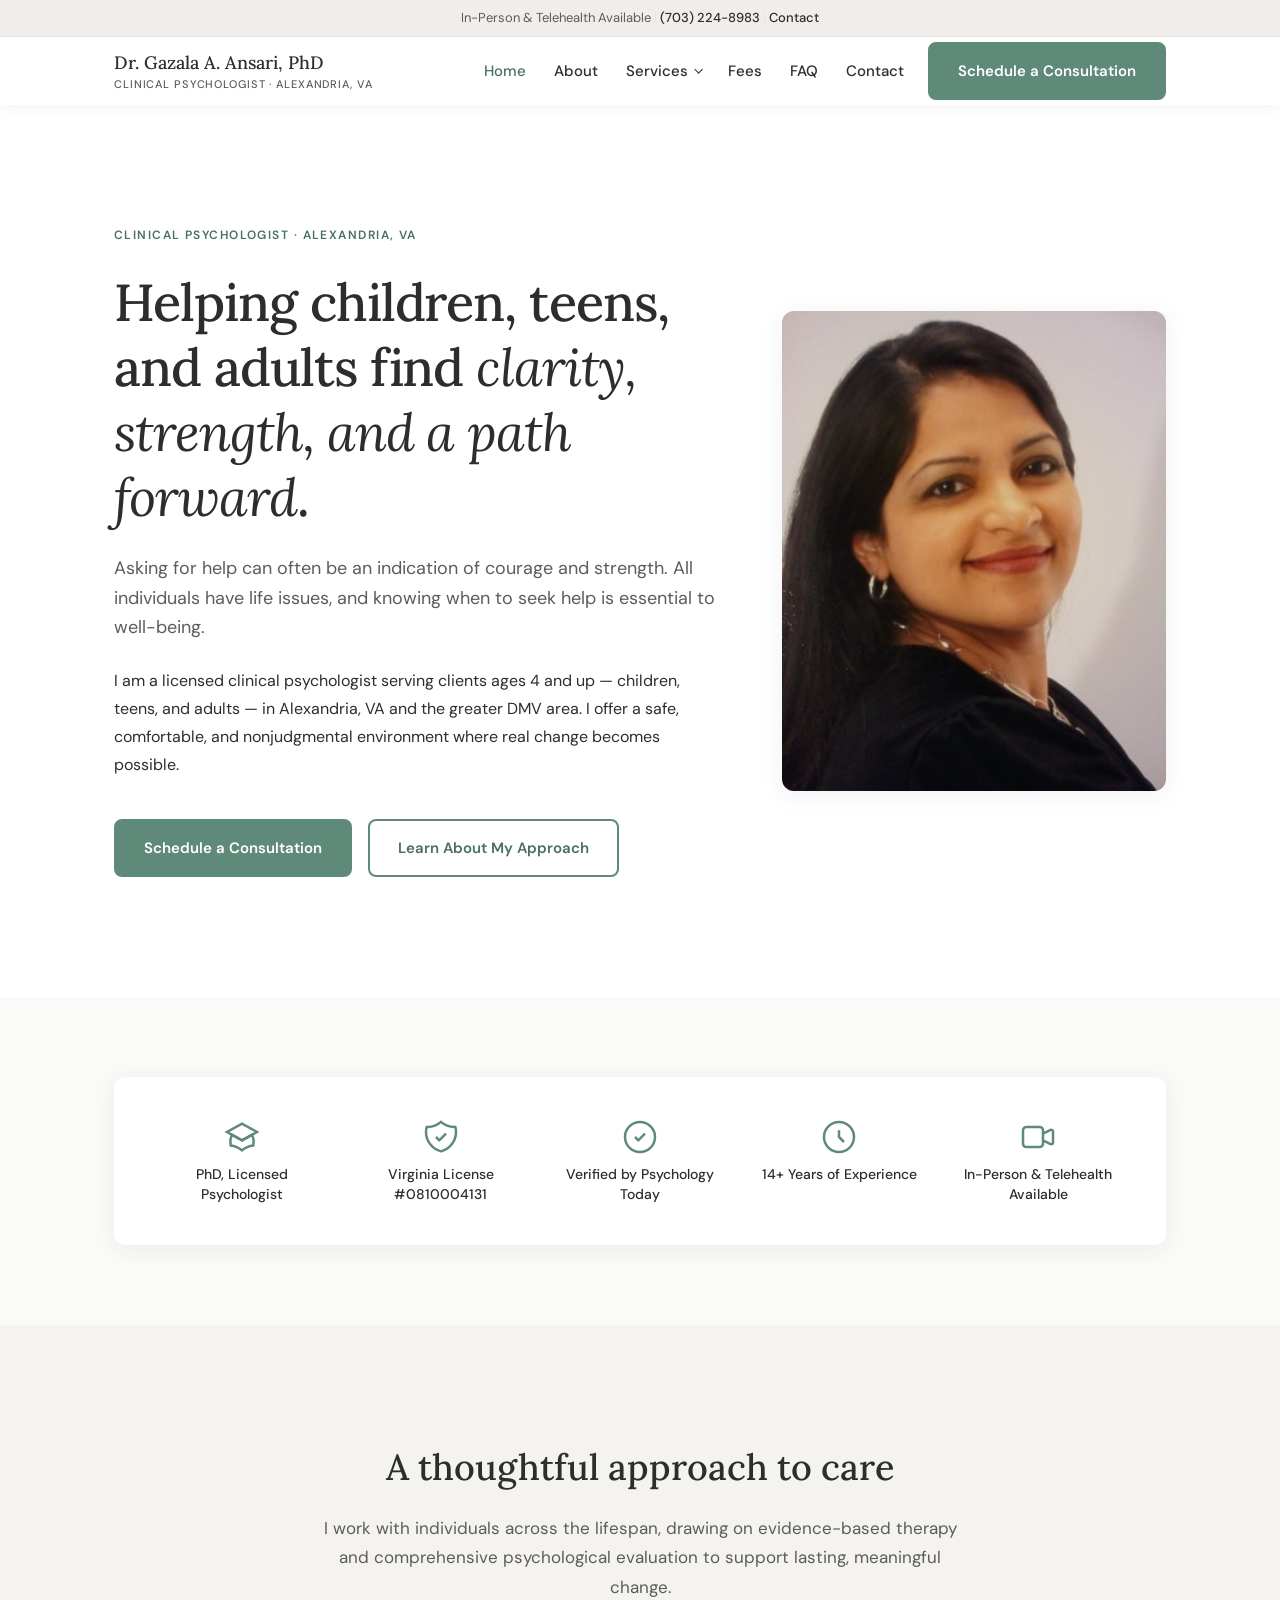
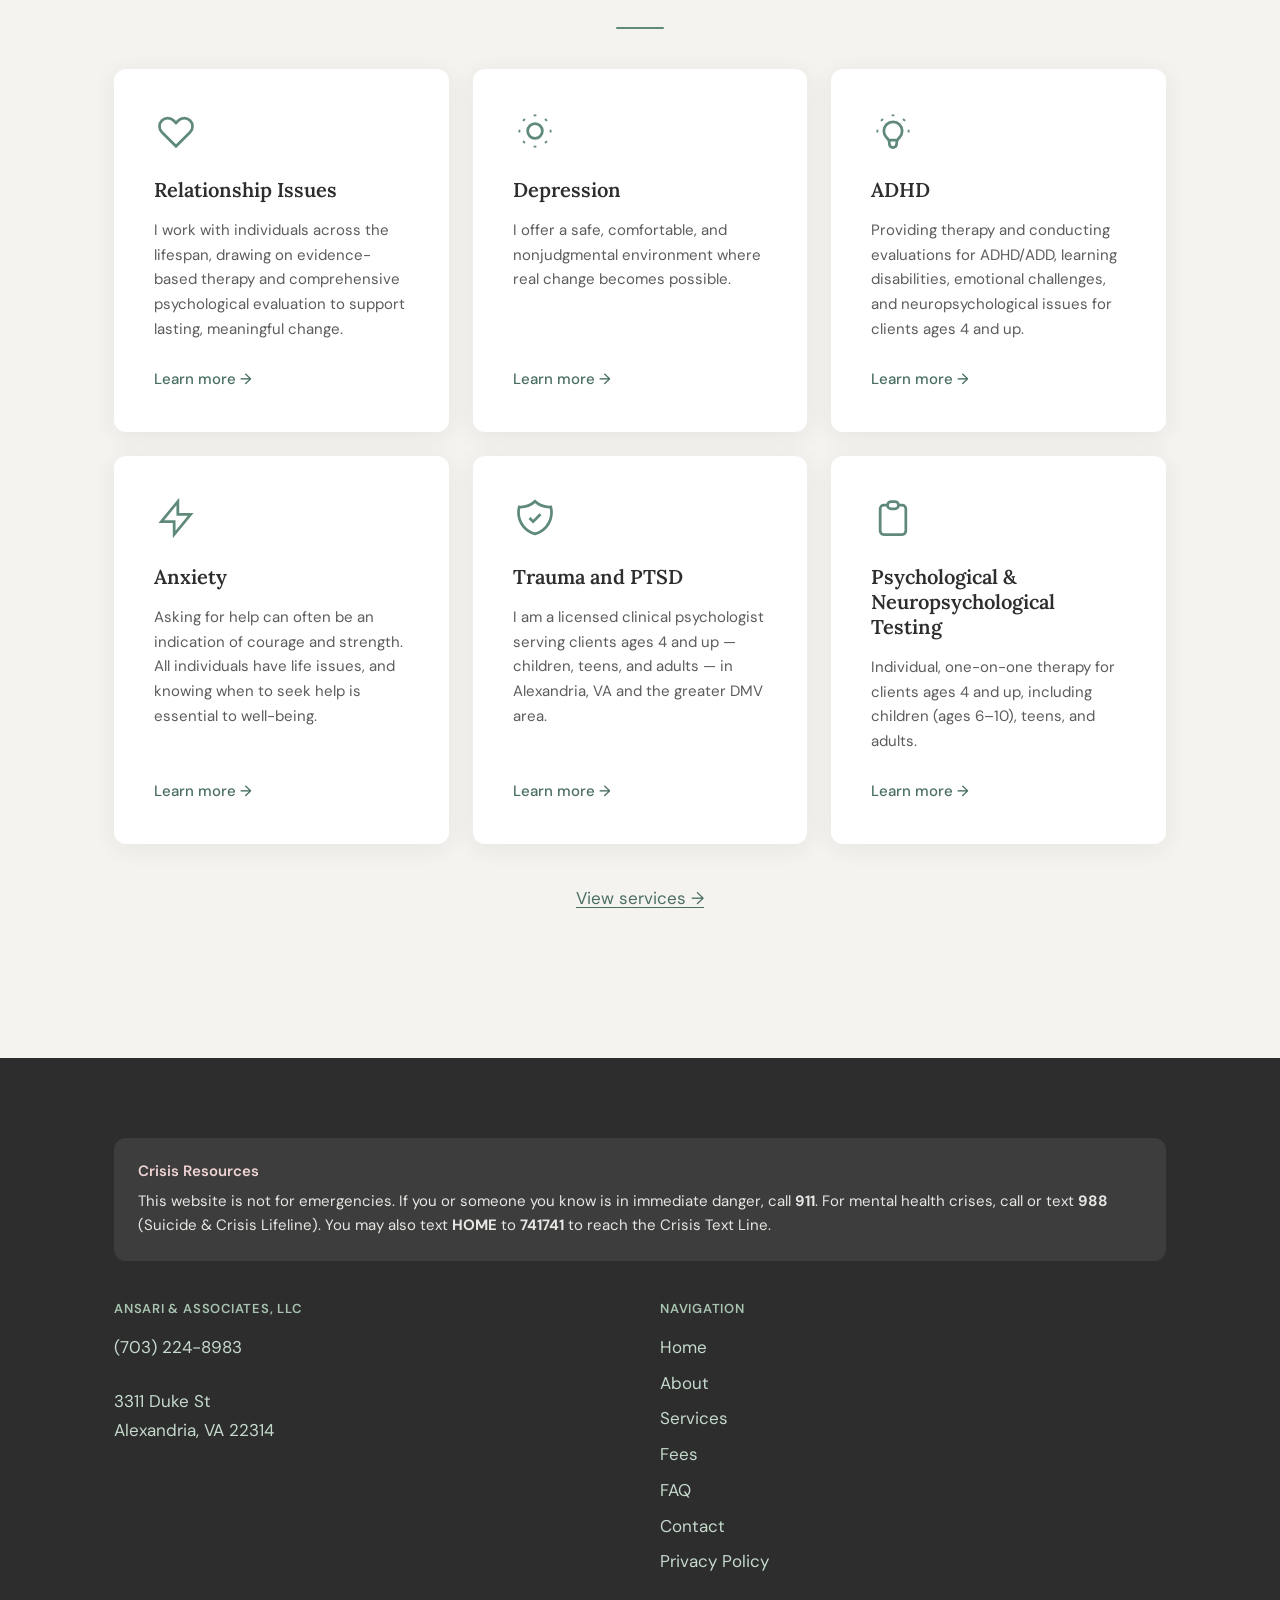
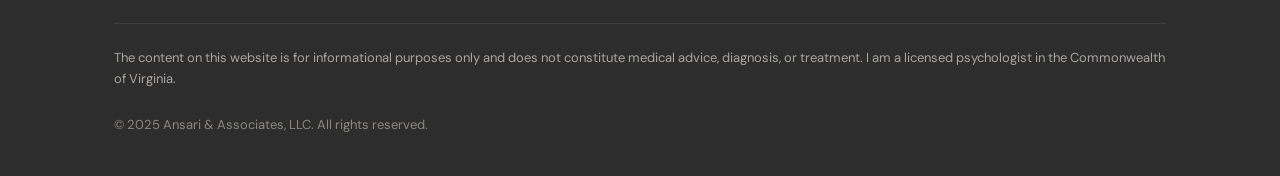
==== index.html @ 8c72e7bc "Initial commit: Dr. Gazala A. Ansari practice website Co-authored-by: Cursor <cursoragent@cursor.com" ====
<!DOCTYPE html>
<html lang="en">
<head>
  <meta charset="UTF-8">
  <meta name="viewport" content="width=device-width, initial-scale=1.0">
  <meta name="description" content="Licensed clinical psychologist in Alexandria, VA serving children, teens, and adults. In-person and telehealth available.">
  <title>Dr. Gazala A. Ansari, PhD | Clinical Psychologist — Alexandria, VA</title>
  <link rel="preconnect" href="https://fonts.googleapis.com">
  <link rel="preconnect" href="https://fonts.gstatic.com" crossorigin>
  <link href="https://fonts.googleapis.com/css2?family=DM+Sans:ital,opsz,wght@0,9..40,400;0,9..40,500;0,9..40,600;1,9..40,400&family=Lora:ital,wght@0,400;0,500;0,600;1,400&display=swap" rel="stylesheet">
  <link rel="stylesheet" href="css/styles.css">
</head>
<body>
  <a href="#main-content" class="skip-link">Skip to main content</a>

  <header class="site-header">
    <div class="utility-bar">
      <div class="container utility-bar__inner">
        <p>In-Person &amp; Telehealth Available <span class="utility-bar__sep" aria-hidden="true">|</span> <a href="tel:+17032248983">(703) 224-8983</a> <span class="utility-bar__sep" aria-hidden="true">|</span> <a href="contact.html">Contact</a></p>
      </div>
    </div>
    <div class="nav-bar">
      <div class="container nav-bar__inner">
        <a href="index.html" class="logo" aria-label="Dr. Gazala A. Ansari — Home">
          Dr. Gazala A. Ansari, PhD
          <span>Clinical Psychologist · Alexandria, VA</span>
        </a>
        <button class="nav-toggle" type="button" aria-expanded="false" aria-controls="main-nav">Menu</button>
        <nav class="main-nav" id="main-nav" aria-label="Main navigation">
          <ul>
            <li><a href="index.html" aria-current="page">Home</a></li>
            <li><a href="about.html">About</a></li>
            <li class="nav-dropdown">
              <button type="button" class="nav-dropdown__toggle" aria-expanded="false" aria-haspopup="true">Services</button>
              <ul class="nav-dropdown__menu">
                <li><a href="services.html#therapy">Therapy &amp; Clinical Services</a></li>
                <li><a href="services.html#issues">Issues I Work With</a></li>
                <li><a href="services.html#availability">Availability</a></li>
              </ul>
            </li>
            <li><a href="fees.html">Fees</a></li>
            <li><a href="faq.html">FAQ</a></li>
            <li><a href="contact.html">Contact</a></li>
          </ul>
          <a href="contact.html" class="btn btn--primary btn--nav-cta">Schedule a Consultation</a>
        </nav>
      </div>
    </div>
  </header>

  <main id="main-content">
    <section class="hero">
      <div class="container">
        <div class="hero__grid">
          <div class="hero__content">
            <span class="section-label hero__label">Clinical Psychologist · Alexandria, VA</span>
            <h1 class="hero__headline">Helping children, teens, and adults find <em>clarity, strength, and a path forward</em>.</h1>
            <p class="hero__subheadline">Asking for help can often be an indication of courage and strength. All individuals have life issues, and knowing when to seek help is essential to well-being.</p>
            <p class="hero__intro">I am a licensed clinical psychologist serving clients ages 4 and up — children, teens, and adults — in Alexandria, VA and the greater DMV area. I offer a safe, comfortable, and nonjudgmental environment where real change becomes possible.</p>
            <div class="btn-row">
              <a href="contact.html" class="btn btn--primary">Schedule a Consultation</a>
              <a href="about.html" class="btn btn--secondary">Learn About My Approach</a>
            </div>
          </div>
          <figure class="hero__photo profile-photo">
            <img
              src="images/dr-ansari.png"
              alt="Gazala Ansari, PhD — Clinical Psychologist in Alexandria, VA"
              width="440"
              height="550"
              loading="eager">
          </figure>
        </div>
      </div>
    </section>

    <section class="hero__below" aria-label="Credentials and qualifications">
      <div class="container">
        <div class="trust-badges" role="list">
          <div class="trust-badge" role="listitem">
            <svg class="trust-badge__icon" viewBox="0 0 24 24" fill="none" stroke="currentColor" stroke-width="1.5" aria-hidden="true"><path d="M12 14l9-5-9-5-9 5 9 5z"/><path d="M12 14l6.16-3.422a12.083 12.083 0 01.665 6.479A11.952 11.952 0 0012 20.055a11.952 11.952 0 00-6.824-2.998 12.078 12.078 0 01.665-6.479L12 14z"/></svg>
            <span class="trust-badge__label">PhD, Licensed Psychologist</span>
          </div>
          <div class="trust-badge" role="listitem">
            <svg class="trust-badge__icon" viewBox="0 0 24 24" fill="none" stroke="currentColor" stroke-width="1.5" aria-hidden="true"><path d="M9 12l2 2 4-4m5.618-4.016A11.955 11.955 0 0112 2.944a11.955 11.955 0 01-8.618 3.04A12.02 12.02 0 003 9c0 5.591 3.824 10.29 9 11.622 5.176-1.332 9-6.03 9-11.622 0-1.042-.133-2.052-.382-3.016z"/></svg>
            <span class="trust-badge__label">Virginia License #0810004131</span>
          </div>
          <div class="trust-badge" role="listitem">
            <svg class="trust-badge__icon" viewBox="0 0 24 24" fill="none" stroke="currentColor" stroke-width="1.5" aria-hidden="true"><path d="M9 12l2 2 4-4m6 2a9 9 0 11-18 0 9 9 0 0118 0z"/></svg>
            <span class="trust-badge__label">Verified by Psychology Today</span>
          </div>
          <div class="trust-badge" role="listitem">
            <svg class="trust-badge__icon" viewBox="0 0 24 24" fill="none" stroke="currentColor" stroke-width="1.5" aria-hidden="true"><path d="M12 8v4l3 3m6-3a9 9 0 11-18 0 9 9 0 0118 0z"/></svg>
            <span class="trust-badge__label">14+ Years of Experience</span>
          </div>
          <div class="trust-badge" role="listitem">
            <svg class="trust-badge__icon" viewBox="0 0 24 24" fill="none" stroke="currentColor" stroke-width="1.5" aria-hidden="true"><path d="M15 10l4.553-2.276A1 1 0 0121 8.618v6.764a1 1 0 01-1.447.894L15 14M5 18h8a2 2 0 002-2V8a2 2 0 00-2-2H5a2 2 0 00-2 2v8a2 2 0 002 2z"/></svg>
            <span class="trust-badge__label">In-Person &amp; Telehealth Available</span>
          </div>
        </div>
      </div>
    </section>

    <section class="services-grid-section">
      <div class="container">
        <div class="section-heading">
          <h2>A thoughtful approach to care</h2>
          <p class="text-muted">I work with individuals across the lifespan, drawing on evidence-based therapy and comprehensive psychological evaluation to support lasting, meaningful change.</p>
        </div>
        <div class="services-grid">
          <article class="service-card">
            <svg class="service-card__icon" viewBox="0 0 24 24" fill="none" stroke="currentColor" stroke-width="1.5" aria-hidden="true"><path d="M4.318 6.318a4.5 4.5 0 000 6.364L12 20.364l7.682-7.682a4.5 4.5 0 00-6.364-6.364L12 7.636l-1.318-1.318a4.5 4.5 0 00-6.364 0z"/></svg>
            <h3 class="service-card__title">Relationship Issues</h3>
            <p class="service-card__desc">I work with individuals across the lifespan, drawing on evidence-based therapy and comprehensive psychological evaluation to support lasting, meaningful change.</p>
            <a href="services.html#issues" class="service-card__link">Learn more &rarr;</a>
          </article>
          <article class="service-card">
            <svg class="service-card__icon" viewBox="0 0 24 24" fill="none" stroke="currentColor" stroke-width="1.5" aria-hidden="true"><path d="M12 3v1m0 16v1m9-9h-1M4 12H3m15.364 6.364l-.707-.707M6.343 6.343l-.707-.707m12.728 0l-.707.707M6.343 17.657l-.707.707M16 12a4 4 0 11-8 0 4 4 0 018 0z"/></svg>
            <h3 class="service-card__title">Depression</h3>
            <p class="service-card__desc">I offer a safe, comfortable, and nonjudgmental environment where real change becomes possible.</p>
            <a href="services.html#issues" class="service-card__link">Learn more &rarr;</a>
          </article>
          <article class="service-card">
            <svg class="service-card__icon" viewBox="0 0 24 24" fill="none" stroke="currentColor" stroke-width="1.5" aria-hidden="true"><path d="M9.663 17h4.673M12 3v1m6.364 1.636l-.707.707M21 12h-1M4 12H3m3.343-5.657l-.707-.707m2.828 9.9a5 5 0 117.072 0l-.548.547A3.374 3.374 0 0014 18.469V19a2 2 0 11-4 0v-.531c0-.895-.356-1.754-.988-2.386l-.548-.547z"/></svg>
            <h3 class="service-card__title">ADHD</h3>
            <p class="service-card__desc">Providing therapy and conducting evaluations for ADHD/ADD, learning disabilities, emotional challenges, and neuropsychological issues for clients ages 4 and up.</p>
            <a href="services.html#issues" class="service-card__link">Learn more &rarr;</a>
          </article>
          <article class="service-card">
            <svg class="service-card__icon" viewBox="0 0 24 24" fill="none" stroke="currentColor" stroke-width="1.5" aria-hidden="true"><path d="M13 10V3L4 14h7v7l9-11h-7z"/></svg>
            <h3 class="service-card__title">Anxiety</h3>
            <p class="service-card__desc">Asking for help can often be an indication of courage and strength. All individuals have life issues, and knowing when to seek help is essential to well-being.</p>
            <a href="services.html#issues" class="service-card__link">Learn more &rarr;</a>
          </article>
          <article class="service-card">
            <svg class="service-card__icon" viewBox="0 0 24 24" fill="none" stroke="currentColor" stroke-width="1.5" aria-hidden="true"><path d="M9 12l2 2 4-4m5.618-4.016A11.955 11.955 0 0112 2.944a11.955 11.955 0 01-8.618 3.04A12.02 12.02 0 003 9c0 5.591 3.824 10.29 9 11.622 5.176-1.332 9-6.03 9-11.622 0-1.042-.133-2.052-.382-3.016z"/></svg>
            <h3 class="service-card__title">Trauma and PTSD</h3>
            <p class="service-card__desc">I am a licensed clinical psychologist serving clients ages 4 and up — children, teens, and adults — in Alexandria, VA and the greater DMV area.</p>
            <a href="services.html#issues" class="service-card__link">Learn more &rarr;</a>
          </article>
          <article class="service-card">
            <svg class="service-card__icon" viewBox="0 0 24 24" fill="none" stroke="currentColor" stroke-width="1.5" aria-hidden="true"><path d="M9 5H7a2 2 0 00-2 2v12a2 2 0 002 2h10a2 2 0 002-2V7a2 2 0 00-2-2h-2M9 5a2 2 0 002 2h2a2 2 0 002-2M9 5a2 2 0 012-2h2a2 2 0 012 2"/></svg>
            <h3 class="service-card__title">Psychological &amp; Neuropsychological Testing</h3>
            <p class="service-card__desc">Individual, one-on-one therapy for clients ages 4 and up, including children (ages 6–10), teens, and adults.</p>
            <a href="services.html#therapy" class="service-card__link">Learn more &rarr;</a>
          </article>
        </div>
        <p class="text-center" style="margin-top: var(--space-lg);"><a href="services.html">View services &rarr;</a></p>
      </div>
    </section>
  </main>

  <footer class="site-footer">
    <div class="container">
      <div class="crisis-box">
        <h3>Crisis Resources</h3>
        <p>This website is not for emergencies. If you or someone you know is in immediate danger, call <strong>911</strong>. For mental health crises, call or text <strong>988</strong> (Suicide &amp; Crisis Lifeline). You may also text <strong>HOME</strong> to <strong>741741</strong> to reach the Crisis Text Line.</p>
      </div>
      <div class="footer-grid">
        <div>
          <h3>Ansari &amp; Associates, LLC</h3>
          <p><a href="tel:+17032248983">(703) 224-8983</a></p>
          <p><a href="https://www.google.com/maps/search/?api=1&query=3311+Duke+St,+Alexandria,+VA+22314" target="_blank" rel="noopener noreferrer">3311 Duke St<br>Alexandria, VA 22314</a></p>
        </div>
        <nav class="footer-nav" aria-label="Footer navigation">
          <h3>Navigation</h3>
          <ul>
            <li><a href="index.html">Home</a></li>
            <li><a href="about.html">About</a></li>
            <li><a href="services.html">Services</a></li>
            <li><a href="fees.html">Fees</a></li>
            <li><a href="faq.html">FAQ</a></li>
            <li><a href="contact.html">Contact</a></li>
            <li><a href="privacy.html">Privacy Policy</a></li>
          </ul>
        </nav>
      </div>
      <p class="legal-disclaimer">The content on this website is for informational purposes only and does not constitute medical advice, diagnosis, or treatment. I am a licensed psychologist in the Commonwealth of Virginia.</p>
      <p class="footer-copy">&copy; 2025 Ansari &amp; Associates, LLC. All rights reserved.</p>
    </div>
  </footer>

  <script src="js/main.js"></script>
</body>
</html>
---- css/styles.css ----
/* Dr. Gazala A. Ansari — Psychology Practice Site */

:root {
  --color-bg: #fafaf8;
  --color-bg-alt: #f5f3f0;
  --color-utility: #f0edea;
  --color-surface: #ffffff;
  --color-accent: #5f8a7a;
  --color-accent-dark: #4a6f62;
  --color-accent-light: #e8f2ed;
  --color-teal: #5a8a8a;
  --color-text: #2d2d2d;
  --color-text-muted: #5c5c5c;
  --color-border: #e8e4df;
  --font-serif: "Lora", Georgia, "Times New Roman", serif;
  --font-sans: "DM Sans", system-ui, -apple-system, sans-serif;
  --space-xs: 0.5rem;
  --space-sm: 1rem;
  --space-md: 1.5rem;
  --space-lg: 2.5rem;
  --space-xl: 5rem;
  --space-2xl: 7.5rem;
  --max-width: 68.75rem;
  --nav-height: 4.25rem;
  --utility-height: 2.25rem;
  --header-total: calc(var(--nav-height) + var(--utility-height));
  --radius: 8px;
  --radius-lg: 12px;
  --shadow-sm: 0 2px 12px rgba(45, 45, 45, 0.06);
  --shadow-md: 0 8px 32px rgba(45, 45, 45, 0.08);
  --shadow-card: 0 4px 24px rgba(45, 45, 45, 0.07);
  --transition: 0.2s ease;
}

*,
*::before,
*::after {
  box-sizing: border-box;
}

html {
  scroll-behavior: smooth;
}

body {
  margin: 0;
  font-family: var(--font-sans);
  font-size: 1.0625rem;
  line-height: 1.75;
  color: var(--color-text);
  background-color: var(--color-bg);
  -webkit-font-smoothing: antialiased;
}

img {
  max-width: 100%;
  height: auto;
  display: block;
}

a {
  color: var(--color-accent-dark);
  text-decoration-thickness: 1px;
  text-underline-offset: 0.2em;
  transition: color var(--transition);
}

a:hover,
a:focus-visible {
  color: var(--color-teal);
}

h1,
h2,
h3,
h4 {
  font-family: var(--font-serif);
  font-weight: 500;
  line-height: 1.25;
  color: var(--color-text);
  margin-top: 0;
}

h1 {
  font-size: clamp(2.25rem, 4.5vw, 3.25rem);
  letter-spacing: -0.02em;
}

h2 {
  font-size: clamp(1.625rem, 3vw, 2.25rem);
  margin-bottom: var(--space-md);
}

h3 {
  font-size: 1.25rem;
  margin-bottom: var(--space-sm);
}

p {
  margin: 0 0 var(--space-md);
}

ul {
  margin: 0 0 var(--space-md);
  padding-left: 1.25rem;
}

li {
  margin-bottom: 0.5rem;
}

li::marker {
  color: var(--color-accent);
}

.skip-link {
  position: absolute;
  top: -100%;
  left: var(--space-sm);
  z-index: 300;
  padding: var(--space-xs) var(--space-sm);
  background: var(--color-accent-dark);
  color: #fff;
  border-radius: var(--radius);
  text-decoration: none;
}

.skip-link:focus {
  top: var(--space-sm);
}

/* Utility bar */
.utility-bar {
  background: var(--color-utility);
  border-bottom: 1px solid var(--color-border);
  font-size: 0.8125rem;
  color: var(--color-text-muted);
}

.utility-bar__inner {
  display: flex;
  justify-content: center;
  align-items: center;
  flex-wrap: wrap;
  gap: 0.5rem 0.75rem;
  min-height: var(--utility-height);
  text-align: center;
}

.utility-bar__inner p {
  margin: 0;
}

.utility-bar a {
  color: var(--color-text);
  text-decoration: none;
  font-weight: 500;
}

.utility-bar a:hover,
.utility-bar a:focus-visible {
  color: var(--color-accent-dark);
}

.utility-bar__sep {
  color: var(--color-border);
  user-select: none;
}

/* Site header */
.site-header {
  position: sticky;
  top: 0;
  z-index: 200;
  background: var(--color-surface);
  box-shadow: var(--shadow-sm);
}

.nav-bar__inner {
  display: flex;
  align-items: center;
  justify-content: space-between;
  gap: var(--space-md);
  min-height: var(--nav-height);
}

.logo {
  font-family: var(--font-serif);
  font-size: 1.125rem;
  font-weight: 500;
  color: var(--color-text);
  text-decoration: none;
  line-height: 1.3;
  flex-shrink: 0;
}

.logo span {
  display: block;
  font-family: var(--font-sans);
  font-size: 0.6875rem;
  font-weight: 500;
  color: var(--color-text-muted);
  letter-spacing: 0.08em;
  text-transform: uppercase;
  margin-top: 0.125rem;
}

.nav-toggle {
  display: none;
  background: none;
  border: 1px solid var(--color-border);
  border-radius: var(--radius);
  padding: 0.5rem 0.75rem;
  cursor: pointer;
  font-family: var(--font-sans);
  font-size: 0.875rem;
  color: var(--color-text);
}

.main-nav {
  display: flex;
  align-items: center;
  gap: var(--space-md);
}

.main-nav > ul {
  display: flex;
  align-items: center;
  flex-wrap: wrap;
  gap: 0 1.75rem;
  list-style: none;
  margin: 0;
  padding: 0;
}

.main-nav > ul > li {
  margin: 0;
}

.main-nav > ul > li > a,
.nav-dropdown__toggle {
  text-decoration: none;
  font-size: 0.9375rem;
  font-weight: 500;
  color: var(--color-text);
  padding: 0.25rem 0;
  background: none;
  border: none;
  cursor: pointer;
  font-family: var(--font-sans);
  display: inline-flex;
  align-items: center;
  gap: 0.35rem;
}

.nav-dropdown__toggle::after {
  content: "";
  width: 0.4rem;
  height: 0.4rem;
  border-right: 1.5px solid currentColor;
  border-bottom: 1.5px solid currentColor;
  transform: rotate(45deg) translateY(-2px);
  transition: transform var(--transition);
}

.nav-dropdown.is-open .nav-dropdown__toggle::after {
  transform: rotate(-135deg) translateY(1px);
}

.main-nav a:hover,
.main-nav a:focus-visible,
.main-nav a[aria-current="page"],
.nav-dropdown__toggle:hover,
.nav-dropdown__toggle:focus-visible {
  color: var(--color-accent-dark);
}

.btn--nav-cta {
  white-space: nowrap;
  flex-shrink: 0;
}

/* Dropdown */
.nav-dropdown {
  position: relative;
}

.nav-dropdown__menu {
  position: absolute;
  top: calc(100% + 0.75rem);
  left: 50%;
  transform: translateX(-50%);
  min-width: 15rem;
  background: var(--color-surface);
  border-radius: var(--radius);
  box-shadow: var(--shadow-md);
  list-style: none;
  margin: 0;
  padding: 0.5rem 0;
  opacity: 0;
  visibility: hidden;
  pointer-events: none;
  transition: opacity var(--transition), visibility var(--transition);
  z-index: 50;
}

.nav-dropdown.is-open .nav-dropdown__menu,
.nav-dropdown:hover .nav-dropdown__menu {
  opacity: 1;
  visibility: visible;
  pointer-events: auto;
}

.nav-dropdown__menu a {
  display: block;
  padding: 0.625rem 1.25rem;
  font-size: 0.875rem;
  font-weight: 400;
  color: var(--color-text);
  text-decoration: none;
  white-space: nowrap;
}

.nav-dropdown__menu a:hover,
.nav-dropdown__menu a:focus-visible {
  background: var(--color-accent-light);
  color: var(--color-accent-dark);
}

/* Layout */
.container {
  max-width: var(--max-width);
  margin: 0 auto;
  padding: 0 var(--space-md);
}

.section {
  padding: var(--space-xl) 0;
}

.section--alt {
  background-color: var(--color-bg-alt);
}

.section--tight {
  padding: var(--space-lg) 0;
}

.section-heading {
  text-align: center;
  max-width: 40rem;
  margin: 0 auto var(--space-lg);
}

.section-heading::after {
  content: "";
  display: block;
  width: 3rem;
  height: 2px;
  background: var(--color-accent);
  margin: var(--space-md) auto 0;
  border-radius: 1px;
}

.page-header {
  padding: var(--space-xl) 0 var(--space-lg);
  text-align: center;
  background: var(--color-surface);
}

.page-header .section-label {
  margin-bottom: var(--space-sm);
}

.page-header h1::after {
  content: "";
  display: block;
  width: 3rem;
  height: 2px;
  background: var(--color-accent);
  margin: var(--space-md) auto 0;
  border-radius: 1px;
}

.page-header p {
  max-width: 40rem;
  margin: var(--space-sm) auto 0;
  color: var(--color-text-muted);
  font-size: 1.125rem;
}

.section-label {
  display: block;
  font-family: var(--font-sans);
  font-size: 0.75rem;
  font-weight: 600;
  letter-spacing: 0.12em;
  text-transform: uppercase;
  color: var(--color-accent-dark);
  margin-bottom: var(--space-sm);
}

/* Hero */
.hero {
  padding: var(--space-2xl) 0;
  background: var(--color-surface);
}

.hero__grid {
  display: grid;
  grid-template-columns: 1fr minmax(16rem, 24rem);
  gap: clamp(2rem, 5vw, 4rem);
  align-items: center;
}

.hero__content {
  text-align: left;
}

.hero__label {
  margin-bottom: var(--space-md);
}

.hero__headline {
  margin: 0 0 var(--space-md);
}

.hero__headline em {
  font-style: italic;
  font-weight: 400;
}

.hero__subheadline {
  font-size: 1.125rem;
  font-weight: 400;
  color: var(--color-text-muted);
  margin: 0 0 var(--space-md);
  line-height: 1.65;
}

.hero__intro {
  font-size: 1rem;
  color: var(--color-text);
  margin: 0 0 var(--space-lg);
  line-height: 1.75;
}

.hero__photo {
  margin: 0;
}

.profile-photo {
  margin: 0;
}

.profile-photo img {
  width: 100%;
  aspect-ratio: 4 / 5;
  object-fit: cover;
  object-position: center top;
  border-radius: var(--radius-lg);
  box-shadow: var(--shadow-card);
  border: none;
}

.hero__below {
  padding: var(--space-xl) 0;
  background: var(--color-bg);
}

/* Services grid (home) */
.services-grid-section {
  padding: var(--space-2xl) 0;
  background: var(--color-bg-alt);
}

.services-grid {
  display: grid;
  grid-template-columns: repeat(3, 1fr);
  gap: var(--space-md);
  margin-top: var(--space-lg);
}

.service-card {
  background: var(--color-surface);
  border-radius: var(--radius-lg);
  padding: var(--space-lg);
  box-shadow: var(--shadow-card);
  display: flex;
  flex-direction: column;
  transition: transform var(--transition), box-shadow var(--transition);
}

.service-card:hover {
  transform: translateY(-2px);
  box-shadow: var(--shadow-md);
}

.service-card__icon {
  width: 2.75rem;
  height: 2.75rem;
  color: var(--color-accent);
  margin-bottom: var(--space-md);
}

.service-card__title {
  font-family: var(--font-serif);
  font-size: 1.25rem;
  font-weight: 600;
  margin: 0 0 var(--space-sm);
  color: var(--color-text);
}

.service-card__desc {
  font-size: 0.9375rem;
  color: var(--color-text-muted);
  line-height: 1.65;
  flex-grow: 1;
  margin-bottom: var(--space-md);
}

.service-card__link {
  font-size: 0.9375rem;
  font-weight: 500;
  color: var(--color-accent-dark);
  text-decoration: none;
  margin-top: auto;
}

.service-card__link:hover,
.service-card__link:focus-visible {
  color: var(--color-teal);
}

/* About intro */
.about-intro {
  padding-bottom: var(--space-lg);
  margin-bottom: var(--space-xl);
  border-bottom: 1px solid var(--color-border);
}

.about-intro__grid {
  display: grid;
  grid-template-columns: minmax(12rem, 16rem) 1fr;
  gap: var(--space-xl);
  align-items: start;
}

.about-intro__content h1 {
  font-size: clamp(1.75rem, 3vw, 2.25rem);
  margin-bottom: var(--space-xs);
}

.about-intro__title {
  font-size: 1.0625rem;
  color: var(--color-text-muted);
  margin: 0 0 var(--space-md);
}

.credentials-intro-card {
  margin-top: 0;
  background: var(--color-accent-light);
  border: none;
  box-shadow: var(--shadow-sm);
}

.credentials-intro-card ul {
  list-style: none;
  padding: 0;
  margin: 0;
}

.credentials-intro-card li {
  padding: 0.5rem 0;
  border-bottom: 1px solid rgba(95, 138, 122, 0.15);
  margin: 0;
  font-size: 0.9375rem;
}

.credentials-intro-card li:last-child {
  border-bottom: none;
  padding-bottom: 0;
}

.credentials-intro-card strong {
  color: var(--color-accent-dark);
  font-weight: 500;
}

/* Trust badges */
.trust-badges {
  display: grid;
  grid-template-columns: repeat(auto-fit, minmax(10rem, 1fr));
  gap: var(--space-md);
  margin: 0;
  padding: var(--space-lg);
  background: var(--color-surface);
  border-radius: var(--radius-lg);
  box-shadow: var(--shadow-card);
}

.trust-badge {
  display: flex;
  flex-direction: column;
  align-items: center;
  text-align: center;
  gap: var(--space-xs);
}

.trust-badge__icon {
  width: 2.5rem;
  height: 2.5rem;
  color: var(--color-accent);
}

.trust-badge__label {
  font-size: 0.875rem;
  color: var(--color-text);
  line-height: 1.4;
  font-weight: 500;
}

/* Buttons */
.btn-row {
  display: flex;
  flex-wrap: wrap;
  gap: var(--space-sm);
}

.hero .btn-row {
  justify-content: flex-start;
}

.btn-row--center {
  justify-content: center;
}

.btn {
  display: inline-block;
  padding: 0.875rem 1.75rem;
  font-family: var(--font-sans);
  font-size: 0.9375rem;
  font-weight: 600;
  text-decoration: none;
  border-radius: var(--radius);
  border: 2px solid transparent;
  cursor: pointer;
  transition: background var(--transition), color var(--transition), border-color var(--transition), box-shadow var(--transition);
}

.btn--primary {
  background: var(--color-accent);
  color: #fff;
  border-color: var(--color-accent);
}

.btn--primary:hover,
.btn--primary:focus-visible {
  background: var(--color-accent-dark);
  border-color: var(--color-accent-dark);
  color: #fff;
  box-shadow: var(--shadow-sm);
}

.btn--secondary {
  background: transparent;
  color: var(--color-accent-dark);
  border-color: var(--color-accent);
}

.btn--secondary:hover,
.btn--secondary:focus-visible {
  background: var(--color-accent-light);
  color: var(--color-accent-dark);
}

/* Cards */
.card-grid {
  display: grid;
  grid-template-columns: repeat(auto-fit, minmax(16rem, 1fr));
  gap: var(--space-md);
}

.card {
  background: var(--color-surface);
  border: none;
  border-radius: var(--radius-lg);
  padding: var(--space-lg);
  box-shadow: var(--shadow-card);
}

.card__title {
  font-family: var(--font-serif);
  font-size: 1.125rem;
  margin-bottom: var(--space-xs);
  color: var(--color-accent-dark);
}

.card__value {
  font-size: 1.75rem;
  font-weight: 500;
  color: var(--color-text);
  margin-bottom: var(--space-xs);
  font-family: var(--font-serif);
}

.card p:last-child {
  margin-bottom: 0;
}

/* Credentials table */
.credentials-table {
  width: 100%;
  border-collapse: collapse;
  background: var(--color-surface);
  border-radius: var(--radius-lg);
  overflow: hidden;
  box-shadow: var(--shadow-card);
}

.credentials-table th,
.credentials-table td {
  padding: var(--space-sm) var(--space-md);
  text-align: left;
  border-bottom: 1px solid var(--color-border);
}

.credentials-table th {
  width: 35%;
  font-weight: 500;
  color: var(--color-text-muted);
  background: var(--color-bg-alt);
  font-family: var(--font-sans);
  font-size: 0.9375rem;
}

.credentials-table tr:last-child th,
.credentials-table tr:last-child td {
  border-bottom: none;
}

/* Tag list */
.tag-list {
  display: flex;
  flex-wrap: wrap;
  gap: 0.5rem;
  list-style: none;
  padding: 0;
  margin: var(--space-md) 0 0;
}

.tag-list li {
  margin: 0;
  padding: 0.375rem 0.875rem;
  background: var(--color-accent-light);
  color: var(--color-accent-dark);
  border-radius: 2rem;
  font-size: 0.875rem;
}

.focus-areas {
  display: flex;
  flex-wrap: wrap;
  gap: var(--space-sm);
  margin: var(--space-md) 0;
}

.focus-area {
  padding: var(--space-sm) var(--space-md);
  background: var(--color-accent);
  color: #fff;
  border-radius: var(--radius);
  font-weight: 500;
  font-size: 0.9375rem;
}

/* FAQ */
.faq-list {
  max-width: 48rem;
  margin: 0 auto;
}

.faq-item {
  border: none;
  border-radius: var(--radius-lg);
  margin-bottom: var(--space-sm);
  background: var(--color-surface);
  overflow: hidden;
  box-shadow: var(--shadow-sm);
}

/* Content stays in DOM (open) but height is controlled by JS */
.faq-item > .faq-item__answer {
  display: block;
}

.faq-item summary {
  padding: var(--space-md) var(--space-lg);
  font-weight: 500;
  cursor: pointer;
  list-style: none;
  display: flex;
  justify-content: space-between;
  align-items: center;
  gap: var(--space-sm);
  font-family: var(--font-serif);
  font-size: 1.0625rem;
}

.faq-item summary::-webkit-details-marker {
  display: none;
}

.faq-item summary::after {
  content: "+";
  font-family: var(--font-sans);
  font-size: 1.25rem;
  color: var(--color-accent);
  flex-shrink: 0;
}

.faq-item.is-open summary::after {
  content: "−";
}

.faq-item summary:hover,
.faq-item summary:focus-visible {
  background: var(--color-accent-light);
  outline: none;
}

.faq-item__answer {
  height: 0;
  overflow: hidden;
  transition: height 0.35s ease-out;
  color: var(--color-text-muted);
}

.faq-item.is-open .faq-item__answer {
  /* height set by JavaScript for smooth animation */
}

.faq-item__answer-inner {
  padding: 0 var(--space-lg) var(--space-md);
}

.faq-item__answer-inner > p {
  margin: 0;
  padding-top: var(--space-md);
  border-top: 1px solid var(--color-border);
}

/* Contact */
.contact-layout {
  display: grid;
  grid-template-columns: 1fr 1fr;
  gap: var(--space-xl);
  align-items: start;
}

.contact-form {
  background: var(--color-surface);
  padding: var(--space-lg);
  border-radius: var(--radius-lg);
  box-shadow: var(--shadow-card);
}

.form-group {
  margin-bottom: var(--space-md);
}

.form-group label {
  display: block;
  font-size: 0.875rem;
  font-weight: 500;
  margin-bottom: 0.375rem;
  color: var(--color-text);
}

.form-group input,
.form-group select,
.form-group textarea {
  width: 100%;
  padding: 0.75rem;
  font-family: var(--font-sans);
  font-size: 1rem;
  border: 1px solid var(--color-border);
  border-radius: var(--radius);
  background: var(--color-bg);
  color: var(--color-text);
  transition: border-color var(--transition), box-shadow var(--transition);
}

.form-group input:focus,
.form-group select:focus,
.form-group textarea:focus {
  outline: none;
  border-color: var(--color-accent);
  box-shadow: 0 0 0 3px var(--color-accent-light);
}

.form-group textarea {
  min-height: 8rem;
  resize: vertical;
}

.form-note {
  font-size: 0.875rem;
  color: var(--color-text-muted);
  margin-bottom: var(--space-md);
  padding: var(--space-sm);
  background: var(--color-accent-light);
  border-radius: var(--radius);
  border-left: 3px solid var(--color-accent);
}

.contact-details h3 {
  margin-top: var(--space-lg);
}

.contact-details h3:first-child {
  margin-top: 0;
}

.contact-details a {
  text-decoration: none;
  font-weight: 500;
}

.contact-details a:hover {
  text-decoration: underline;
}

.map-container {
  margin-top: var(--space-xl);
  border-radius: var(--radius-lg);
  overflow: hidden;
  box-shadow: var(--shadow-card);
}

.map-container iframe {
  display: block;
  width: 100%;
  height: 20rem;
  border: 0;
}

.two-col {
  display: grid;
  grid-template-columns: 1fr 1fr;
  gap: var(--space-xl);
  align-items: start;
}

.content-block + .content-block {
  margin-top: var(--space-xl);
}

.content-block[id] {
  scroll-margin-top: calc(var(--header-total) + 1rem);
}

.approach-list {
  list-style: none;
  padding: 0;
}

.approach-list li {
  padding: var(--space-xs) 0 var(--space-xs) 1.5rem;
  position: relative;
}

.approach-list li::before {
  content: "";
  position: absolute;
  left: 0;
  top: 0.75rem;
  width: 0.5rem;
  height: 0.5rem;
  background: var(--color-accent);
  border-radius: 50%;
}

/* Languages — inline minimal display */
.languages-inline {
  display: flex;
  flex-wrap: wrap;
  align-items: center;
  gap: 0.5rem 0.75rem;
  margin: 0;
  padding: 0;
  list-style: none;
  font-size: 0.875rem;
  color: var(--color-text-muted);
  line-height: 1.6;
}

.languages-inline li {
  display: inline-flex;
  align-items: center;
  gap: 0.4rem;
  margin: 0;
}

.languages-inline li + li::before {
  content: "·";
  margin-right: 0.75rem;
  color: var(--color-border);
}

.languages-inline .flag {
  font-size: 0.95rem;
  line-height: 1;
}

.languages-label {
  display: block;
  font-family: var(--font-sans);
  font-size: 0.6875rem;
  font-weight: 600;
  letter-spacing: 0.1em;
  text-transform: uppercase;
  color: var(--color-text-muted);
  margin-bottom: 0.4rem;
}

.availability-block {
  padding: var(--space-lg);
  border-radius: var(--radius-lg);
  background: var(--color-accent-light);
  box-shadow: var(--shadow-sm);
}

/* Footer */
.site-footer {
  background: var(--color-text);
  color: #e8e6e3;
  padding: var(--space-xl) 0 var(--space-lg);
  margin-top: 0;
}

.site-footer a {
  color: #c5d9cc;
  text-decoration: none;
}

.site-footer a:hover,
.site-footer a:focus-visible {
  color: #fff;
  text-decoration: underline;
}

.footer-grid {
  display: grid;
  grid-template-columns: repeat(auto-fit, minmax(14rem, 1fr));
  gap: var(--space-lg);
  margin-bottom: var(--space-lg);
}

.footer-grid h3 {
  font-family: var(--font-sans);
  font-size: 0.8125rem;
  font-weight: 600;
  text-transform: uppercase;
  letter-spacing: 0.06em;
  color: #a8c4b0;
  margin-bottom: var(--space-sm);
}

.footer-nav ul {
  list-style: none;
  padding: 0;
  margin: 0;
}

.footer-nav li {
  margin-bottom: 0.375rem;
}

.crisis-box {
  background: rgba(255, 255, 255, 0.08);
  border-radius: var(--radius-lg);
  padding: var(--space-md);
  margin-bottom: var(--space-lg);
}

.crisis-box h3 {
  font-family: var(--font-sans);
  font-size: 0.9375rem;
  font-weight: 600;
  color: #f0d4d4;
  margin-bottom: var(--space-xs);
}

.crisis-box p {
  margin: 0;
  font-size: 0.9375rem;
  line-height: 1.6;
}

.legal-disclaimer {
  font-size: 0.8125rem;
  color: #a8a5a0;
  line-height: 1.6;
  margin-bottom: var(--space-md);
  padding-top: var(--space-md);
  border-top: 1px solid rgba(255, 255, 255, 0.1);
}

.footer-copy {
  font-size: 0.8125rem;
  color: #8a8782;
  margin: 0;
}

.text-muted {
  color: var(--color-text-muted);
}

.text-center {
  text-align: center;
}

.sr-only {
  position: absolute;
  width: 1px;
  height: 1px;
  padding: 0;
  margin: -1px;
  overflow: hidden;
  clip: rect(0, 0, 0, 0);
  white-space: nowrap;
  border: 0;
}

/* Responsive */
@media (max-width: 992px) {
  .services-grid {
    grid-template-columns: repeat(2, 1fr);
  }
}

@media (max-width: 768px) {
  :root {
    --space-xl: 3.5rem;
    --space-2xl: 4.5rem;
  }

  .nav-toggle {
    display: block;
  }

  .main-nav {
    display: none;
    position: absolute;
    top: 100%;
    left: 0;
    right: 0;
    background: var(--color-surface);
    border-bottom: 1px solid var(--color-border);
    padding: var(--space-md);
    box-shadow: var(--shadow-md);
    flex-direction: column;
    align-items: stretch;
  }

  .main-nav.is-open {
    display: flex;
  }

  .main-nav > ul {
    flex-direction: column;
    align-items: stretch;
    gap: 0;
    width: 100%;
  }

  .main-nav > ul > li {
    border-bottom: 1px solid var(--color-border);
  }

  .main-nav > ul > li > a,
  .nav-dropdown__toggle {
    display: block;
    padding: var(--space-sm) 0;
    width: 100%;
    text-align: left;
  }

  .nav-dropdown__menu {
    position: static;
    transform: none;
    box-shadow: none;
    padding: 0 0 0 1rem;
    opacity: 1;
    visibility: visible;
    pointer-events: auto;
    display: none;
    background: var(--color-bg-alt);
    border-radius: var(--radius);
    margin-bottom: var(--space-sm);
  }

  .nav-dropdown.is-open .nav-dropdown__menu {
    display: block;
  }

  .nav-dropdown:hover .nav-dropdown__menu {
    display: none;
  }

  .nav-dropdown.is-open:hover .nav-dropdown__menu {
    display: block;
  }

  .btn--nav-cta {
    width: 100%;
    text-align: center;
    margin-top: var(--space-sm);
  }

  .nav-bar__inner {
    flex-wrap: wrap;
    position: relative;
  }

  .two-col,
  .contact-layout {
    grid-template-columns: 1fr;
  }

  .hero {
    padding: var(--space-xl) 0;
  }

  .hero__grid {
    grid-template-columns: 1fr;
    gap: var(--space-lg);
  }

  .hero__content {
    text-align: center;
  }

  .hero .btn-row {
    justify-content: center;
  }

  .hero__photo {
    max-width: 18rem;
    margin: 0 auto;
  }

  .services-grid {
    grid-template-columns: 1fr;
  }

  .about-intro__grid {
    grid-template-columns: 1fr;
    gap: var(--space-lg);
  }

  .about-intro__photo {
    max-width: 16rem;
    margin: 0 auto;
  }

  .credentials-table th,
  .credentials-table td {
    display: block;
    width: 100%;
  }

  .credentials-table th {
    padding-bottom: 0.25rem;
    border-bottom: none;
  }

  .credentials-table td {
    padding-top: 0;
    padding-bottom: var(--space-sm);
  }
}

@media (prefers-reduced-motion: reduce) {
  html {
    scroll-behavior: auto;
  }

  *,
  *::before,
  *::after {
    transition-duration: 0.01ms !important;
  }

  .faq-item__answer {
    transition: none;
  }
}
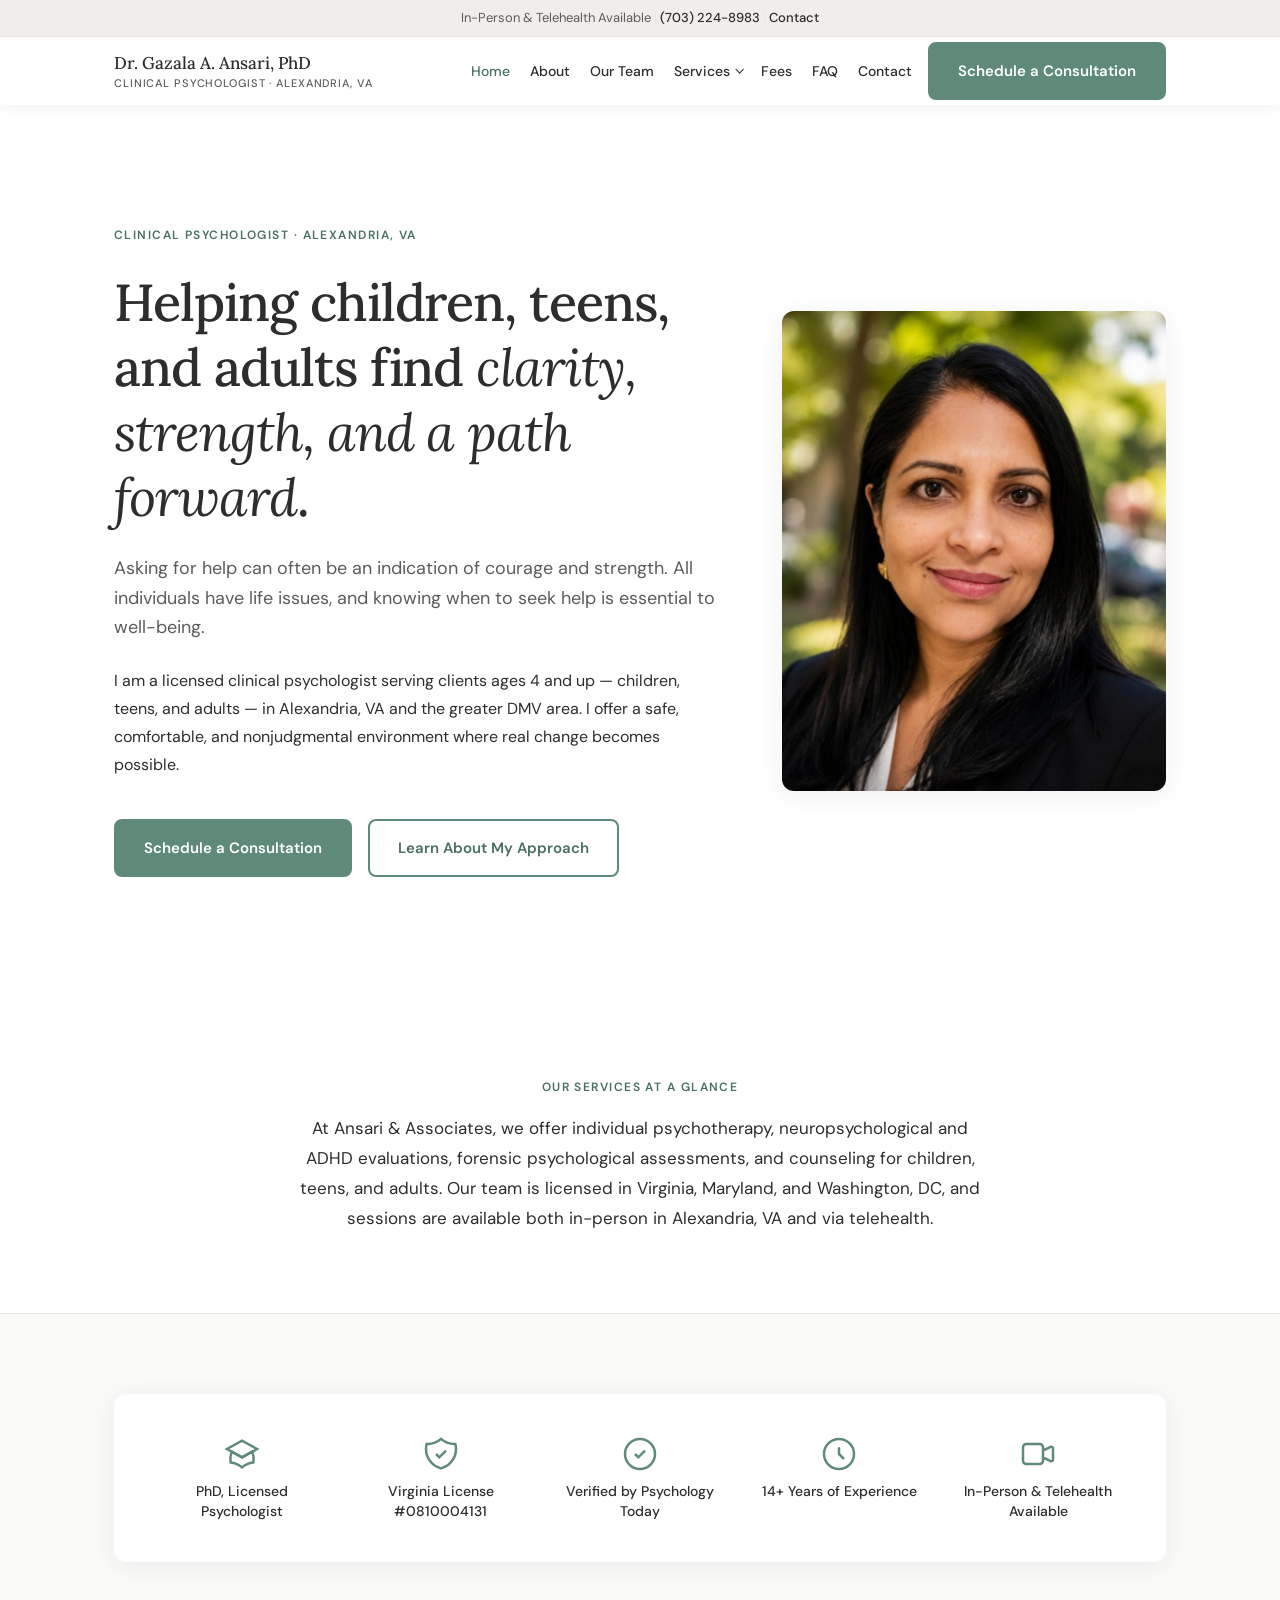
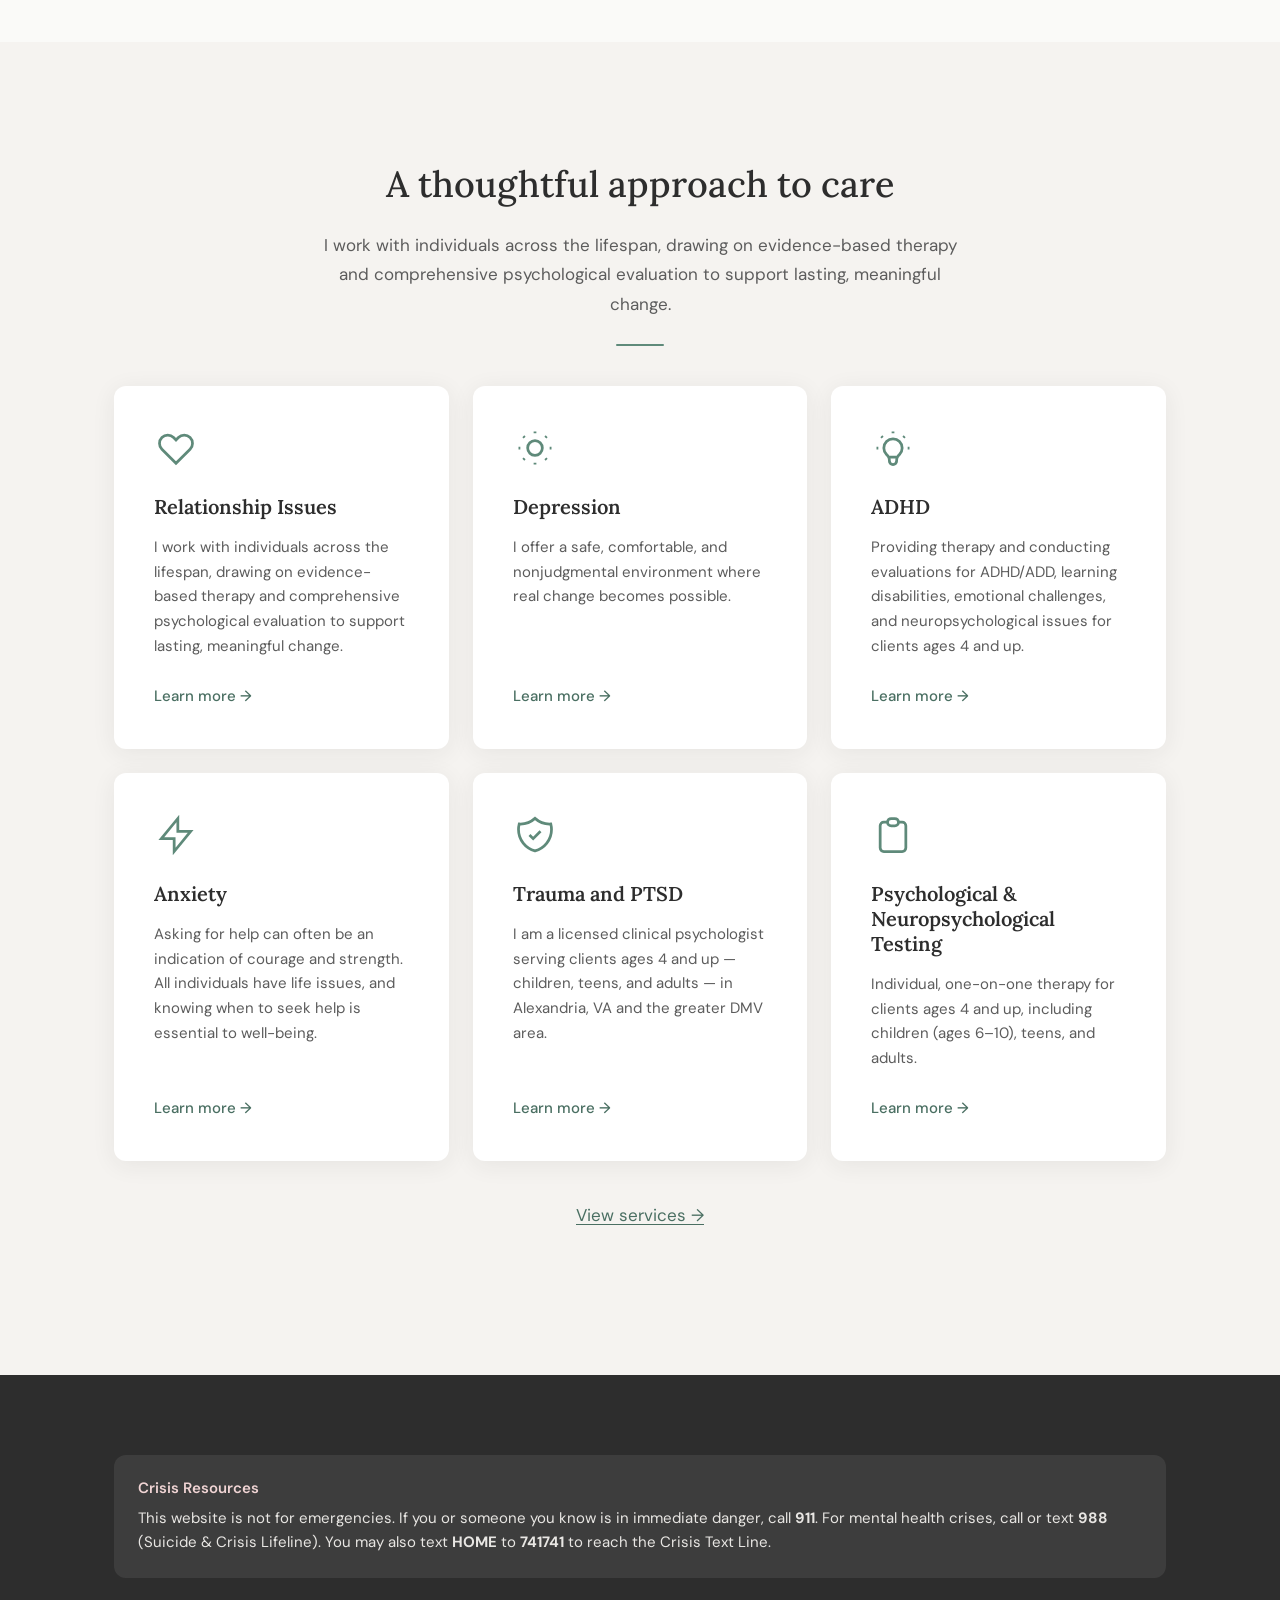
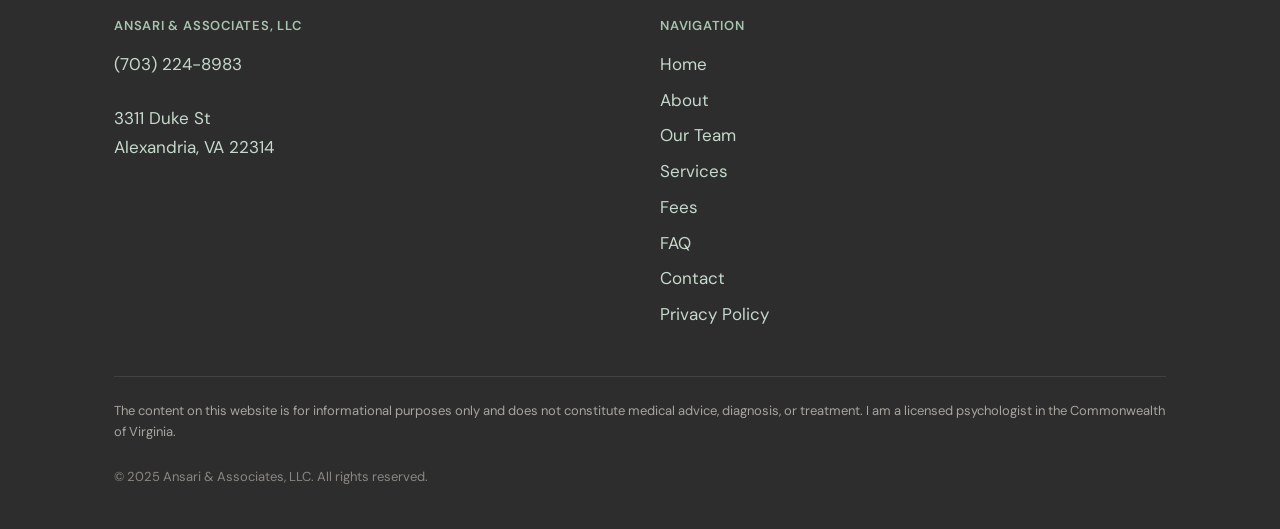
==== commit 3262cc42: "Add Our Team page, clinician profiles, and nav improvements - New Our Team page with grid of three c" ====
--- a/index.html
+++ b/index.html
@@ -30,6 +30,7 @@
           <ul>
             <li><a href="index.html" aria-current="page">Home</a></li>
             <li><a href="about.html">About</a></li>
+            <li><a href="team.html">Our Team</a></li>
             <li class="nav-dropdown">
               <button type="button" class="nav-dropdown__toggle" aria-expanded="false" aria-haspopup="true">Services</button>
               <ul class="nav-dropdown__menu">
@@ -70,6 +71,15 @@
               height="550"
               loading="eager">
           </figure>
+        </div>
+      </div>
+    </section>
+
+    <section class="services-summary" aria-label="Services overview">
+      <div class="container">
+        <div class="services-summary__inner">
+          <span class="section-label">Our Services at a Glance</span>
+          <p>At Ansari &amp; Associates, we offer individual psychotherapy, neuropsychological and ADHD evaluations, forensic psychological assessments, and counseling for children, teens, and adults. Our team is licensed in Virginia, Maryland, and Washington, DC, and sessions are available both in-person in Alexandria, VA and via telehealth.</p>
         </div>
       </div>
     </section>
@@ -167,6 +177,7 @@
           <ul>
             <li><a href="index.html">Home</a></li>
             <li><a href="about.html">About</a></li>
+            <li><a href="team.html">Our Team</a></li>
             <li><a href="services.html">Services</a></li>
             <li><a href="fees.html">Fees</a></li>
             <li><a href="faq.html">FAQ</a></li>
--- a/css/styles.css
+++ b/css/styles.css
@@ -180,18 +180,23 @@
   display: flex;
   align-items: center;
   justify-content: space-between;
-  gap: var(--space-md);
+  flex-wrap: nowrap;
+  gap: 1rem;
   min-height: var(--nav-height);
 }
 
 .logo {
   font-family: var(--font-serif);
-  font-size: 1.125rem;
+  font-size: 1.0625rem;
   font-weight: 500;
   color: var(--color-text);
   text-decoration: none;
   line-height: 1.3;
-  flex-shrink: 0;
+  flex: 0 0 auto;
+  max-width: 18rem;
+  white-space: nowrap;
+  overflow: hidden;
+  text-overflow: ellipsis;
 }
 
 .logo span {
@@ -220,14 +225,16 @@
 .main-nav {
   display: flex;
   align-items: center;
-  gap: var(--space-md);
+  gap: 1rem;
+  flex-wrap: nowrap;
+  min-width: 0;
 }
 
 .main-nav > ul {
   display: flex;
   align-items: center;
-  flex-wrap: wrap;
-  gap: 0 1.75rem;
+  flex-wrap: nowrap;
+  gap: 0 1.25rem;
   list-style: none;
   margin: 0;
   padding: 0;
@@ -235,12 +242,13 @@
 
 .main-nav > ul > li {
   margin: 0;
+  flex-shrink: 0;
 }
 
 .main-nav > ul > li > a,
 .nav-dropdown__toggle {
   text-decoration: none;
-  font-size: 0.9375rem;
+  font-size: 0.875rem;
   font-weight: 500;
   color: var(--color-text);
   padding: 0.25rem 0;
@@ -250,7 +258,9 @@
   font-family: var(--font-sans);
   display: inline-flex;
   align-items: center;
-  gap: 0.35rem;
+  gap: 0.3rem;
+  white-space: nowrap;
+  line-height: 1.2;
 }
 
 .nav-dropdown__toggle::after {
@@ -278,6 +288,8 @@
 .btn--nav-cta {
   white-space: nowrap;
   flex-shrink: 0;
+  padding: 0.55rem 1.1rem;
+  font-size: 0.8125rem;
 }
 
 /* Dropdown */
@@ -1013,6 +1025,192 @@
   line-height: 1;
 }
 
+/* Team grid + profile pages */
+.team-grid {
+  display: grid;
+  grid-template-columns: repeat(3, 1fr);
+  gap: var(--space-md);
+  margin-top: var(--space-lg);
+}
+
+.team-card {
+  background: var(--color-surface);
+  border-radius: var(--radius-lg);
+  padding: var(--space-lg);
+  box-shadow: var(--shadow-card);
+  text-decoration: none;
+  color: inherit;
+  display: flex;
+  flex-direction: column;
+  align-items: center;
+  text-align: center;
+  transition: transform var(--transition), box-shadow var(--transition);
+}
+
+.team-card:hover,
+.team-card:focus-visible {
+  transform: translateY(-3px);
+  box-shadow: var(--shadow-md);
+  color: inherit;
+  outline: none;
+}
+
+.team-card__photo {
+  width: 9rem;
+  height: 9rem;
+  border-radius: 50%;
+  object-fit: cover;
+  object-position: center top;
+  margin-bottom: var(--space-md);
+  box-shadow: 0 4px 16px rgba(45, 45, 45, 0.1);
+}
+
+.team-card__name {
+  font-family: var(--font-serif);
+  font-size: 1.25rem;
+  font-weight: 600;
+  margin: 0 0 0.25rem;
+  color: var(--color-text);
+}
+
+.team-card__title {
+  font-size: 0.8125rem;
+  font-weight: 500;
+  color: var(--color-accent-dark);
+  text-transform: uppercase;
+  letter-spacing: 0.06em;
+  margin: 0 0 var(--space-sm);
+}
+
+.team-card__specialty {
+  font-size: 0.9375rem;
+  color: var(--color-text-muted);
+  line-height: 1.6;
+  margin: 0 0 var(--space-md);
+  flex-grow: 1;
+}
+
+.team-card__link {
+  font-size: 0.9375rem;
+  font-weight: 500;
+  color: var(--color-accent-dark);
+  margin-top: auto;
+}
+
+.team-card:hover .team-card__link,
+.team-card:focus-visible .team-card__link {
+  color: var(--color-teal);
+}
+
+/* Team profile page */
+.team-profile {
+  display: grid;
+  grid-template-columns: minmax(14rem, 18rem) 1fr;
+  gap: var(--space-xl);
+  align-items: start;
+  padding-bottom: var(--space-lg);
+  margin-bottom: var(--space-xl);
+  border-bottom: 1px solid var(--color-border);
+}
+
+.team-profile__photo {
+  width: 100%;
+  aspect-ratio: 4 / 5;
+  object-fit: cover;
+  object-position: center top;
+  border-radius: var(--radius-lg);
+  box-shadow: var(--shadow-card);
+}
+
+.team-profile__title {
+  font-size: 1rem;
+  color: var(--color-text-muted);
+  margin: 0 0 var(--space-md);
+}
+
+.team-back-link {
+  display: inline-block;
+  margin-bottom: var(--space-md);
+  font-size: 0.875rem;
+  color: var(--color-text-muted);
+  text-decoration: none;
+}
+
+.team-back-link:hover {
+  color: var(--color-accent-dark);
+}
+
+.profile-fact {
+  display: grid;
+  grid-template-columns: 12rem 1fr;
+  gap: var(--space-sm);
+  padding: 0.5rem 0;
+  border-bottom: 1px solid var(--color-border);
+  font-size: 0.9375rem;
+}
+
+.profile-fact:last-child {
+  border-bottom: none;
+}
+
+.profile-fact dt {
+  font-weight: 500;
+  color: var(--color-text-muted);
+  margin: 0;
+}
+
+.profile-fact dd {
+  margin: 0;
+  color: var(--color-text);
+}
+
+/* Services summary block on home */
+.services-summary {
+  padding: var(--space-xl) 0;
+  background: var(--color-surface);
+  border-bottom: 1px solid var(--color-border);
+}
+
+.services-summary__inner {
+  max-width: 44rem;
+  margin: 0 auto;
+  text-align: center;
+}
+
+.services-summary p {
+  margin: var(--space-sm) 0 0;
+  font-size: 1.0625rem;
+  color: var(--color-text);
+  line-height: 1.75;
+}
+
+@media (max-width: 992px) {
+  .team-grid {
+    grid-template-columns: repeat(2, 1fr);
+  }
+}
+
+@media (max-width: 700px) {
+  .team-grid {
+    grid-template-columns: 1fr;
+  }
+
+  .team-profile {
+    grid-template-columns: 1fr;
+    gap: var(--space-lg);
+  }
+
+  .team-profile__photo {
+    max-width: 16rem;
+    margin: 0 auto;
+  }
+
+  .profile-fact {
+    grid-template-columns: 1fr;
+    gap: 0;
+  }
+}
+
 .languages-label {
   display: block;
   font-family: var(--font-sans);
@@ -1140,12 +1338,8 @@
   }
 }
 
-@media (max-width: 768px) {
-  :root {
-    --space-xl: 3.5rem;
-    --space-2xl: 4.5rem;
-  }
-
+/* Collapse nav into hamburger early so links never wrap on desktop */
+@media (max-width: 1024px) {
   .nav-toggle {
     display: block;
   }
@@ -1171,6 +1365,7 @@
   .main-nav > ul {
     flex-direction: column;
     align-items: stretch;
+    flex-wrap: nowrap;
     gap: 0;
     width: 100%;
   }
@@ -1185,6 +1380,7 @@
     padding: var(--space-sm) 0;
     width: 100%;
     text-align: left;
+    font-size: 0.9375rem;
   }
 
   .nav-dropdown__menu {
@@ -1217,11 +1413,19 @@
     width: 100%;
     text-align: center;
     margin-top: var(--space-sm);
+    padding: 0.875rem 1.5rem;
+    font-size: 0.9375rem;
   }
 
   .nav-bar__inner {
-    flex-wrap: wrap;
     position: relative;
+  }
+}
+
+@media (max-width: 768px) {
+  :root {
+    --space-xl: 3.5rem;
+    --space-2xl: 4.5rem;
   }
 
   .two-col,
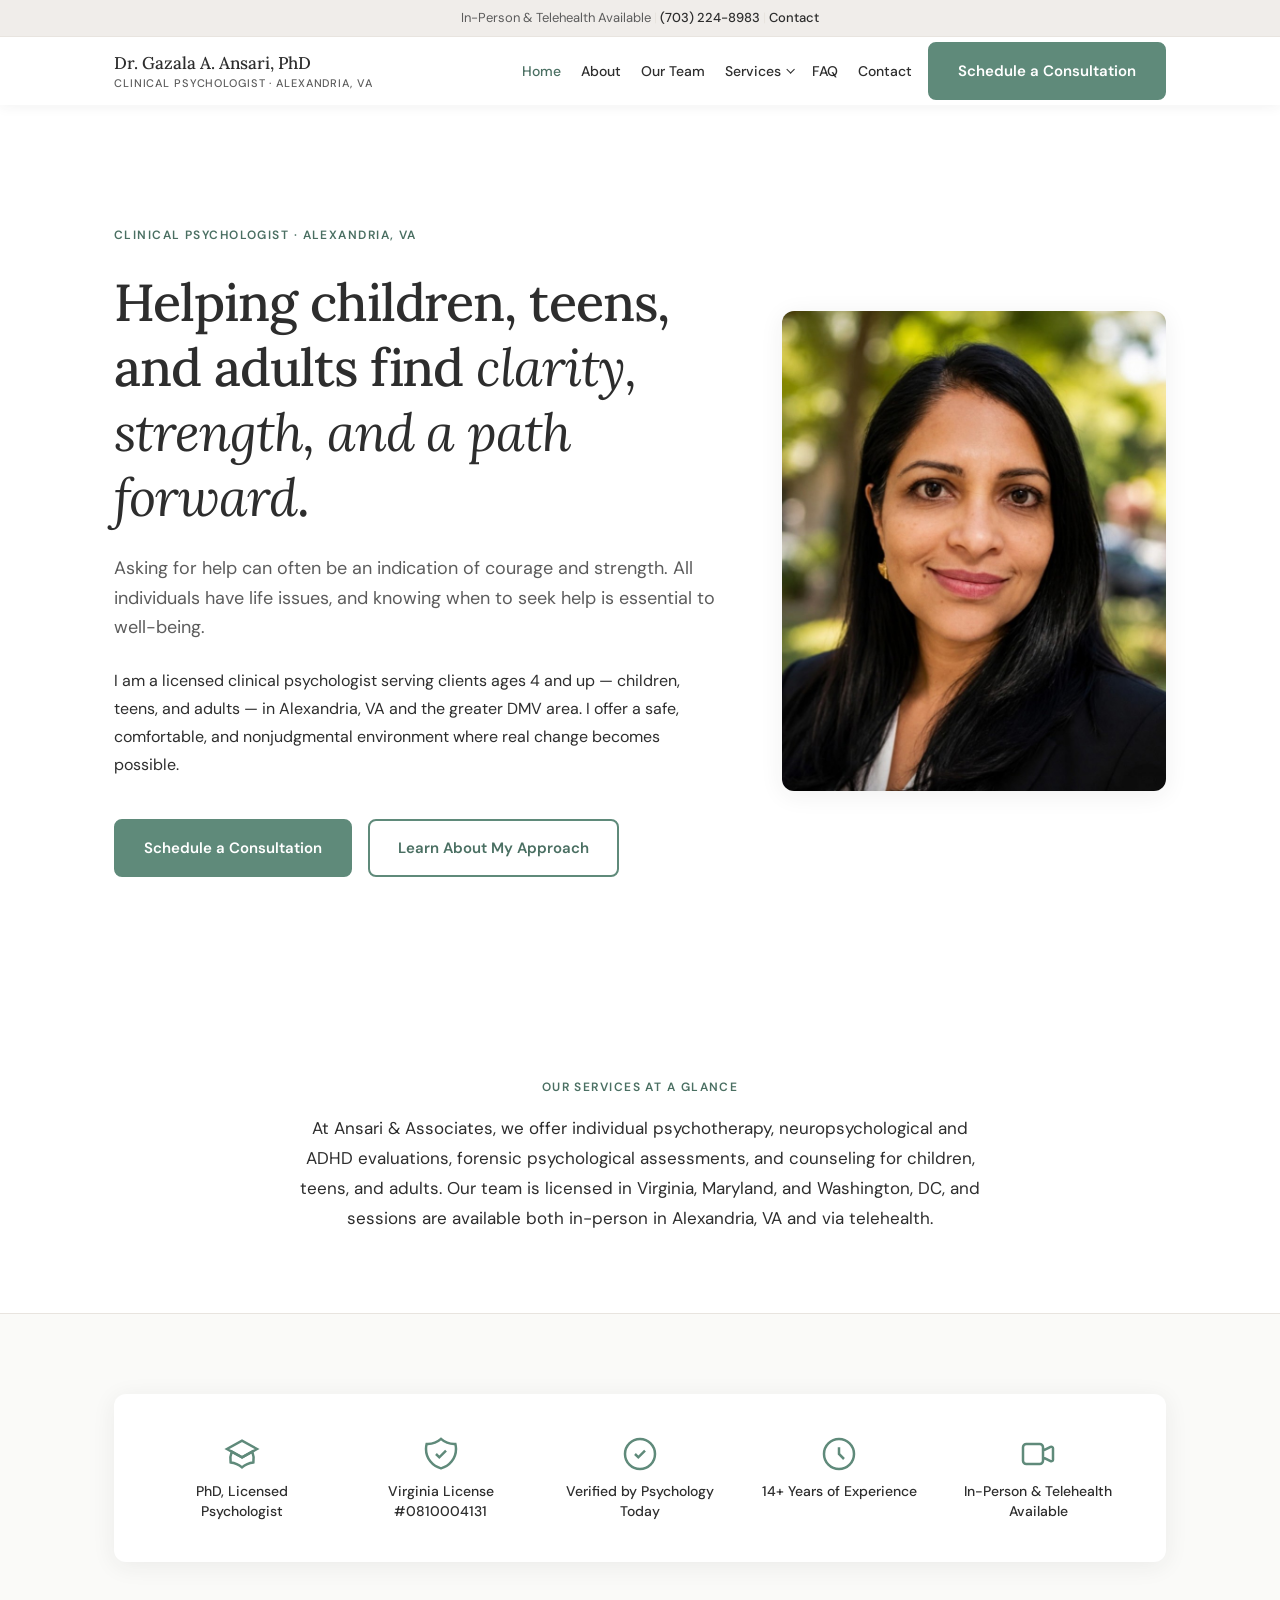
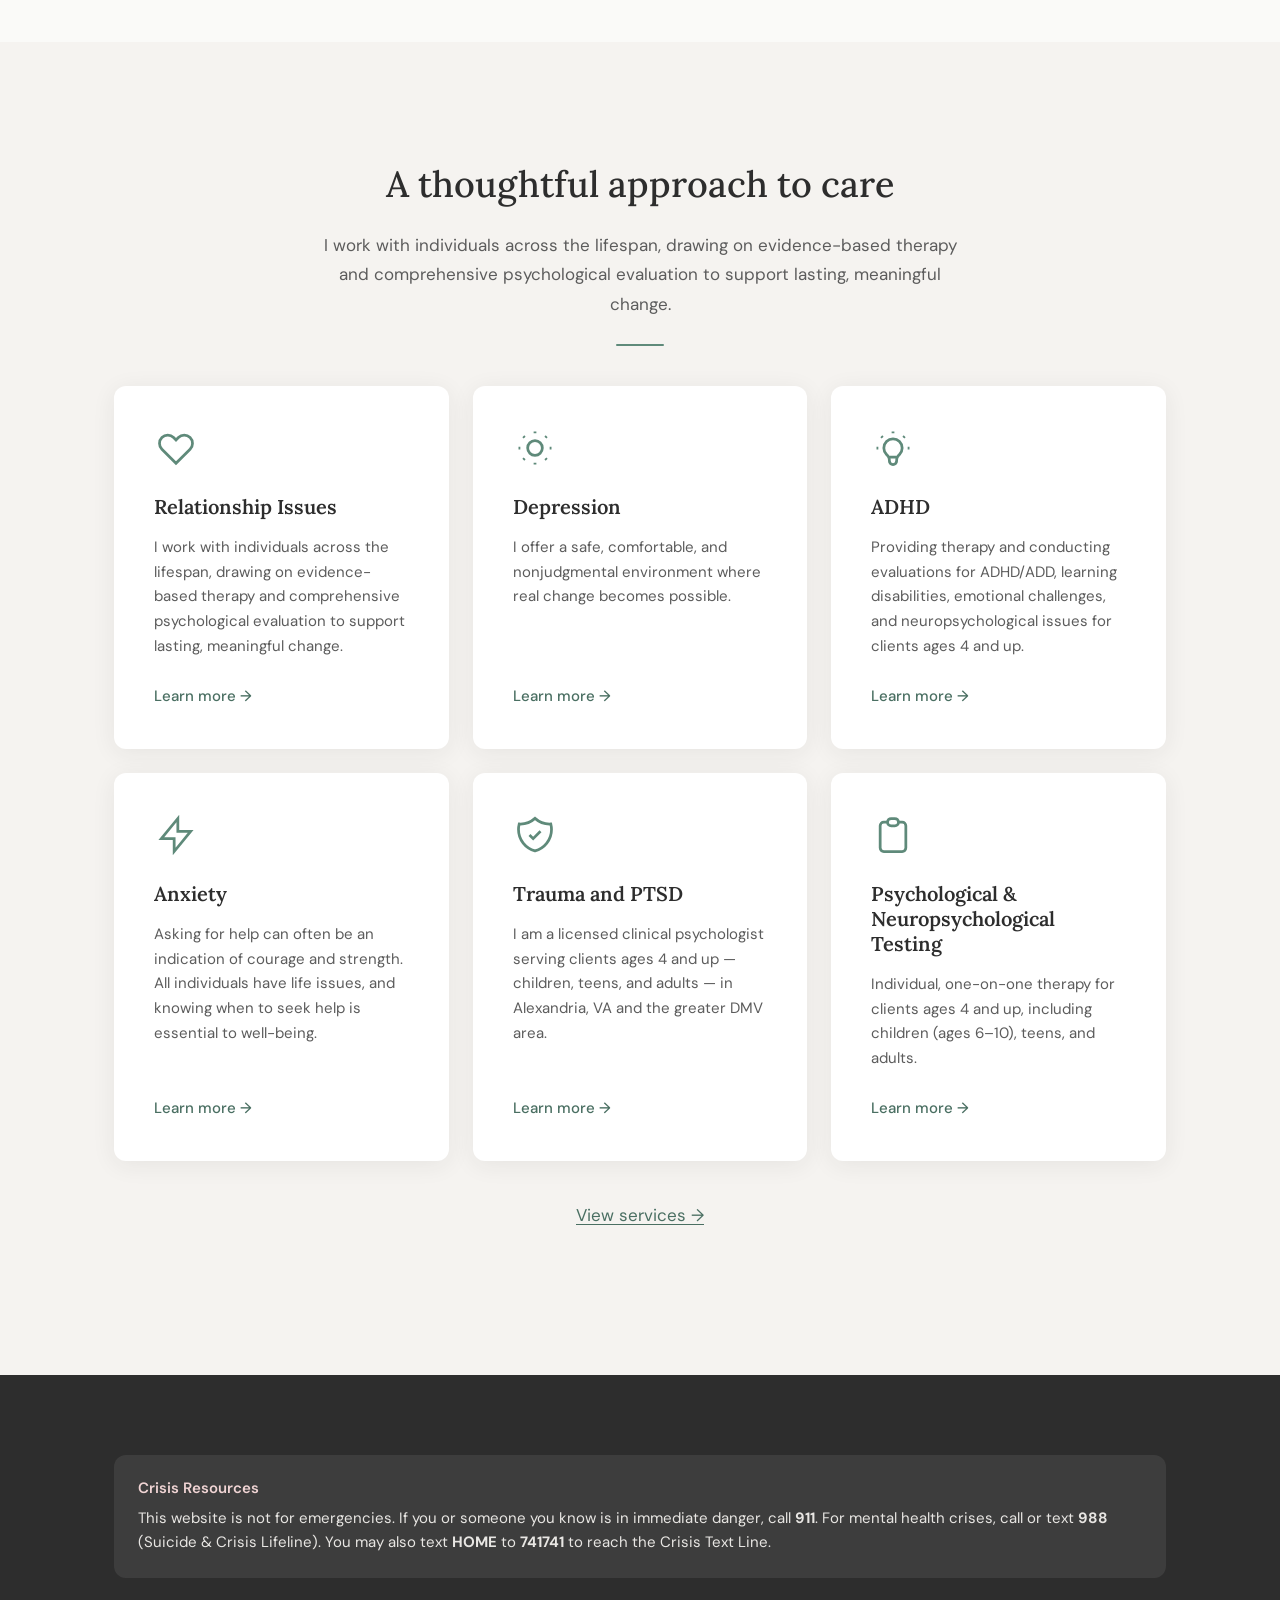
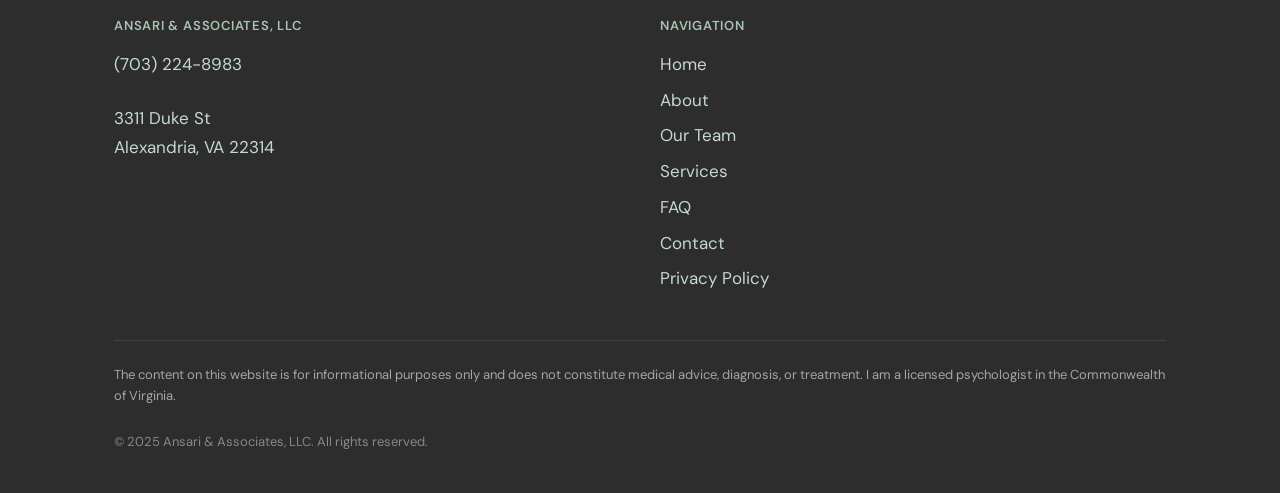
==== commit a083105a: "Add Emily Apyan, refresh Stancell & Shelby profiles, remove Fees - Add Emily Apyan profile page and " ====
--- a/index.html
+++ b/index.html
@@ -32,14 +32,13 @@
             <li><a href="about.html">About</a></li>
             <li><a href="team.html">Our Team</a></li>
             <li class="nav-dropdown">
-              <button type="button" class="nav-dropdown__toggle" aria-expanded="false" aria-haspopup="true">Services</button>
+              <a href="services.html" class="nav-dropdown__toggle" aria-expanded="false" aria-haspopup="true">Services</a>
               <ul class="nav-dropdown__menu">
                 <li><a href="services.html#therapy">Therapy &amp; Clinical Services</a></li>
                 <li><a href="services.html#issues">Issues I Work With</a></li>
                 <li><a href="services.html#availability">Availability</a></li>
               </ul>
             </li>
-            <li><a href="fees.html">Fees</a></li>
             <li><a href="faq.html">FAQ</a></li>
             <li><a href="contact.html">Contact</a></li>
           </ul>
@@ -179,7 +178,6 @@
             <li><a href="about.html">About</a></li>
             <li><a href="team.html">Our Team</a></li>
             <li><a href="services.html">Services</a></li>
-            <li><a href="fees.html">Fees</a></li>
             <li><a href="faq.html">FAQ</a></li>
             <li><a href="contact.html">Contact</a></li>
             <li><a href="privacy.html">Privacy Policy</a></li>
--- a/css/styles.css
+++ b/css/styles.css
@@ -273,8 +273,12 @@
   transition: transform var(--transition);
 }
 
-.nav-dropdown.is-open .nav-dropdown__toggle::after {
-  transform: rotate(-135deg) translateY(1px);
+/* Desktop: rotate chevron when hovering or keyboard-focused */
+@media (hover: hover) and (min-width: 1025px) {
+  .nav-dropdown:hover .nav-dropdown__toggle::after,
+  .nav-dropdown:focus-within .nav-dropdown__toggle::after {
+    transform: rotate(-135deg) translateY(1px);
+  }
 }
 
 .main-nav a:hover,
@@ -297,18 +301,37 @@
   position: relative;
 }
 
+/* Invisible hover bridge between the toggle and menu so cursor can travel
+   into the dropdown without losing :hover. Desktop only. */
+@media (hover: hover) and (min-width: 1025px) {
+  .nav-dropdown::after {
+    content: "";
+    position: absolute;
+    top: 100%;
+    left: -0.5rem;
+    right: -0.5rem;
+    height: 0.85rem;
+    pointer-events: none;
+  }
+
+  .nav-dropdown:hover::after,
+  .nav-dropdown:focus-within::after {
+    pointer-events: auto;
+  }
+}
+
 .nav-dropdown__menu {
   position: absolute;
-  top: calc(100% + 0.75rem);
+  top: calc(100% + 0.65rem);
   left: 50%;
   transform: translateX(-50%);
-  min-width: 15rem;
+  min-width: 17rem;
   background: var(--color-surface);
   border-radius: var(--radius);
   box-shadow: var(--shadow-md);
   list-style: none;
   margin: 0;
-  padding: 0.5rem 0;
+  padding: 0.65rem 0;
   opacity: 0;
   visibility: hidden;
   pointer-events: none;
@@ -325,8 +348,8 @@
 
 .nav-dropdown__menu a {
   display: block;
-  padding: 0.625rem 1.25rem;
-  font-size: 0.875rem;
+  padding: 0.75rem 1.4rem;
+  font-size: 0.9375rem;
   font-weight: 400;
   color: var(--color-text);
   text-decoration: none;
@@ -1028,7 +1051,7 @@
 /* Team grid + profile pages */
 .team-grid {
   display: grid;
-  grid-template-columns: repeat(3, 1fr);
+  grid-template-columns: repeat(4, 1fr);
   gap: var(--space-md);
   margin-top: var(--space-lg);
 }
@@ -1036,7 +1059,7 @@
 .team-card {
   background: var(--color-surface);
   border-radius: var(--radius-lg);
-  padding: var(--space-lg);
+  padding: var(--space-md);
   box-shadow: var(--shadow-card);
   text-decoration: none;
   color: inherit;
@@ -1056,8 +1079,8 @@
 }
 
 .team-card__photo {
-  width: 9rem;
-  height: 9rem;
+  width: 8rem;
+  height: 8rem;
   border-radius: 50%;
   object-fit: cover;
   object-position: center top;
@@ -1067,8 +1090,9 @@
 
 .team-card__name {
   font-family: var(--font-serif);
-  font-size: 1.25rem;
+  font-size: 1.125rem;
   font-weight: 600;
+  line-height: 1.3;
   margin: 0 0 0.25rem;
   color: var(--color-text);
 }
@@ -1184,7 +1208,7 @@
   line-height: 1.75;
 }
 
-@media (max-width: 992px) {
+@media (max-width: 1100px) {
   .team-grid {
     grid-template-columns: repeat(2, 1fr);
   }
@@ -1383,10 +1407,31 @@
     font-size: 0.9375rem;
   }
 
+  /* Match the desktop "Services ∨" pattern: chevron sits next to the
+     label using the same CSS chevron and inherited gap, never alone at
+     the right edge where it can read like a text-input caret. */
+  .nav-dropdown__toggle {
+    display: inline-flex;
+    align-items: center;
+    width: auto;
+    gap: 0.4rem;
+  }
+
+  .nav-dropdown.is-open .nav-dropdown__toggle::after {
+    transform: rotate(-135deg) translateY(1px);
+  }
+
+  /* Restore original mobile dropdown item sizing */
+  .nav-dropdown__menu a {
+    padding: 0.625rem 1.25rem;
+    font-size: 0.875rem;
+  }
+
   .nav-dropdown__menu {
     position: static;
     transform: none;
     box-shadow: none;
+    min-width: 0;
     padding: 0 0 0 1rem;
     opacity: 1;
     visibility: visible;
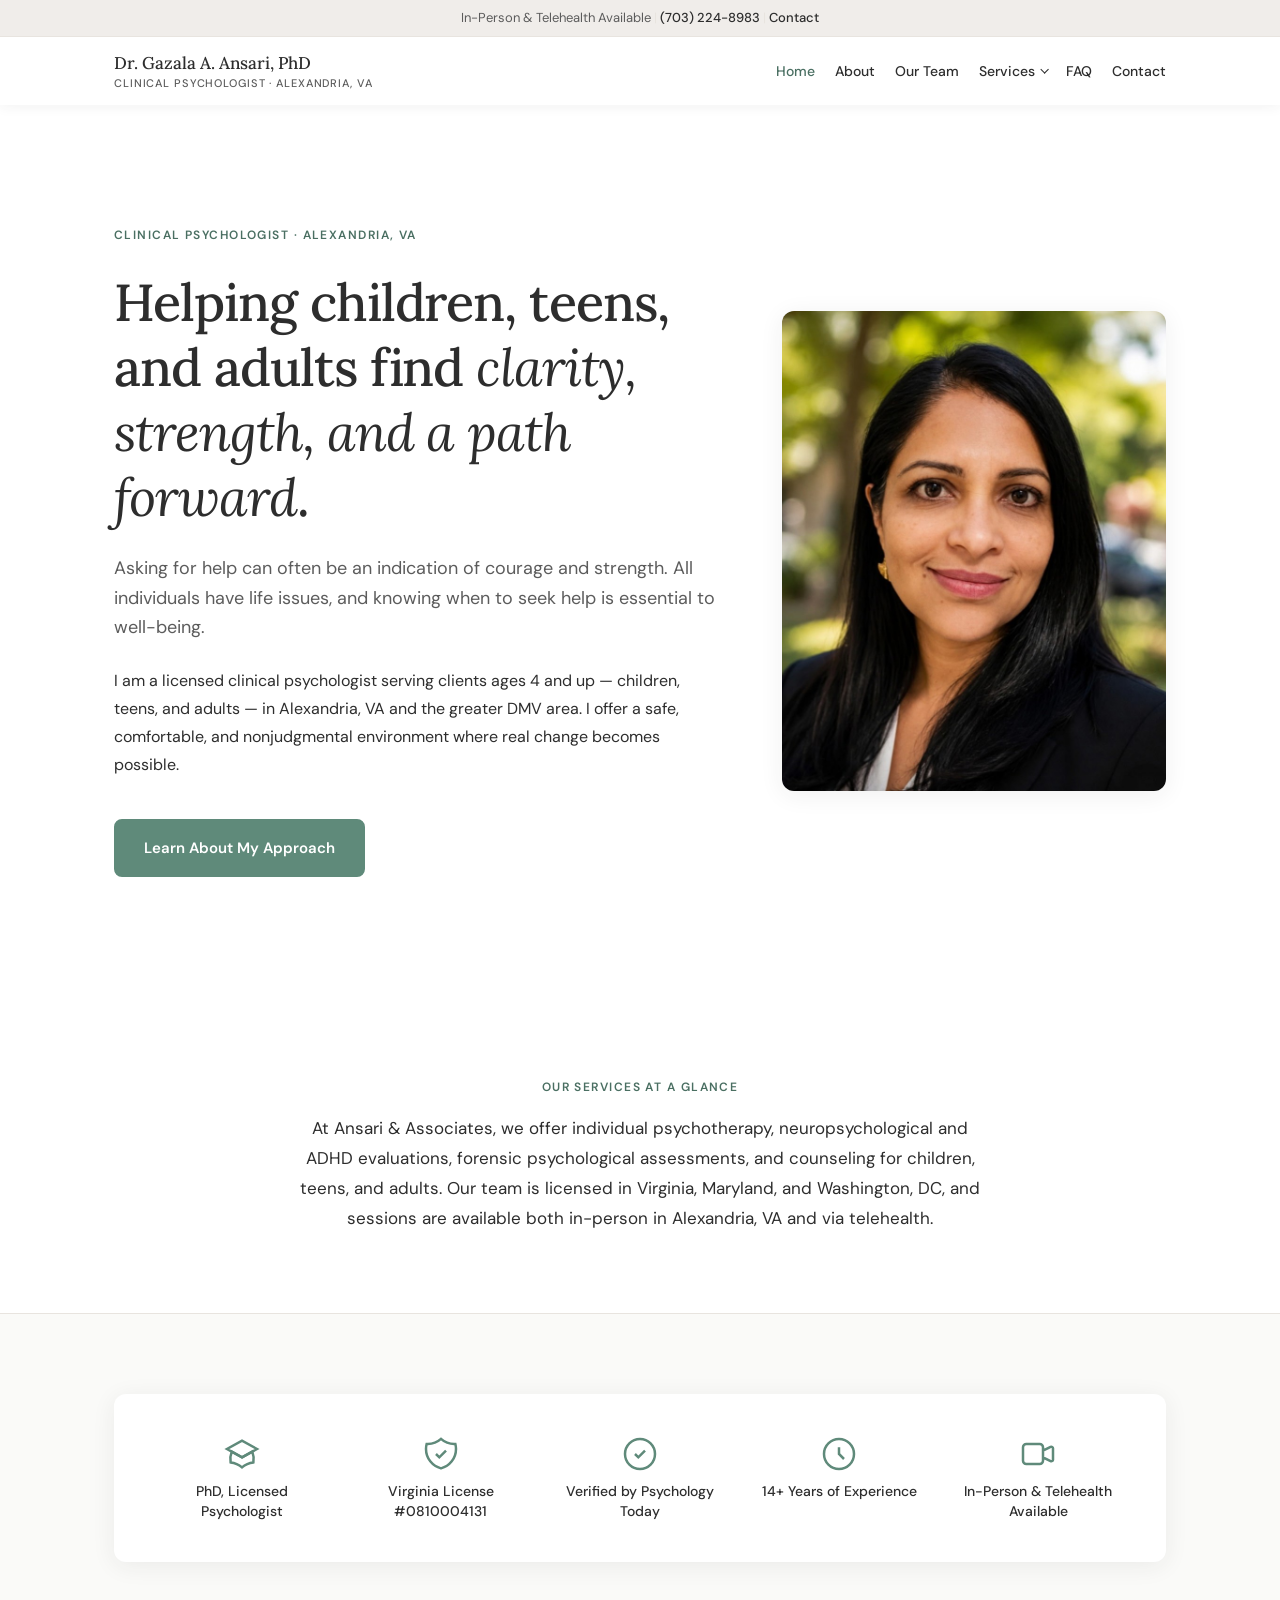
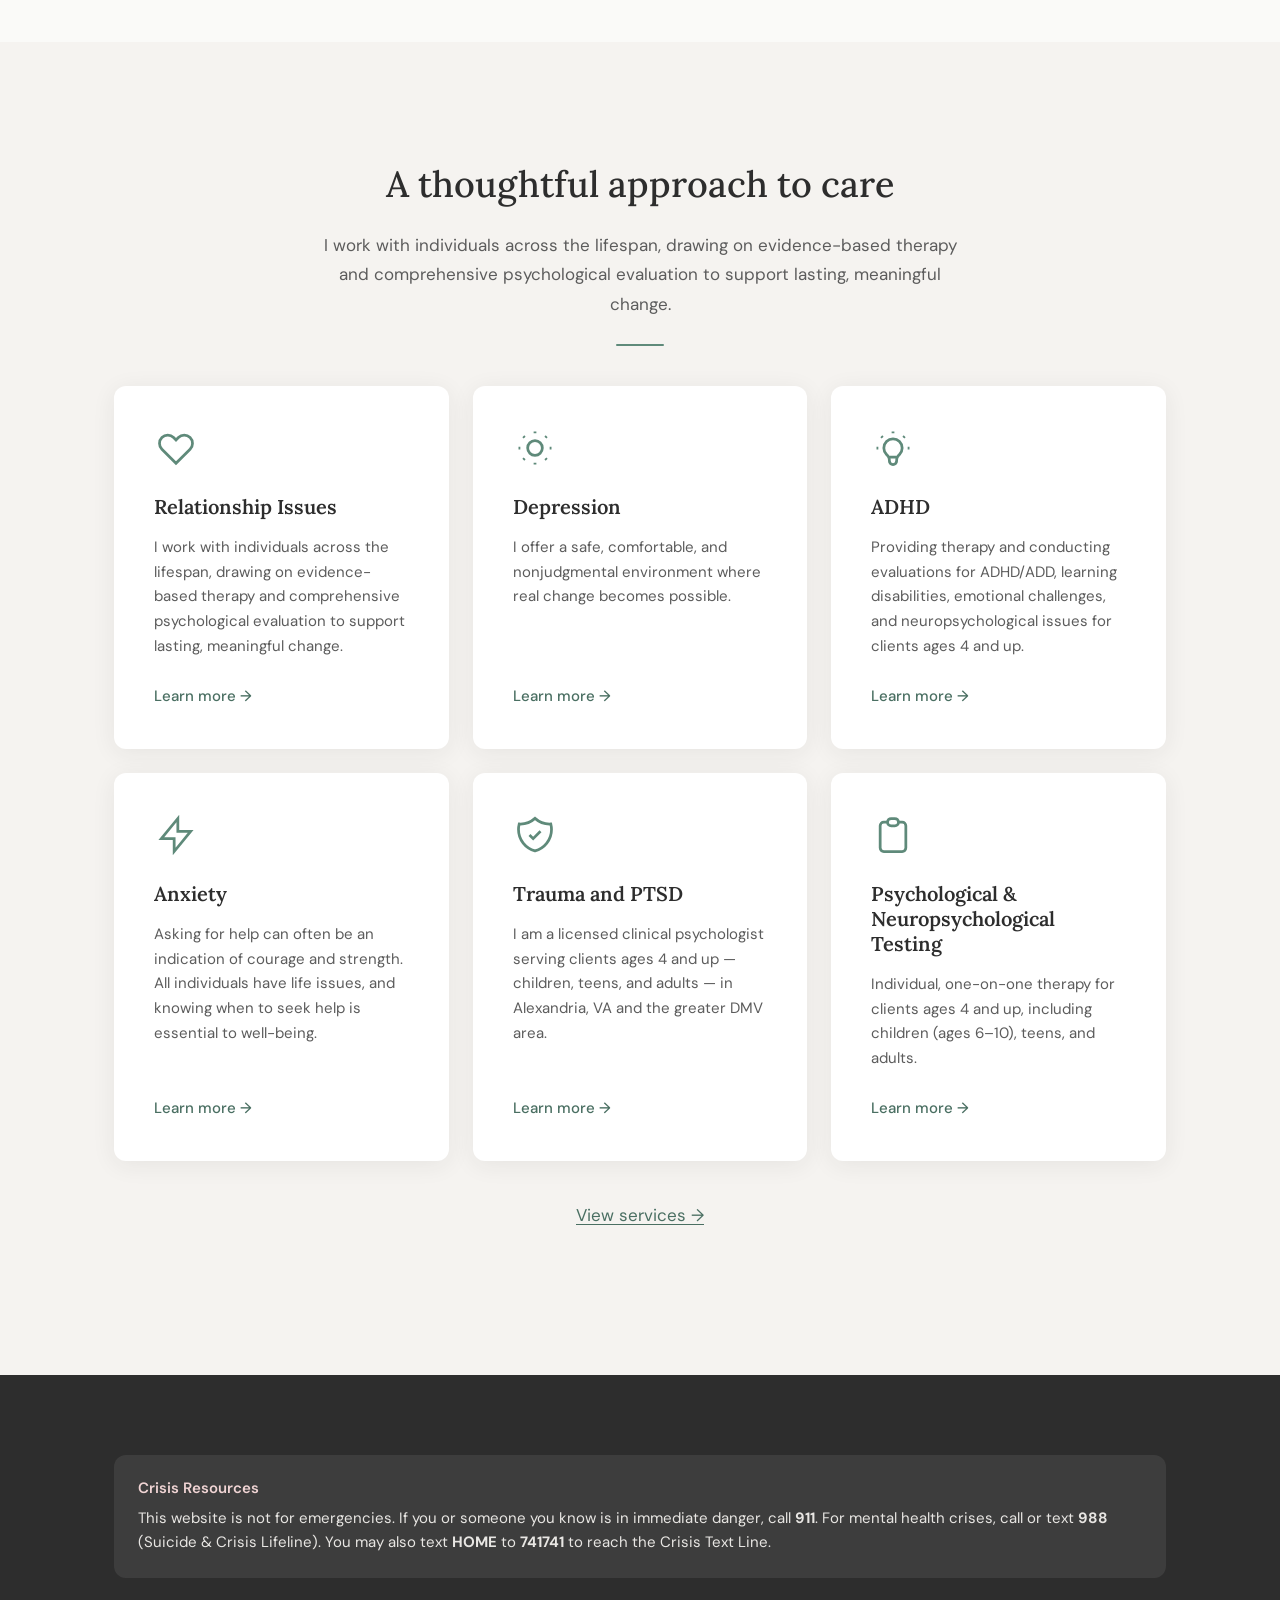
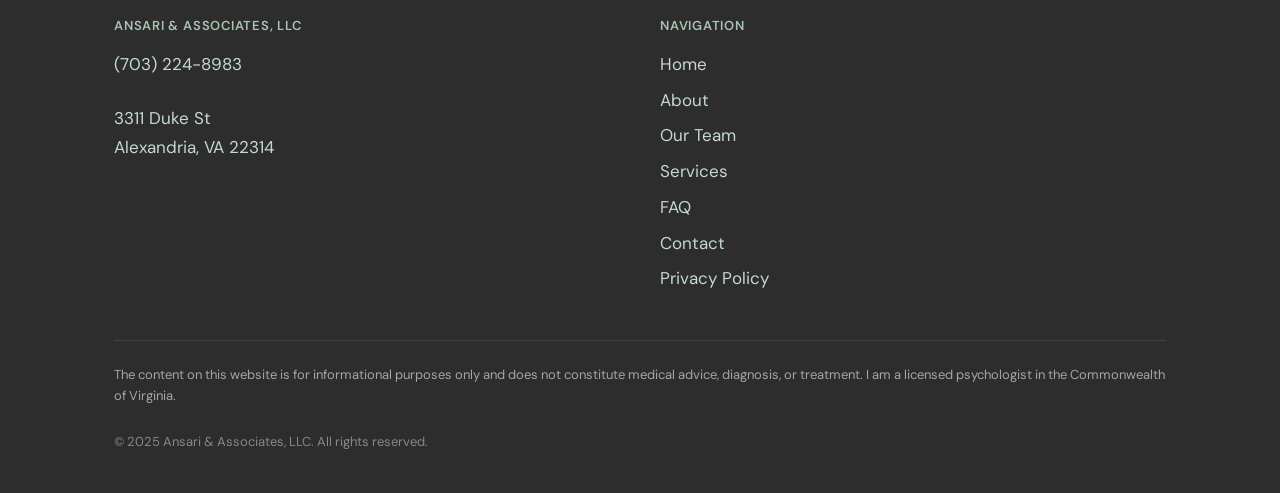
==== commit ed845bdc: "Remove Schedule a Consultation CTAs site-wide Co-authored-by: Cursor <cursoragent@cursor.com>" ====
--- a/index.html
+++ b/index.html
@@ -42,7 +42,6 @@
             <li><a href="faq.html">FAQ</a></li>
             <li><a href="contact.html">Contact</a></li>
           </ul>
-          <a href="contact.html" class="btn btn--primary btn--nav-cta">Schedule a Consultation</a>
         </nav>
       </div>
     </div>
@@ -58,8 +57,7 @@
             <p class="hero__subheadline">Asking for help can often be an indication of courage and strength. All individuals have life issues, and knowing when to seek help is essential to well-being.</p>
             <p class="hero__intro">I am a licensed clinical psychologist serving clients ages 4 and up — children, teens, and adults — in Alexandria, VA and the greater DMV area. I offer a safe, comfortable, and nonjudgmental environment where real change becomes possible.</p>
             <div class="btn-row">
-              <a href="contact.html" class="btn btn--primary">Schedule a Consultation</a>
-              <a href="about.html" class="btn btn--secondary">Learn About My Approach</a>
+              <a href="about.html" class="btn btn--primary">Learn About My Approach</a>
             </div>
           </div>
           <figure class="hero__photo profile-photo">
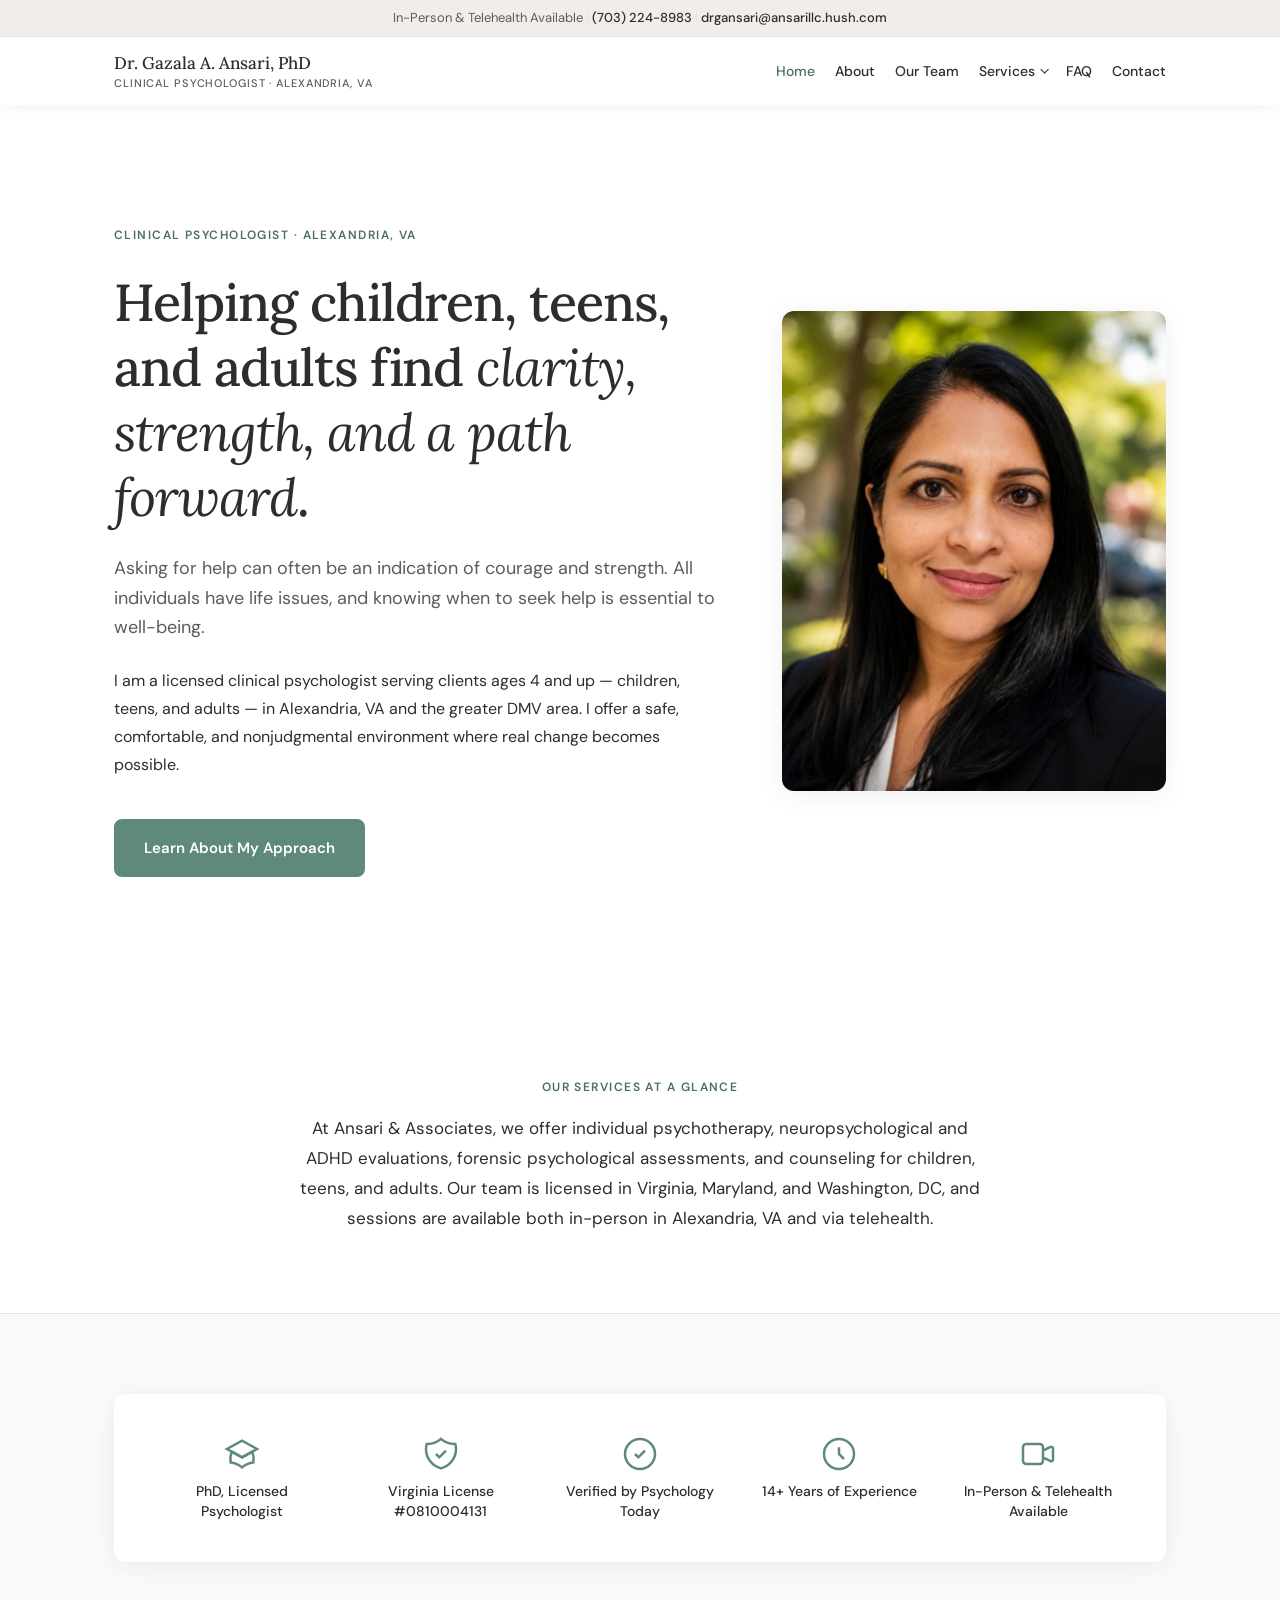
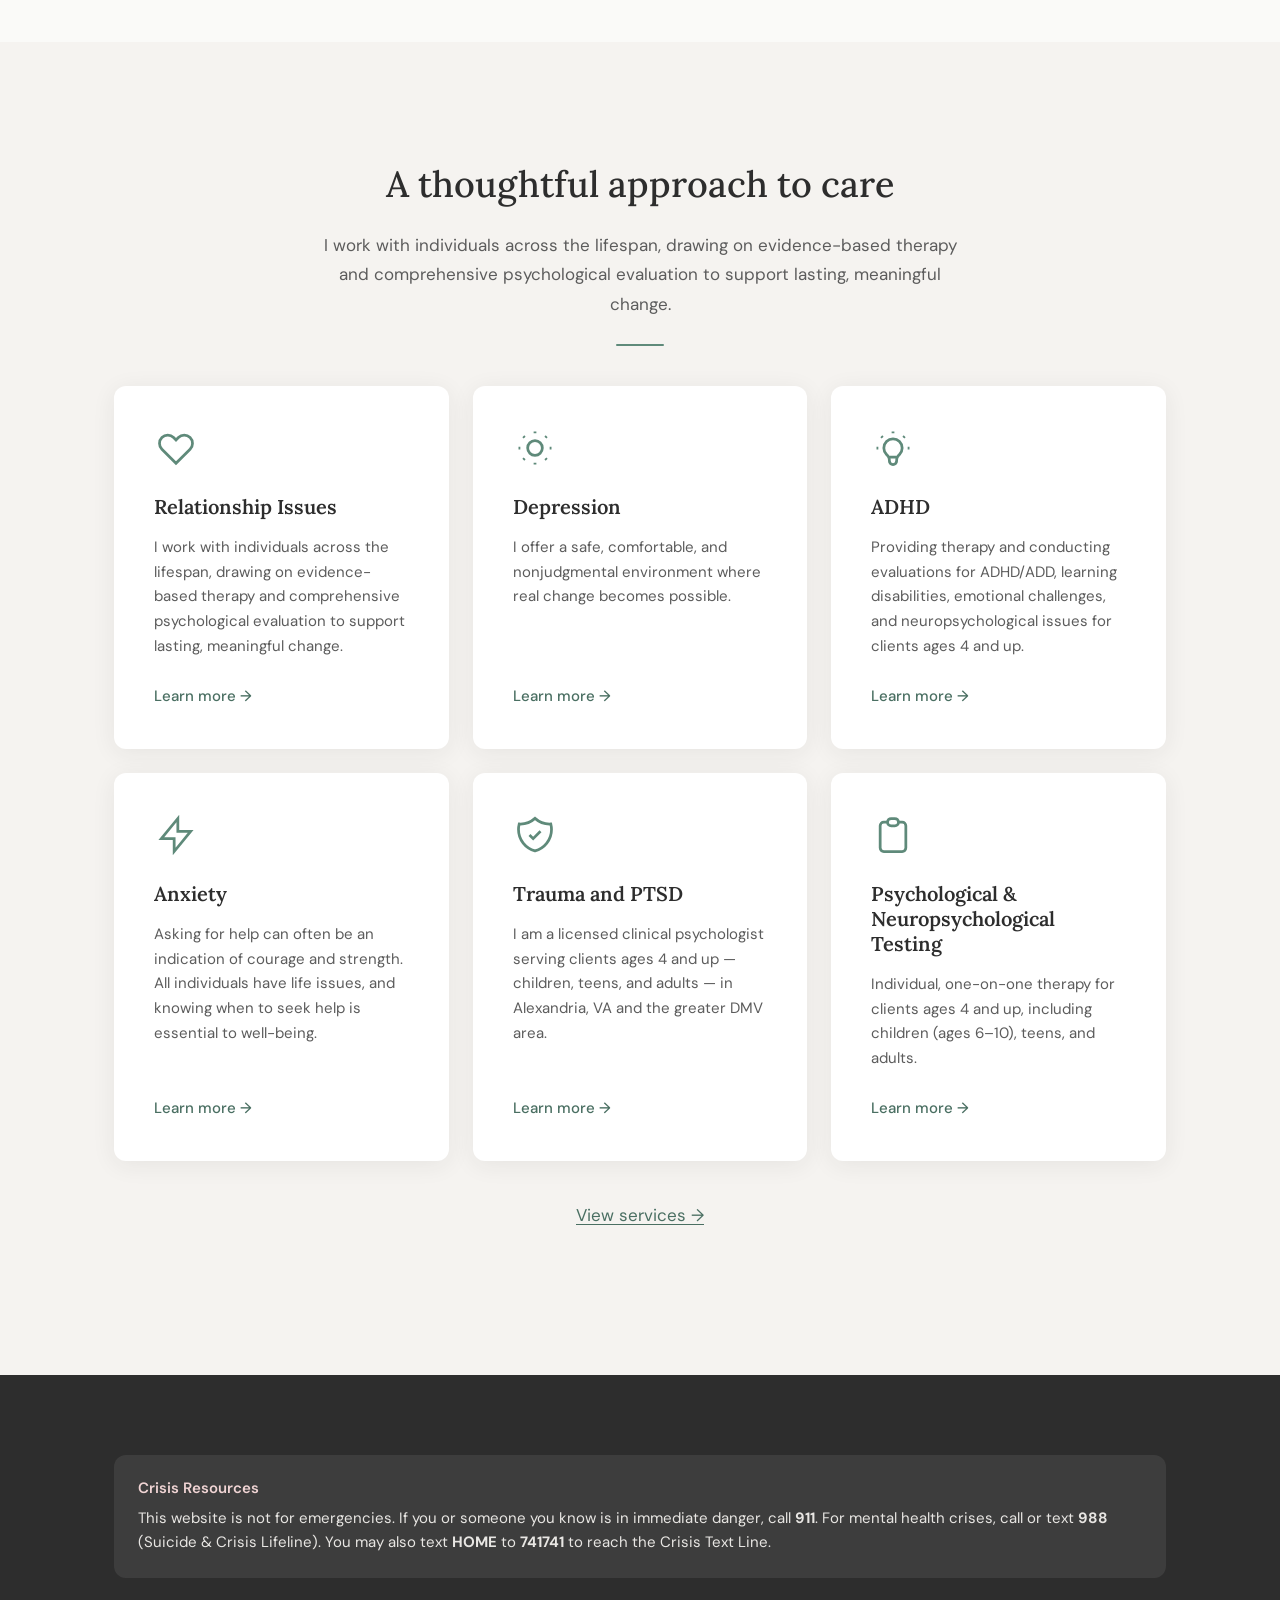
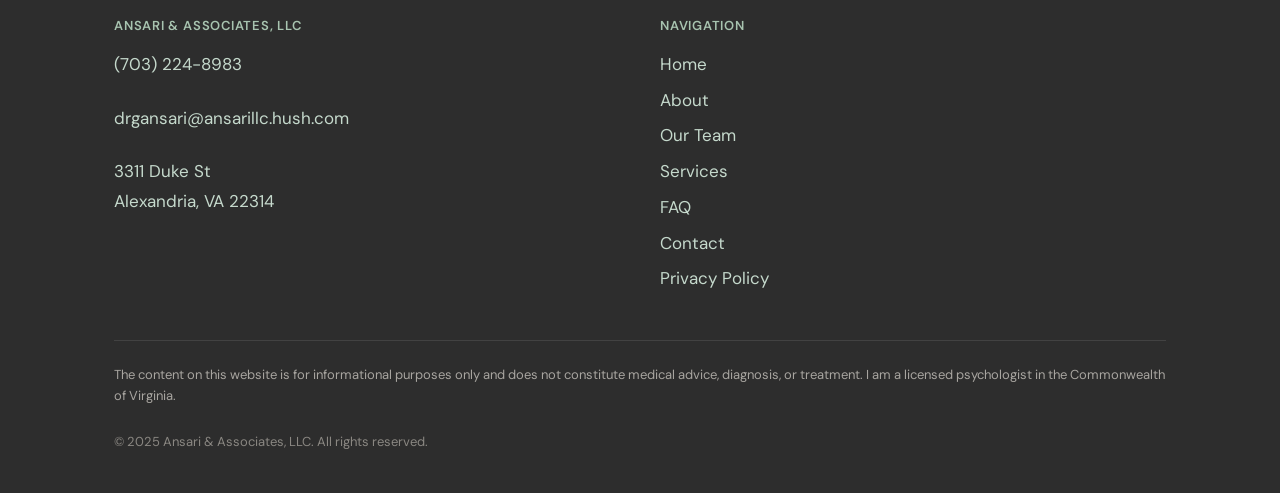
==== commit 6615fec0: "Wire contact form to drgansari@ansarillc.hush.com via mailto, surface email in utility bar and foote" ====
--- a/index.html
+++ b/index.html
@@ -16,7 +16,7 @@
   <header class="site-header">
     <div class="utility-bar">
       <div class="container utility-bar__inner">
-        <p>In-Person &amp; Telehealth Available <span class="utility-bar__sep" aria-hidden="true">|</span> <a href="tel:+17032248983">(703) 224-8983</a> <span class="utility-bar__sep" aria-hidden="true">|</span> <a href="contact.html">Contact</a></p>
+        <p>In-Person &amp; Telehealth Available <span class="utility-bar__sep" aria-hidden="true">|</span> <a href="tel:+17032248983">(703) 224-8983</a> <span class="utility-bar__sep" aria-hidden="true">|</span> <a href="mailto:drgansari@ansarillc.hush.com">drgansari@ansarillc.hush.com</a></p>
       </div>
     </div>
     <div class="nav-bar">
@@ -167,6 +167,7 @@
         <div>
           <h3>Ansari &amp; Associates, LLC</h3>
           <p><a href="tel:+17032248983">(703) 224-8983</a></p>
+          <p><a href="mailto:drgansari@ansarillc.hush.com">drgansari@ansarillc.hush.com</a></p>
           <p><a href="https://www.google.com/maps/search/?api=1&query=3311+Duke+St,+Alexandria,+VA+22314" target="_blank" rel="noopener noreferrer">3311 Duke St<br>Alexandria, VA 22314</a></p>
         </div>
         <nav class="footer-nav" aria-label="Footer navigation">
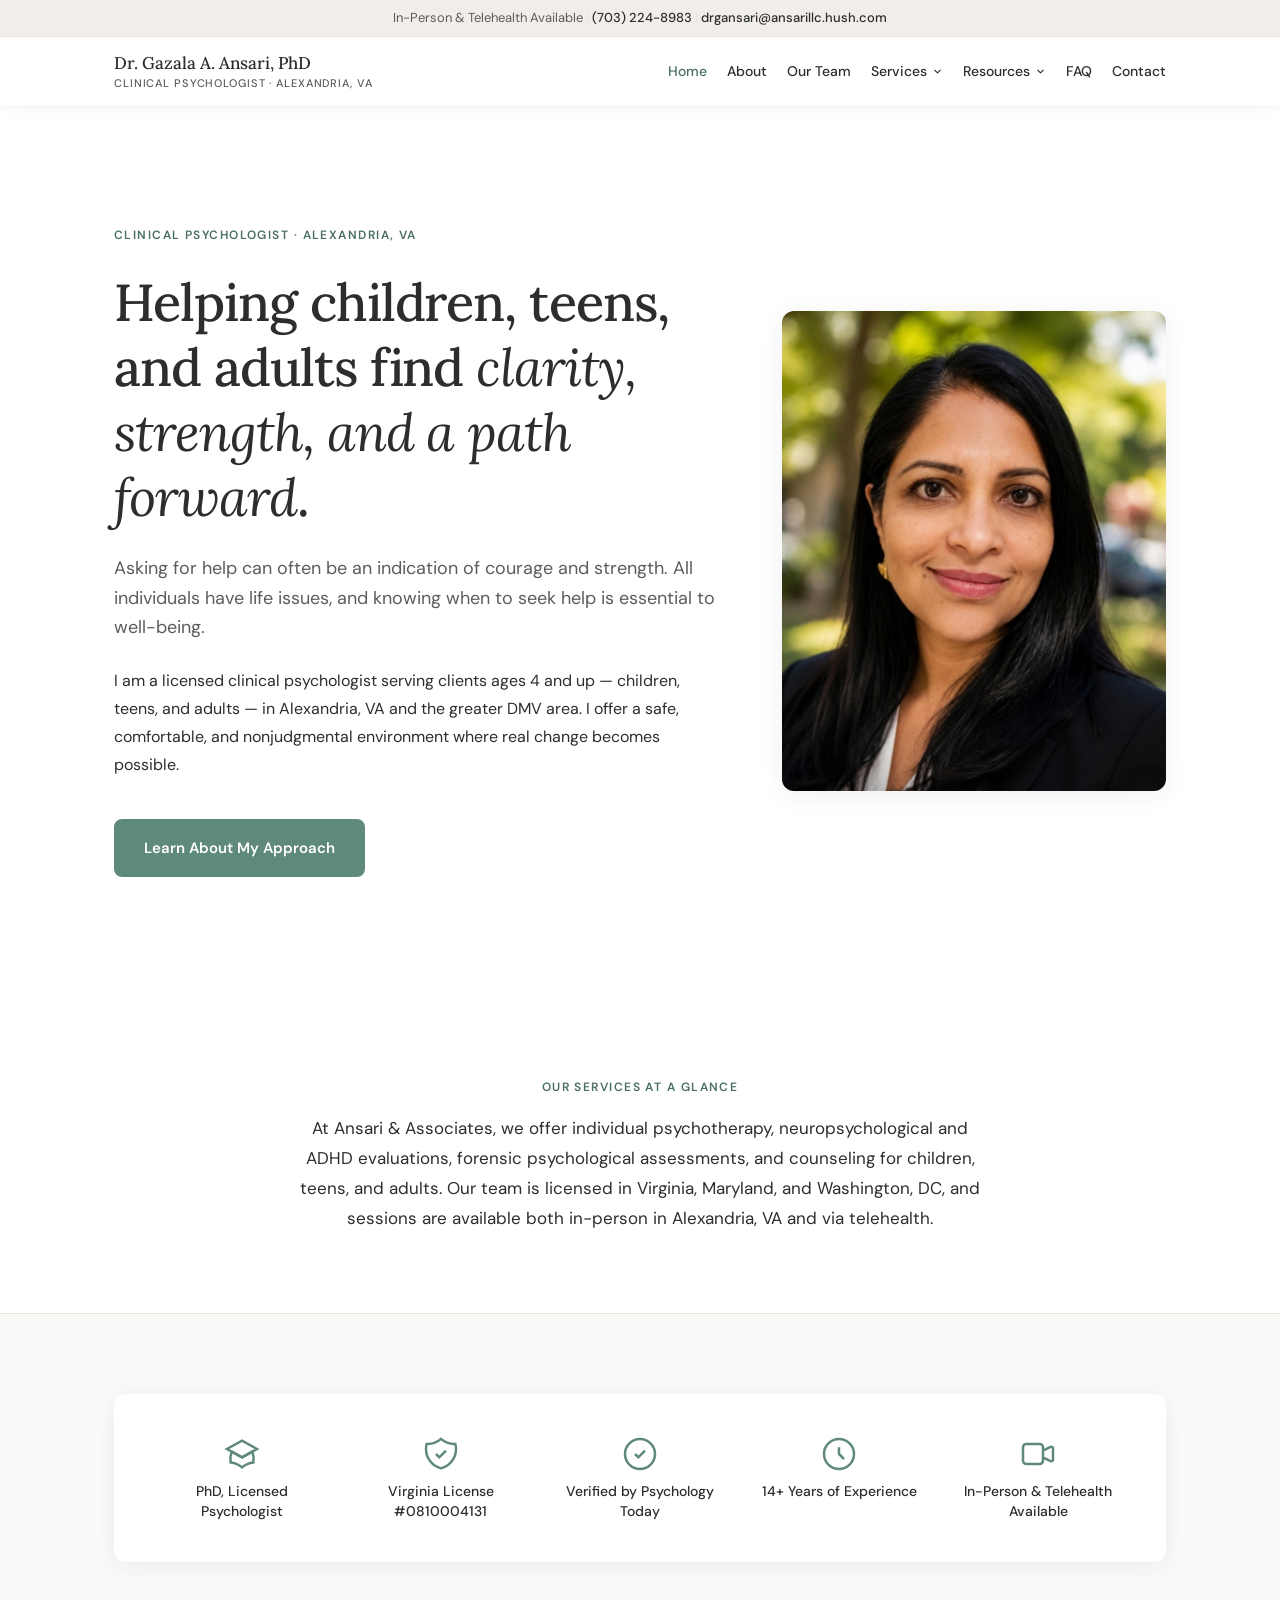
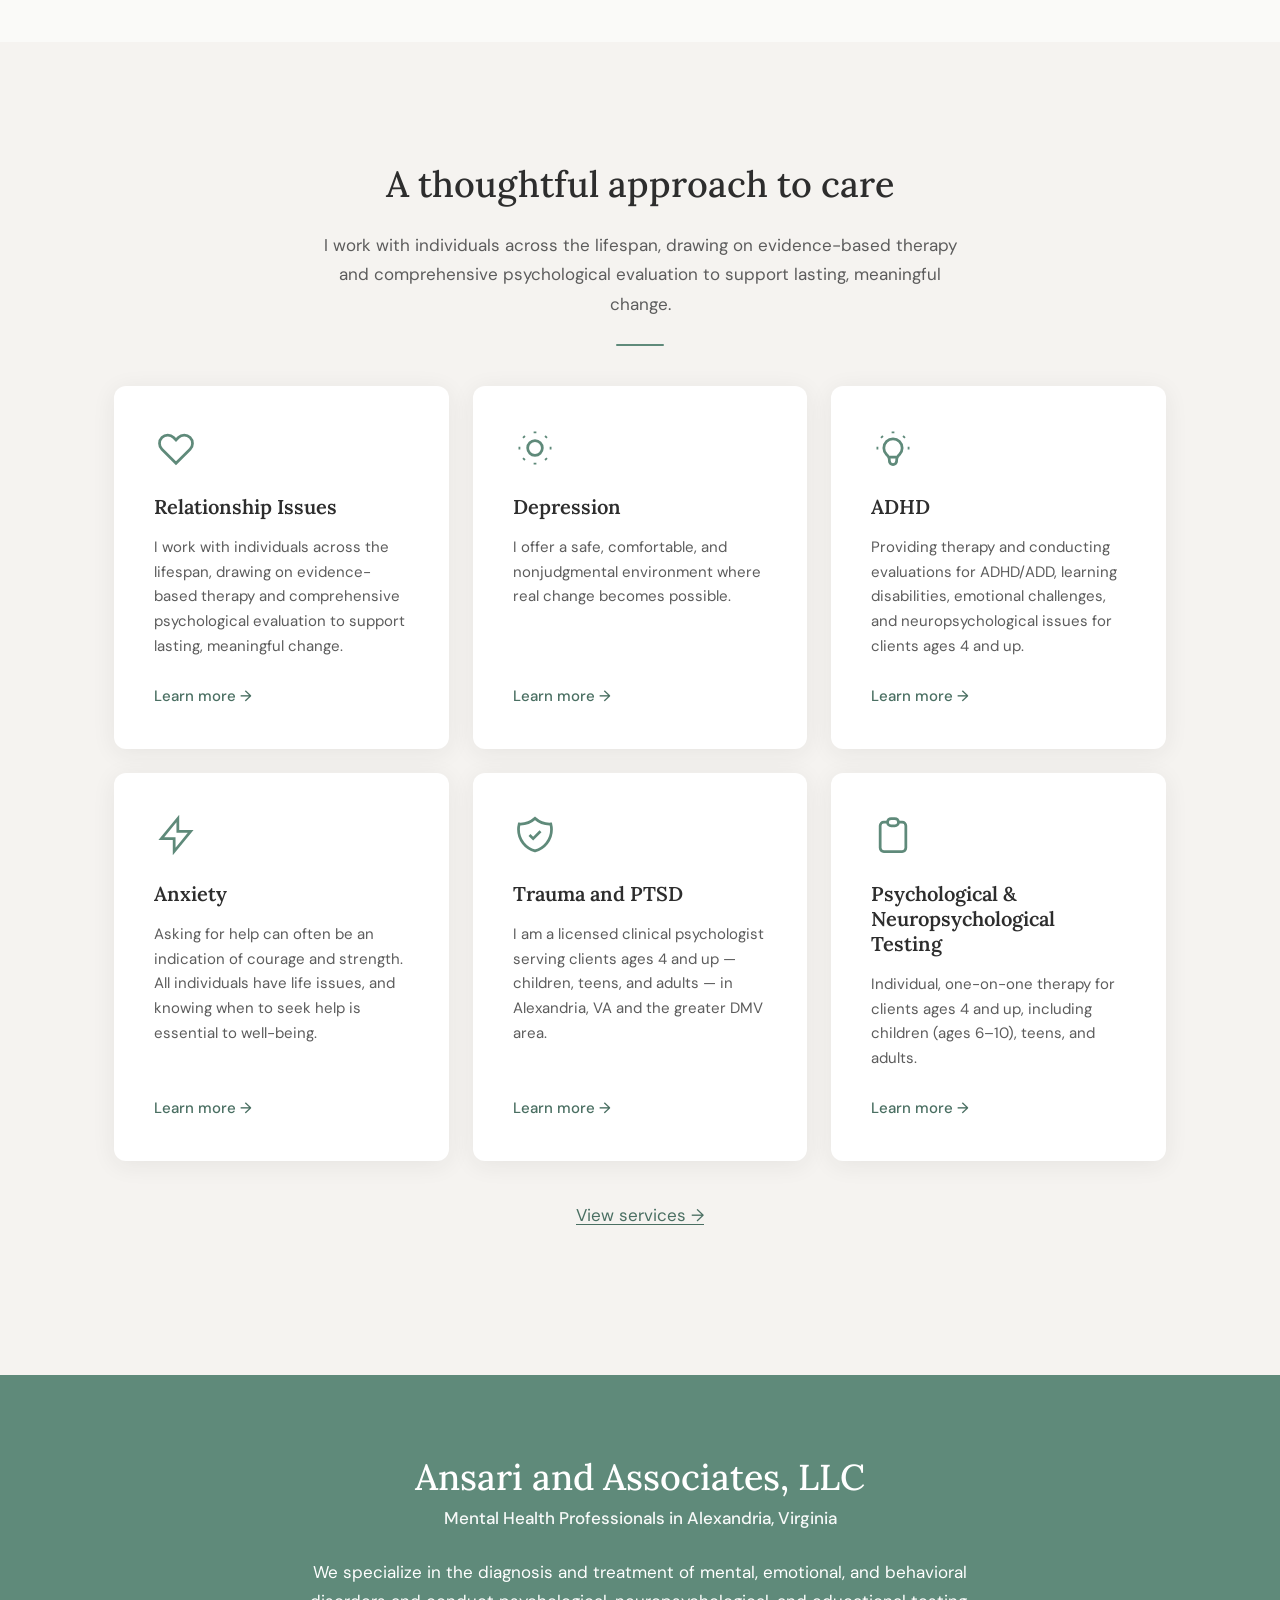
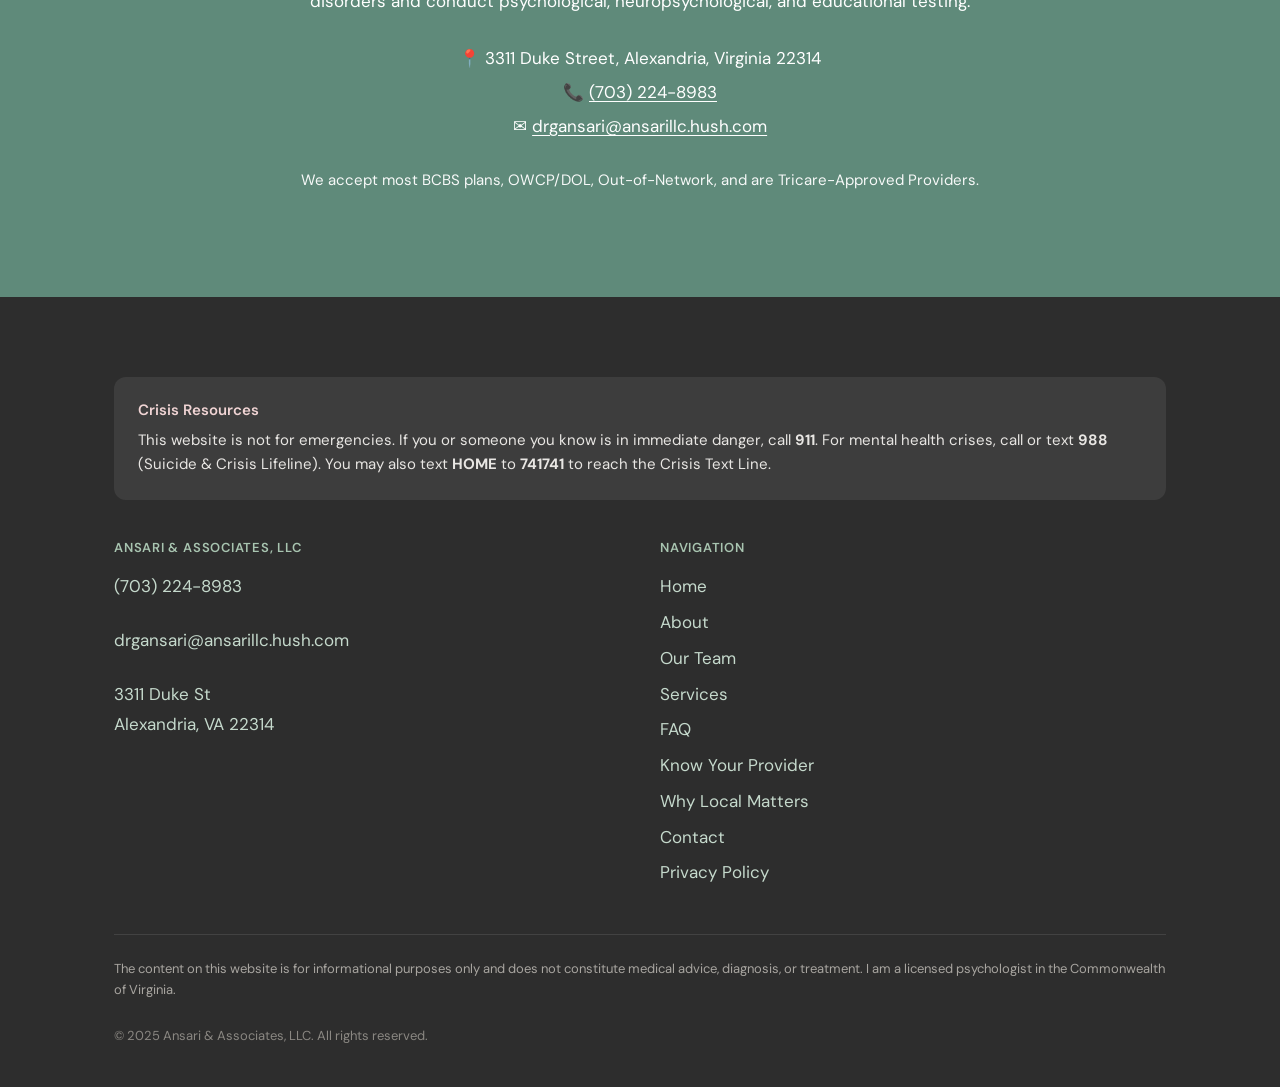
==== commit 69b9da49: "Add Resources pages and section, refine bios, nav, and About layout - Add Know Your Provider and Why" ====
--- a/index.html
+++ b/index.html
@@ -39,7 +39,15 @@
                 <li><a href="services.html#availability">Availability</a></li>
               </ul>
             </li>
+            <li class="nav-dropdown nav-dropdown--resources">
+              <a href="know-your-provider.html" class="nav-dropdown__toggle" aria-haspopup="true">Resources</a>
+              <ul class="nav-dropdown__menu">
+                <li><a href="know-your-provider.html">Know Your Provider</a></li>
+                <li><a href="why-local-matters.html">Why Local Matters</a></li>
+              </ul>
+            </li>
             <li><a href="faq.html">FAQ</a></li>
+            
             <li><a href="contact.html">Contact</a></li>
           </ul>
         </nav>
@@ -155,6 +163,22 @@
         <p class="text-center" style="margin-top: var(--space-lg);"><a href="services.html">View services &rarr;</a></p>
       </div>
     </section>
+
+    <section class="brochure-callout" aria-label="About Ansari and Associates">
+      <div class="container">
+        <div class="brochure-callout__inner">
+          <h2>Ansari and Associates, LLC</h2>
+          <p class="brochure-callout__sub">Mental Health Professionals in Alexandria, Virginia</p>
+          <p>We specialize in the diagnosis and treatment of mental, emotional, and behavioral disorders and conduct psychological, neuropsychological, and educational testing.</p>
+          <p class="brochure-callout__contact">
+            <span aria-hidden="true">📍</span> 3311 Duke Street, Alexandria, Virginia 22314<br>
+            <span aria-hidden="true">📞</span> <a href="tel:+17032248983">(703) 224-8983</a><br>
+            <span aria-hidden="true">✉</span> <a href="mailto:drgansari@ansarillc.hush.com">drgansari@ansarillc.hush.com</a>
+          </p>
+          <p class="brochure-callout__insurance">We accept most BCBS plans, OWCP/DOL, Out-of-Network, and are Tricare-Approved Providers.</p>
+        </div>
+      </div>
+    </section>
   </main>
 
   <footer class="site-footer">
@@ -178,6 +202,8 @@
             <li><a href="team.html">Our Team</a></li>
             <li><a href="services.html">Services</a></li>
             <li><a href="faq.html">FAQ</a></li>
+            <li><a href="know-your-provider.html">Know Your Provider</a></li>
+            <li><a href="why-local-matters.html">Why Local Matters</a></li>
             <li><a href="contact.html">Contact</a></li>
             <li><a href="privacy.html">Privacy Policy</a></li>
           </ul>
--- a/css/styles.css
+++ b/css/styles.css
@@ -265,19 +265,20 @@
 
 .nav-dropdown__toggle::after {
   content: "";
-  width: 0.4rem;
-  height: 0.4rem;
-  border-right: 1.5px solid currentColor;
-  border-bottom: 1.5px solid currentColor;
-  transform: rotate(45deg) translateY(-2px);
+  width: 0.7rem;
+  height: 0.7rem;
+  flex-shrink: 0;
+  background-color: currentColor;
+  -webkit-mask: url("data:image/svg+xml,%3Csvg xmlns='http://www.w3.org/2000/svg' viewBox='0 0 24 24' fill='none' stroke='black' stroke-width='2.5' stroke-linecap='round' stroke-linejoin='round'%3E%3Cpath d='M6 9l6 6 6-6'/%3E%3C/svg%3E") no-repeat center / contain;
+  mask: url("data:image/svg+xml,%3Csvg xmlns='http://www.w3.org/2000/svg' viewBox='0 0 24 24' fill='none' stroke='black' stroke-width='2.5' stroke-linecap='round' stroke-linejoin='round'%3E%3Cpath d='M6 9l6 6 6-6'/%3E%3C/svg%3E") no-repeat center / contain;
   transition: transform var(--transition);
 }
 
-/* Desktop: rotate chevron when hovering or keyboard-focused */
+/* Desktop: flip chevron when hovering or keyboard-focused */
 @media (hover: hover) and (min-width: 1025px) {
   .nav-dropdown:hover .nav-dropdown__toggle::after,
   .nav-dropdown:focus-within .nav-dropdown__toggle::after {
-    transform: rotate(-135deg) translateY(1px);
+    transform: rotate(180deg);
   }
 }
 
@@ -576,9 +577,13 @@
 
 .about-intro__grid {
   display: grid;
-  grid-template-columns: minmax(12rem, 16rem) 1fr;
+  grid-template-columns: minmax(14rem, 19rem) 1fr;
   gap: var(--space-xl);
   align-items: start;
+}
+
+.about-intro__photo img {
+  aspect-ratio: 3 / 4;
 }
 
 .about-intro__content h1 {
@@ -592,11 +597,13 @@
   margin: 0 0 var(--space-md);
 }
 
+/* Credential info cards — styled to match the clean Credentials table:
+   white surface, muted-gray labels, thin light-gray row dividers. */
 .credentials-intro-card {
   margin-top: 0;
-  background: var(--color-accent-light);
+  background: var(--color-surface);
   border: none;
-  box-shadow: var(--shadow-sm);
+  box-shadow: var(--shadow-card);
 }
 
 .credentials-intro-card ul {
@@ -606,20 +613,22 @@
 }
 
 .credentials-intro-card li {
-  padding: 0.5rem 0;
-  border-bottom: 1px solid rgba(95, 138, 122, 0.15);
-  margin: 0;
-  font-size: 0.9375rem;
+  padding: 0.75rem 0;
+  border-bottom: 1px solid var(--color-border);
+  margin: 0;
+  font-size: 1rem;
+  color: var(--color-text);
 }
 
 .credentials-intro-card li:last-child {
   border-bottom: none;
-  padding-bottom: 0;
 }
 
 .credentials-intro-card strong {
-  color: var(--color-accent-dark);
-  font-weight: 500;
+  color: var(--color-text-muted);
+  font-weight: 500;
+  font-family: var(--font-sans);
+  font-size: 0.875rem;
 }
 
 /* Trust badges */
@@ -743,35 +752,46 @@
   margin-bottom: 0;
 }
 
-/* Credentials table */
+/* Credentials table — one unified responsive table at every screen size.
+   Padding, font size, and label width adjust naturally between breakpoints. */
 .credentials-table {
   width: 100%;
+  margin: 0;
   border-collapse: collapse;
-  background: var(--color-surface);
-  border-radius: var(--radius-lg);
+  background: #fdfcfb;
+  border-radius: 12px;
   overflow: hidden;
   box-shadow: var(--shadow-card);
 }
 
 .credentials-table th,
 .credentials-table td {
-  padding: var(--space-sm) var(--space-md);
+  padding: 1.5rem 2rem;
   text-align: left;
-  border-bottom: 1px solid var(--color-border);
-}
-
-.credentials-table th {
-  width: 35%;
-  font-weight: 500;
-  color: var(--color-text-muted);
-  background: var(--color-bg-alt);
-  font-family: var(--font-sans);
-  font-size: 0.9375rem;
+  vertical-align: baseline;
+  border-bottom: 1px solid #e5e0da;
 }
 
 .credentials-table tr:last-child th,
 .credentials-table tr:last-child td {
   border-bottom: none;
+}
+
+/* Label column: shrinks to fit the widest label (e.g. "NPI (Individual)")
+   and never wraps, so all labels line up; value column takes the rest. */
+.credentials-table th {
+  width: 1%;
+  white-space: nowrap;
+  font-weight: 500;
+  font-family: var(--font-sans);
+  font-size: 0.9375rem;
+  color: #8a8580;
+  background: none;
+}
+
+.credentials-table td {
+  font-size: 1.125rem;
+  color: var(--color-text);
 }
 
 /* Tag list */
@@ -1009,9 +1029,9 @@
   content: "";
   position: absolute;
   left: 0;
-  top: 0.75rem;
-  width: 0.5rem;
-  height: 0.5rem;
+  top: 1.1875rem;
+  width: 0.375rem;
+  height: 0.375rem;
   background: var(--color-accent);
   border-radius: 50%;
 }
@@ -1355,10 +1375,125 @@
   border: 0;
 }
 
-/* Responsive */
+/* Plain-language term grid (Services: "What These Mean") */
+.term-grid {
+  margin: var(--space-md) 0 0;
+}
+
+.term-grid__row {
+  display: grid;
+  grid-template-columns: 15rem 1fr;
+  gap: var(--space-md);
+  padding: var(--space-sm) 0;
+  border-bottom: 1px solid var(--color-border);
+}
+
+.term-grid__row:last-child {
+  border-bottom: none;
+}
+
+.term-grid dt {
+  font-family: var(--font-sans);
+  font-weight: 600;
+  color: var(--color-text);
+}
+
+.term-grid dd {
+  margin: 0;
+  color: var(--color-text-muted);
+}
+
+/* Comparison / data table (Resources pages) */
+.data-table-wrap {
+  overflow-x: auto;
+  margin: var(--space-md) 0 0;
+}
+
+.data-table {
+  width: 100%;
+  border-collapse: collapse;
+  min-width: 34rem;
+  background: var(--color-surface);
+  border-radius: var(--radius);
+  overflow: hidden;
+  box-shadow: var(--shadow-sm);
+}
+
+.data-table th,
+.data-table td {
+  text-align: left;
+  padding: var(--space-sm) var(--space-md);
+  border-bottom: 1px solid var(--color-border);
+  font-size: 0.9375rem;
+}
+
+.data-table thead th {
+  background: var(--color-accent-light);
+  color: var(--color-accent-dark);
+  font-family: var(--font-sans);
+  font-weight: 600;
+}
+
+.data-table tbody tr:last-child td {
+  border-bottom: none;
+}
+
+/* Sage-green brochure callout (Home) */
+.brochure-callout {
+  background: var(--color-accent);
+  color: #ffffff;
+  text-align: center;
+  padding: var(--space-xl) var(--space-md);
+}
+
+.brochure-callout__inner {
+  max-width: 44rem;
+  margin: 0 auto;
+}
+
+.brochure-callout h2 {
+  color: #ffffff;
+  margin-bottom: 0.25rem;
+}
+
+.brochure-callout__sub {
+  font-family: var(--font-sans);
+  font-weight: 500;
+  margin-bottom: var(--space-md);
+  opacity: 0.95;
+}
+
+.brochure-callout p {
+  color: #ffffff;
+}
+
+.brochure-callout__contact {
+  margin: var(--space-md) 0;
+  line-height: 2;
+}
+
+.brochure-callout__contact a {
+  color: #ffffff;
+  text-decoration: underline;
+}
+
+.brochure-callout__insurance {
+  font-size: 0.9375rem;
+  opacity: 0.95;
+  margin-top: var(--space-md);
+}
+
+/* Sage-green brochure callout (Home) */
 @media (max-width: 992px) {
   .services-grid {
     grid-template-columns: repeat(2, 1fr);
+  }
+}
+
+@media (max-width: 640px) {
+  .term-grid__row {
+    grid-template-columns: 1fr;
+    gap: 0.25rem;
   }
 }
 
@@ -1407,51 +1542,45 @@
     font-size: 0.9375rem;
   }
 
-  /* Match the desktop "Services ∨" pattern: chevron sits next to the
-     label using the same CSS chevron and inherited gap, never alone at
-     the right edge where it can read like a text-input caret. */
-  .nav-dropdown__toggle {
-    display: inline-flex;
-    align-items: center;
-    width: auto;
-    gap: 0.4rem;
-  }
-
-  .nav-dropdown.is-open .nav-dropdown__toggle::after {
-    transform: rotate(-135deg) translateY(1px);
-  }
-
-  /* Restore original mobile dropdown item sizing */
-  .nav-dropdown__menu a {
-    padding: 0.625rem 1.25rem;
-    font-size: 0.875rem;
-  }
-
+  /* All dropdown menus hidden on mobile by default */
   .nav-dropdown__menu {
+    display: none;
+  }
+
+  /* Both Services and Resources are collapsible dropdowns on mobile */
+  .nav-dropdown.is-open .nav-dropdown__menu {
+    display: block;
     position: static;
     transform: none;
+    background: none;
     box-shadow: none;
-    min-width: 0;
-    padding: 0 0 0 1rem;
     opacity: 1;
     visibility: visible;
     pointer-events: auto;
-    display: none;
-    background: var(--color-bg-alt);
-    border-radius: var(--radius);
-    margin-bottom: var(--space-sm);
-  }
-
-  .nav-dropdown.is-open .nav-dropdown__menu {
+    min-width: 0;
+    padding: 0 0 var(--space-sm) var(--space-md);
+  }
+
+  .nav-dropdown.is-open .nav-dropdown__menu a {
     display: block;
-  }
-
-  .nav-dropdown:hover .nav-dropdown__menu {
-    display: none;
-  }
-
-  .nav-dropdown.is-open:hover .nav-dropdown__menu {
-    display: block;
+    padding: var(--space-xs) 0;
+    font-size: 0.9375rem;
+  }
+
+  /* Show chevron on both Services and Resources toggles */
+  .nav-dropdown__toggle {
+    display: flex;
+    align-items: center;
+  }
+
+  .nav-dropdown__toggle::after {
+    display: inline-block;
+    margin-left: auto;
+    transition: transform var(--transition);
+  }
+
+  .nav-dropdown.is-open .nav-dropdown__toggle::after {
+    transform: rotate(180deg);
   }
 
   .btn--nav-cta {
@@ -1514,20 +1643,14 @@
     margin: 0 auto;
   }
 
+  /* Mobile: same side-by-side rows, tighter padding and smaller value text */
   .credentials-table th,
   .credentials-table td {
-    display: block;
-    width: 100%;
-  }
-
-  .credentials-table th {
-    padding-bottom: 0.25rem;
-    border-bottom: none;
+    padding: 0.8rem 1rem;
   }
 
   .credentials-table td {
-    padding-top: 0;
-    padding-bottom: var(--space-sm);
+    font-size: 0.9375rem;
   }
 }
 
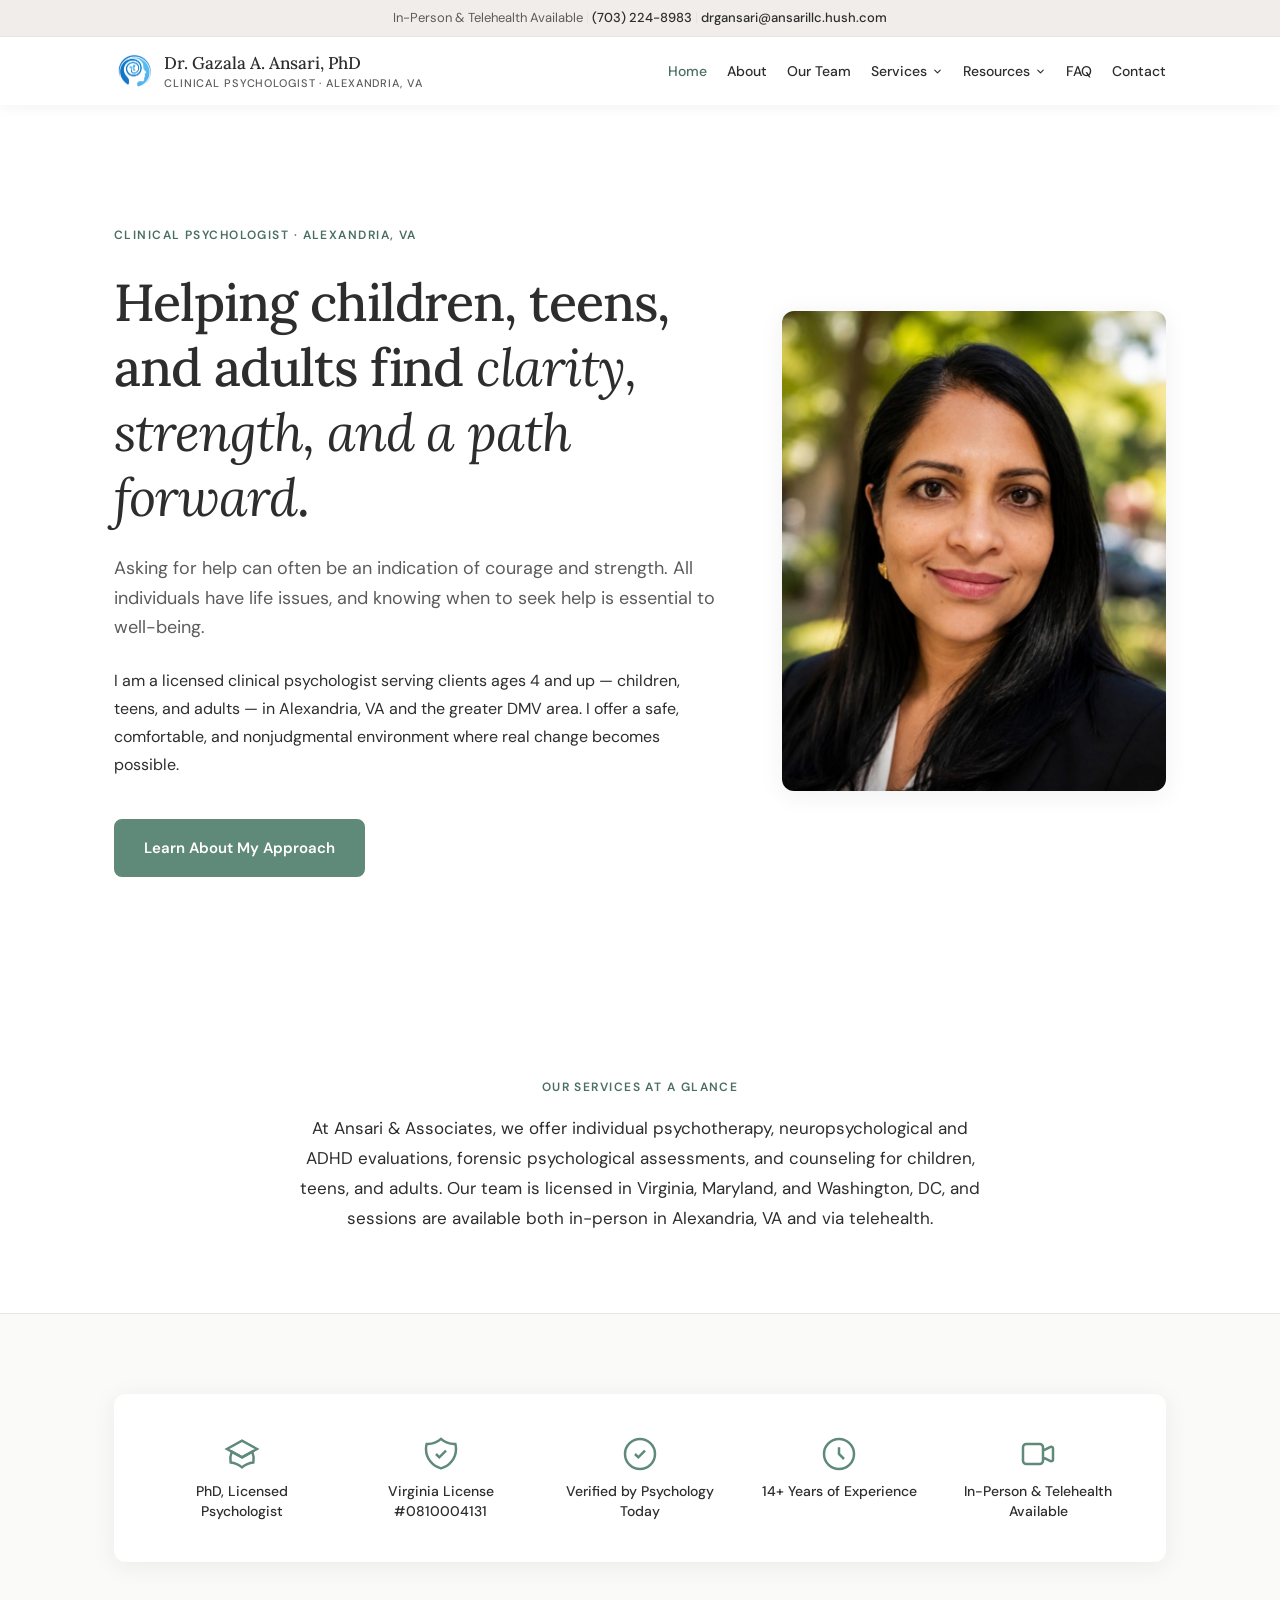
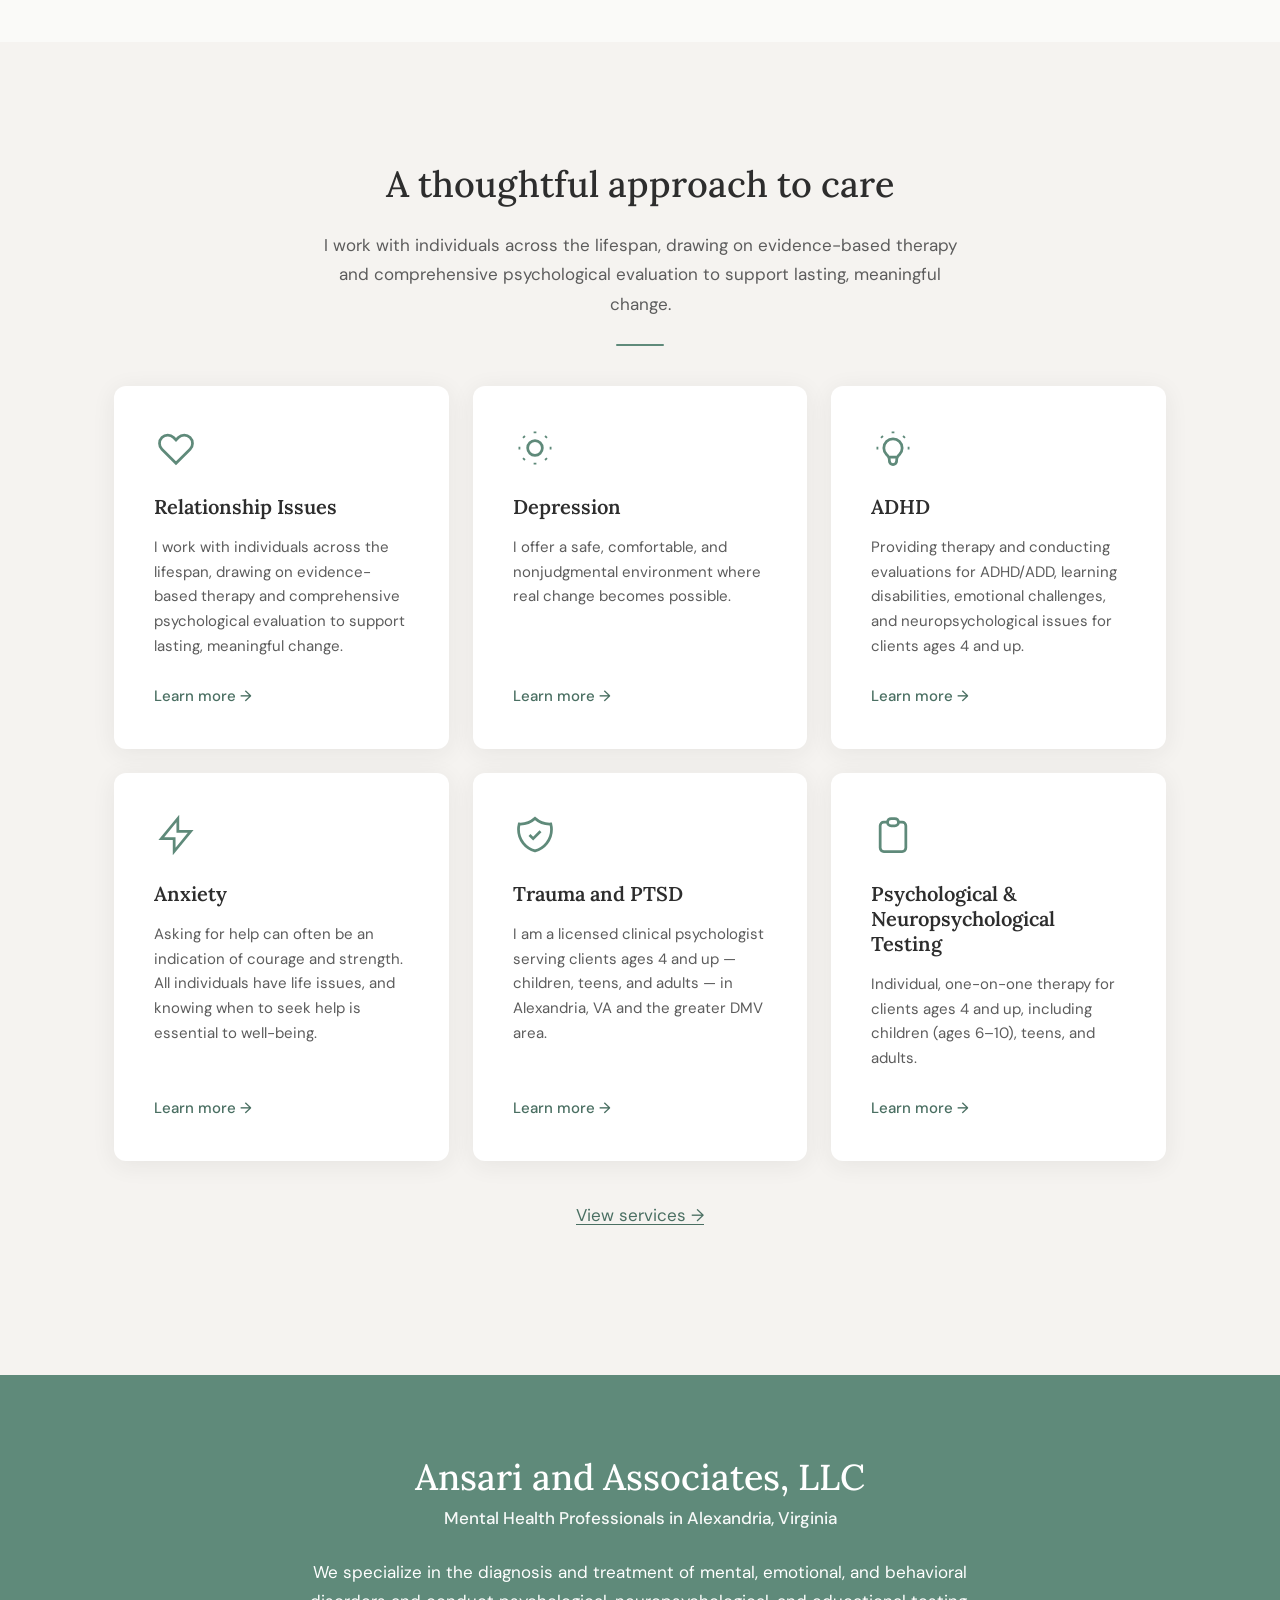
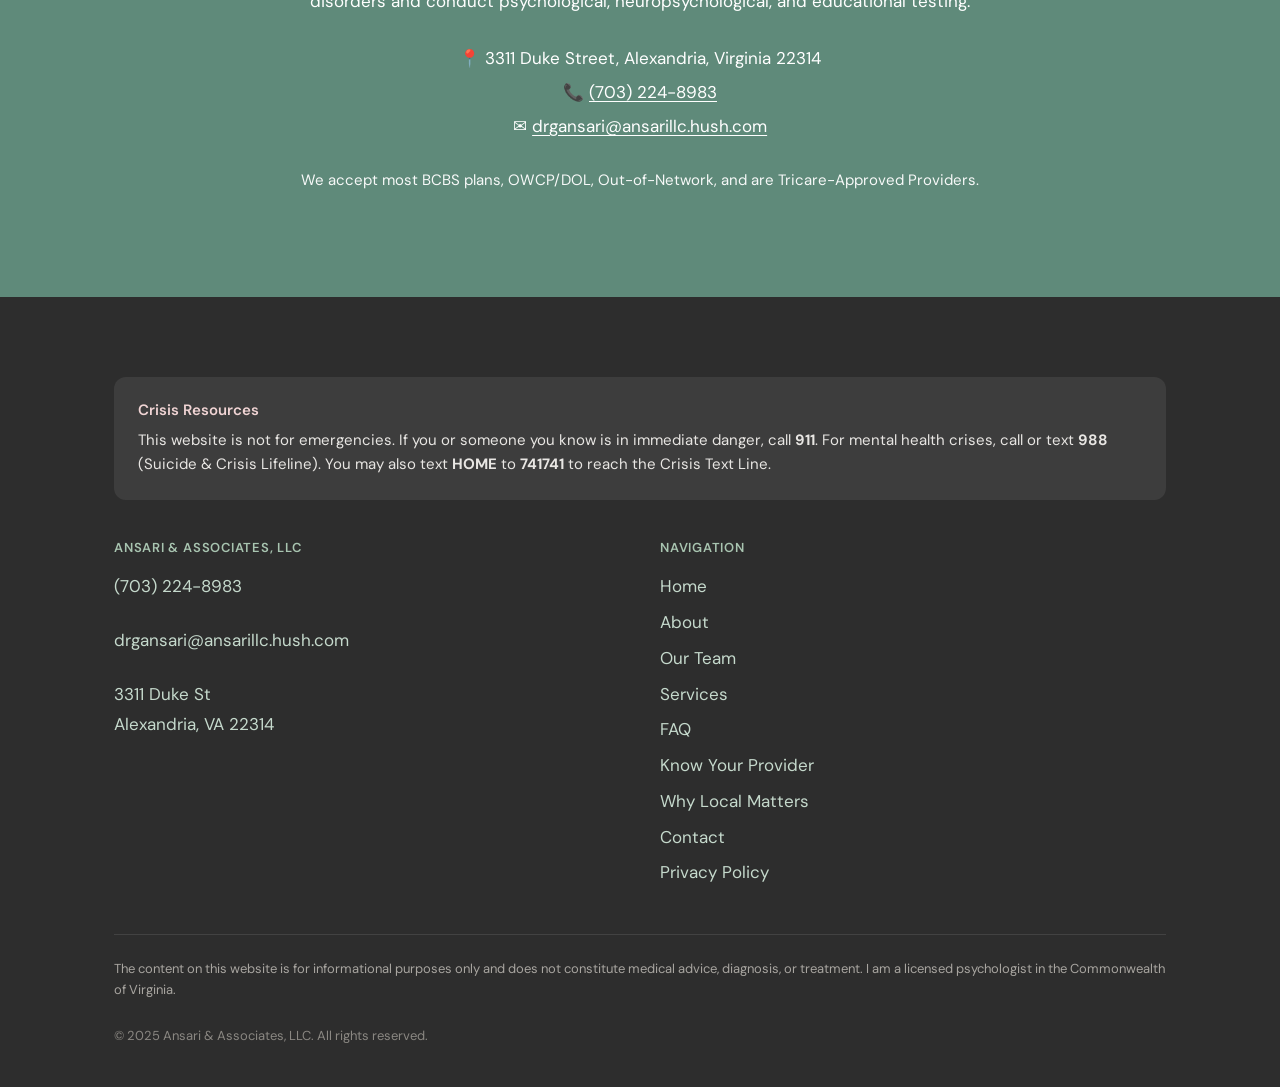
==== commit bc3d6e45: "Add logo, remove CTA buttons, update clinician headings and bios - Add practice logo to nav bar on a" ====
--- a/index.html
+++ b/index.html
@@ -22,8 +22,8 @@
     <div class="nav-bar">
       <div class="container nav-bar__inner">
         <a href="index.html" class="logo" aria-label="Dr. Gazala A. Ansari — Home">
-          Dr. Gazala A. Ansari, PhD
-          <span>Clinical Psychologist · Alexandria, VA</span>
+          <img src="images/logo.png" alt="" class="logo__img" aria-hidden="true">
+          <span class="logo__text">Dr. Gazala A. Ansari, PhD<span>Clinical Psychologist · Alexandria, VA</span></span>
         </a>
         <button class="nav-toggle" type="button" aria-expanded="false" aria-controls="main-nav">Menu</button>
         <nav class="main-nav" id="main-nav" aria-label="Main navigation">
--- a/css/styles.css
+++ b/css/styles.css
@@ -186,20 +186,33 @@
 }
 
 .logo {
+  display: flex;
+  align-items: center;
+  gap: 0.625rem;
+  text-decoration: none;
+  color: var(--color-text);
+  flex: 0 0 auto;
+  min-width: 0;
+}
+
+.logo__img {
+  width: 2.5rem;
+  height: 2.5rem;
+  object-fit: contain;
+  flex-shrink: 0;
+}
+
+.logo__text {
   font-family: var(--font-serif);
   font-size: 1.0625rem;
   font-weight: 500;
-  color: var(--color-text);
-  text-decoration: none;
   line-height: 1.3;
-  flex: 0 0 auto;
-  max-width: 18rem;
   white-space: nowrap;
   overflow: hidden;
   text-overflow: ellipsis;
 }
 
-.logo span {
+.logo__text span {
   display: block;
   font-family: var(--font-sans);
   font-size: 0.6875rem;
@@ -1596,6 +1609,17 @@
   }
 }
 
+@media (max-width: 480px) {
+  .logo__img {
+    width: 2rem;
+    height: 2rem;
+  }
+
+  .logo__text {
+    font-size: 0.9375rem;
+  }
+}
+
 @media (max-width: 768px) {
   :root {
     --space-xl: 3.5rem;
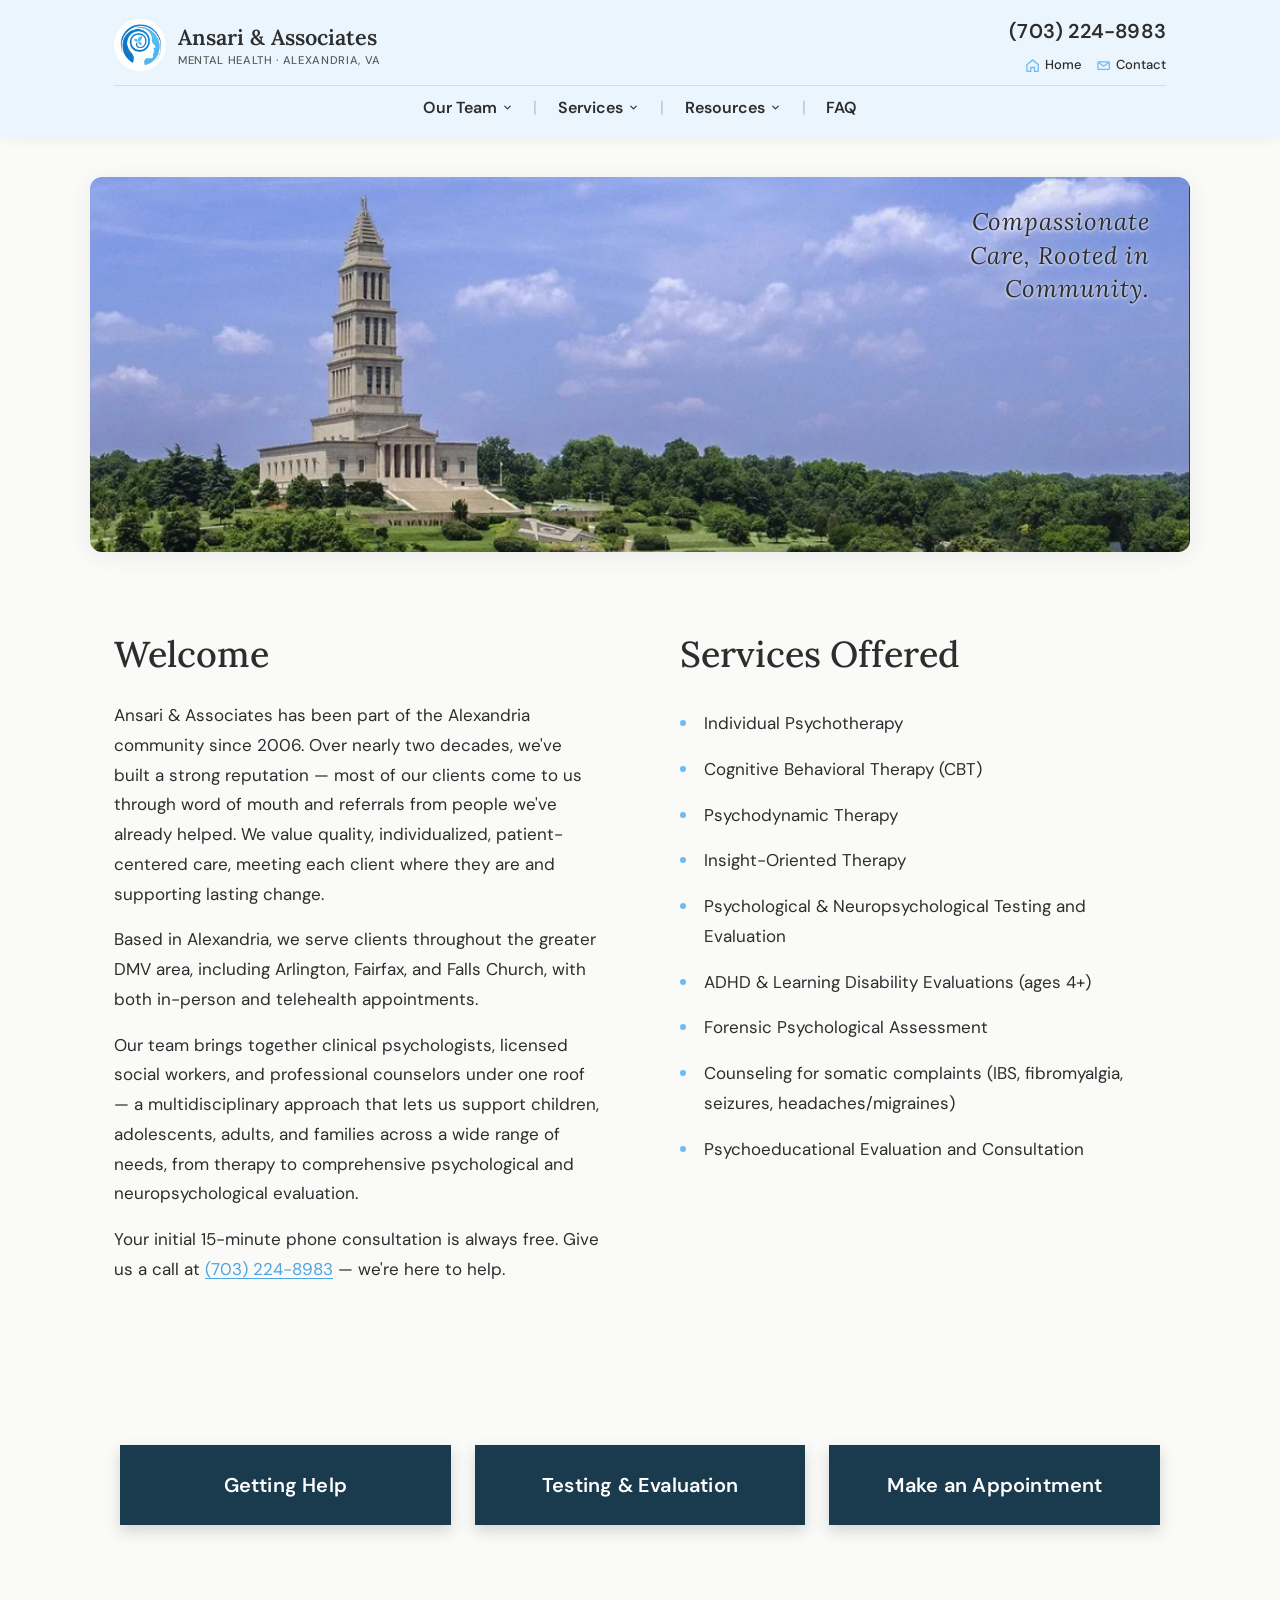
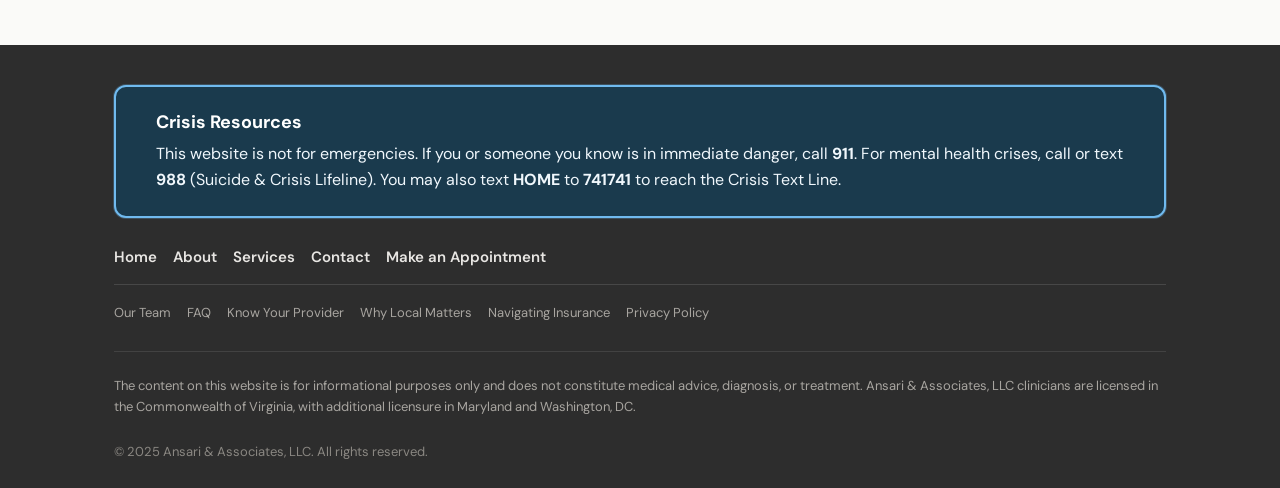
==== commit f0a956c2: "Refresh site content, layouts, and contact map. Restructure provider profiles and resources, update " ====
--- a/index.html
+++ b/index.html
@@ -3,8 +3,8 @@
 <head>
   <meta charset="UTF-8">
   <meta name="viewport" content="width=device-width, initial-scale=1.0">
-  <meta name="description" content="Licensed clinical psychologist in Alexandria, VA serving children, teens, and adults. In-person and telehealth available.">
-  <title>Dr. Gazala A. Ansari, PhD | Clinical Psychologist — Alexandria, VA</title>
+  <meta name="description" content="Ansari & Associates — mental health professionals in Alexandria, VA. Psychotherapy, testing & evaluation, and consultation.">
+  <title>Ansari &amp; Associates | Mental Health — Alexandria, VA</title>
   <link rel="preconnect" href="https://fonts.googleapis.com">
   <link rel="preconnect" href="https://fonts.gstatic.com" crossorigin>
   <link href="https://fonts.googleapis.com/css2?family=DM+Sans:ital,opsz,wght@0,9..40,400;0,9..40,500;0,9..40,600;1,9..40,400&family=Lora:ital,wght@0,400;0,500;0,600;1,400&display=swap" rel="stylesheet">
@@ -14,41 +14,53 @@
   <a href="#main-content" class="skip-link">Skip to main content</a>
 
   <header class="site-header">
-    <div class="utility-bar">
-      <div class="container utility-bar__inner">
-        <p>In-Person &amp; Telehealth Available <span class="utility-bar__sep" aria-hidden="true">|</span> <a href="tel:+17032248983">(703) 224-8983</a> <span class="utility-bar__sep" aria-hidden="true">|</span> <a href="mailto:drgansari@ansarillc.hush.com">drgansari@ansarillc.hush.com</a></p>
-      </div>
-    </div>
-    <div class="nav-bar">
-      <div class="container nav-bar__inner">
-        <a href="index.html" class="logo" aria-label="Dr. Gazala A. Ansari — Home">
-          <img src="images/logo.png" alt="" class="logo__img" aria-hidden="true">
-          <span class="logo__text">Dr. Gazala A. Ansari, PhD<span>Clinical Psychologist · Alexandria, VA</span></span>
-        </a>
-        <button class="nav-toggle" type="button" aria-expanded="false" aria-controls="main-nav">Menu</button>
+    <div class="header-bar">
+      <div class="container">
+        <div class="header-bar__top">
+          <a href="index.html" class="logo" aria-label="Ansari &amp; Associates — Home">
+            <img src="images/logo.png" alt="" class="logo__img" aria-hidden="true">
+            <span class="logo__text">Ansari &amp; Associates<span>Mental Health · Alexandria, VA</span></span>
+          </a>
+          <div class="header-bar__right">
+            <a class="header-phone" href="tel:+17032248983">(703) 224-8983</a>
+            <div class="header-quick-links">
+              <a href="index.html"><svg viewBox="0 0 24 24" fill="none" stroke="currentColor" stroke-width="2" aria-hidden="true"><path d="M3 10.5L12 3l9 7.5V20a1 1 0 01-1 1h-5v-6H9v6H4a1 1 0 01-1-1v-9.5z"/></svg> Home</a>
+              <a href="contact.html"><svg viewBox="0 0 24 24" fill="none" stroke="currentColor" stroke-width="2" aria-hidden="true"><path d="M4 6h16a1 1 0 011 1v10a1 1 0 01-1 1H4a1 1 0 01-1-1V7a1 1 0 011-1z"/><path d="M4 7l8 6 8-6"/></svg> Contact</a>
+            </div>
+            <button class="nav-toggle" type="button" aria-expanded="false" aria-controls="main-nav">Menu</button>
+          </div>
+        </div>
         <nav class="main-nav" id="main-nav" aria-label="Main navigation">
           <ul>
-            <li><a href="index.html" aria-current="page">Home</a></li>
-            <li><a href="about.html">About</a></li>
-            <li><a href="team.html">Our Team</a></li>
+            <li class="nav-mobile-only"><a href="index.html">Home</a></li>
+            <li class="nav-dropdown nav-dropdown--team">
+              <a href="team.html" class="nav-dropdown__toggle" aria-expanded="false" aria-haspopup="true">Our Team</a>
+              <ul class="nav-dropdown__menu">
+                <li><a href="about.html">Dr. Gazala Ansari</a></li>
+                <li><a href="team-emily.html">Mrs. Emily Apyan</a></li>
+                <li><a href="team-shelby.html">Mrs. Shelby Grant-Workman</a></li>
+                <li><a href="team-stancell.html">Dr. Waltrina Stancell</a></li>
+              </ul>
+            </li>
             <li class="nav-dropdown">
               <a href="services.html" class="nav-dropdown__toggle" aria-expanded="false" aria-haspopup="true">Services</a>
               <ul class="nav-dropdown__menu">
                 <li><a href="services.html#therapy">Therapy &amp; Clinical Services</a></li>
-                <li><a href="services.html#issues">Issues I Work With</a></li>
+                <li><a href="services.html#issues">Issues We Work With</a></li>
                 <li><a href="services.html#availability">Availability</a></li>
               </ul>
             </li>
+            <!-- FLAG: Fees page does not exist (removed earlier); skipped per instructions -->
             <li class="nav-dropdown nav-dropdown--resources">
-              <a href="know-your-provider.html" class="nav-dropdown__toggle" aria-haspopup="true">Resources</a>
+              <a href="resources.html" class="nav-dropdown__toggle" aria-haspopup="true">Resources</a>
               <ul class="nav-dropdown__menu">
-                <li><a href="know-your-provider.html">Know Your Provider</a></li>
-                <li><a href="why-local-matters.html">Why Local Matters</a></li>
+                <li><a href="resources.html#know-your-provider">Know Your Provider</a></li>
+                <li><a href="resources.html#why-local-matters">Why Local Matters</a></li>
+                <li><a href="resources.html#navigating-insurance">Navigating Insurance</a></li>
               </ul>
             </li>
             <li><a href="faq.html">FAQ</a></li>
-            
-            <li><a href="contact.html">Contact</a></li>
+            <li class="nav-mobile-only"><a href="contact.html">Contact</a></li>
           </ul>
         </nav>
       </div>
@@ -56,126 +68,52 @@
   </header>
 
   <main id="main-content">
-    <section class="hero">
-      <div class="container">
-        <div class="hero__grid">
-          <div class="hero__content">
-            <span class="section-label hero__label">Clinical Psychologist · Alexandria, VA</span>
-            <h1 class="hero__headline">Helping children, teens, and adults find <em>clarity, strength, and a path forward</em>.</h1>
-            <p class="hero__subheadline">Asking for help can often be an indication of courage and strength. All individuals have life issues, and knowing when to seek help is essential to well-being.</p>
-            <p class="hero__intro">I am a licensed clinical psychologist serving clients ages 4 and up — children, teens, and adults — in Alexandria, VA and the greater DMV area. I offer a safe, comfortable, and nonjudgmental environment where real change becomes possible.</p>
-            <div class="btn-row">
-              <a href="about.html" class="btn btn--primary">Learn About My Approach</a>
-            </div>
-          </div>
-          <figure class="hero__photo profile-photo">
-            <img
-              src="images/dr-ansari.png"
-              alt="Gazala Ansari, PhD — Clinical Psychologist in Alexandria, VA"
-              width="440"
-              height="550"
-              loading="eager">
-          </figure>
-        </div>
+    <h1 class="sr-only">Ansari &amp; Associates — Mental Health in Alexandria, VA</h1>
+
+    <section class="home-banner" aria-label="Alexandria landmark">
+      <div class="home-banner__inner">
+        <img
+          src="images/masonic-memorial-banner.png"
+          alt="George Washington Masonic National Memorial in Alexandria, Virginia"
+          width="1200"
+          height="400"
+          loading="eager">
+        <p class="home-banner__tagline">Compassionate Care, Rooted in Community.</p>
       </div>
     </section>
 
-    <section class="services-summary" aria-label="Services overview">
-      <div class="container">
-        <div class="services-summary__inner">
-          <span class="section-label">Our Services at a Glance</span>
-          <p>At Ansari &amp; Associates, we offer individual psychotherapy, neuropsychological and ADHD evaluations, forensic psychological assessments, and counseling for children, teens, and adults. Our team is licensed in Virginia, Maryland, and Washington, DC, and sessions are available both in-person in Alexandria, VA and via telehealth.</p>
-        </div>
-      </div>
-    </section>
-
-    <section class="hero__below" aria-label="Credentials and qualifications">
-      <div class="container">
-        <div class="trust-badges" role="list">
-          <div class="trust-badge" role="listitem">
-            <svg class="trust-badge__icon" viewBox="0 0 24 24" fill="none" stroke="currentColor" stroke-width="1.5" aria-hidden="true"><path d="M12 14l9-5-9-5-9 5 9 5z"/><path d="M12 14l6.16-3.422a12.083 12.083 0 01.665 6.479A11.952 11.952 0 0012 20.055a11.952 11.952 0 00-6.824-2.998 12.078 12.078 0 01.665-6.479L12 14z"/></svg>
-            <span class="trust-badge__label">PhD, Licensed Psychologist</span>
+    <section class="home-main">
+      <div class="home-main__inner">
+        <div class="home-split">
+          <div class="home-split__col">
+            <h2>Welcome</h2>
+            <p>Ansari &amp; Associates has been part of the Alexandria community since 2006. Over nearly two decades, we've built a strong reputation — most of our clients come to us through word of mouth and referrals from people we've already helped. We value quality, individualized, patient-centered care, meeting each client where they are and supporting lasting change.</p>
+            <p>Based in Alexandria, we serve clients throughout the greater DMV area, including Arlington, Fairfax, and Falls Church, with both in-person and telehealth appointments.</p>
+            <p>Our team brings together clinical psychologists, licensed social workers, and professional counselors under one roof — a multidisciplinary approach that lets us support children, adolescents, adults, and families across a wide range of needs, from therapy to comprehensive psychological and neuropsychological evaluation.</p>
+            <p>Your initial 15-minute phone consultation is always free. Give us a call at <a href="tel:+17032248983">(703) 224-8983</a> — we're here to help.</p>
           </div>
-          <div class="trust-badge" role="listitem">
-            <svg class="trust-badge__icon" viewBox="0 0 24 24" fill="none" stroke="currentColor" stroke-width="1.5" aria-hidden="true"><path d="M9 12l2 2 4-4m5.618-4.016A11.955 11.955 0 0112 2.944a11.955 11.955 0 01-8.618 3.04A12.02 12.02 0 003 9c0 5.591 3.824 10.29 9 11.622 5.176-1.332 9-6.03 9-11.622 0-1.042-.133-2.052-.382-3.016z"/></svg>
-            <span class="trust-badge__label">Virginia License #0810004131</span>
-          </div>
-          <div class="trust-badge" role="listitem">
-            <svg class="trust-badge__icon" viewBox="0 0 24 24" fill="none" stroke="currentColor" stroke-width="1.5" aria-hidden="true"><path d="M9 12l2 2 4-4m6 2a9 9 0 11-18 0 9 9 0 0118 0z"/></svg>
-            <span class="trust-badge__label">Verified by Psychology Today</span>
-          </div>
-          <div class="trust-badge" role="listitem">
-            <svg class="trust-badge__icon" viewBox="0 0 24 24" fill="none" stroke="currentColor" stroke-width="1.5" aria-hidden="true"><path d="M12 8v4l3 3m6-3a9 9 0 11-18 0 9 9 0 0118 0z"/></svg>
-            <span class="trust-badge__label">14+ Years of Experience</span>
-          </div>
-          <div class="trust-badge" role="listitem">
-            <svg class="trust-badge__icon" viewBox="0 0 24 24" fill="none" stroke="currentColor" stroke-width="1.5" aria-hidden="true"><path d="M15 10l4.553-2.276A1 1 0 0121 8.618v6.764a1 1 0 01-1.447.894L15 14M5 18h8a2 2 0 002-2V8a2 2 0 00-2-2H5a2 2 0 00-2 2v8a2 2 0 002 2z"/></svg>
-            <span class="trust-badge__label">In-Person &amp; Telehealth Available</span>
+          <div class="home-split__col">
+            <h2>Services Offered</h2>
+            <ul class="approach-list">
+              <li>Individual Psychotherapy</li>
+              <li>Cognitive Behavioral Therapy (CBT)</li>
+              <li>Psychodynamic Therapy</li>
+              <li>Insight-Oriented Therapy</li>
+              <li>Psychological &amp; Neuropsychological Testing and Evaluation</li>
+              <li>ADHD &amp; Learning Disability Evaluations (ages 4+)</li>
+              <li>Forensic Psychological Assessment</li>
+              <li>Counseling for somatic complaints (IBS, fibromyalgia, seizures, headaches/migraines)</li>
+              <li>Psychoeducational Evaluation and Consultation</li>
+            </ul>
           </div>
         </div>
       </div>
-    </section>
 
-    <section class="services-grid-section">
-      <div class="container">
-        <div class="section-heading">
-          <h2>A thoughtful approach to care</h2>
-          <p class="text-muted">I work with individuals across the lifespan, drawing on evidence-based therapy and comprehensive psychological evaluation to support lasting, meaningful change.</p>
-        </div>
-        <div class="services-grid">
-          <article class="service-card">
-            <svg class="service-card__icon" viewBox="0 0 24 24" fill="none" stroke="currentColor" stroke-width="1.5" aria-hidden="true"><path d="M4.318 6.318a4.5 4.5 0 000 6.364L12 20.364l7.682-7.682a4.5 4.5 0 00-6.364-6.364L12 7.636l-1.318-1.318a4.5 4.5 0 00-6.364 0z"/></svg>
-            <h3 class="service-card__title">Relationship Issues</h3>
-            <p class="service-card__desc">I work with individuals across the lifespan, drawing on evidence-based therapy and comprehensive psychological evaluation to support lasting, meaningful change.</p>
-            <a href="services.html#issues" class="service-card__link">Learn more &rarr;</a>
-          </article>
-          <article class="service-card">
-            <svg class="service-card__icon" viewBox="0 0 24 24" fill="none" stroke="currentColor" stroke-width="1.5" aria-hidden="true"><path d="M12 3v1m0 16v1m9-9h-1M4 12H3m15.364 6.364l-.707-.707M6.343 6.343l-.707-.707m12.728 0l-.707.707M6.343 17.657l-.707.707M16 12a4 4 0 11-8 0 4 4 0 018 0z"/></svg>
-            <h3 class="service-card__title">Depression</h3>
-            <p class="service-card__desc">I offer a safe, comfortable, and nonjudgmental environment where real change becomes possible.</p>
-            <a href="services.html#issues" class="service-card__link">Learn more &rarr;</a>
-          </article>
-          <article class="service-card">
-            <svg class="service-card__icon" viewBox="0 0 24 24" fill="none" stroke="currentColor" stroke-width="1.5" aria-hidden="true"><path d="M9.663 17h4.673M12 3v1m6.364 1.636l-.707.707M21 12h-1M4 12H3m3.343-5.657l-.707-.707m2.828 9.9a5 5 0 117.072 0l-.548.547A3.374 3.374 0 0014 18.469V19a2 2 0 11-4 0v-.531c0-.895-.356-1.754-.988-2.386l-.548-.547z"/></svg>
-            <h3 class="service-card__title">ADHD</h3>
-            <p class="service-card__desc">Providing therapy and conducting evaluations for ADHD/ADD, learning disabilities, emotional challenges, and neuropsychological issues for clients ages 4 and up.</p>
-            <a href="services.html#issues" class="service-card__link">Learn more &rarr;</a>
-          </article>
-          <article class="service-card">
-            <svg class="service-card__icon" viewBox="0 0 24 24" fill="none" stroke="currentColor" stroke-width="1.5" aria-hidden="true"><path d="M13 10V3L4 14h7v7l9-11h-7z"/></svg>
-            <h3 class="service-card__title">Anxiety</h3>
-            <p class="service-card__desc">Asking for help can often be an indication of courage and strength. All individuals have life issues, and knowing when to seek help is essential to well-being.</p>
-            <a href="services.html#issues" class="service-card__link">Learn more &rarr;</a>
-          </article>
-          <article class="service-card">
-            <svg class="service-card__icon" viewBox="0 0 24 24" fill="none" stroke="currentColor" stroke-width="1.5" aria-hidden="true"><path d="M9 12l2 2 4-4m5.618-4.016A11.955 11.955 0 0112 2.944a11.955 11.955 0 01-8.618 3.04A12.02 12.02 0 003 9c0 5.591 3.824 10.29 9 11.622 5.176-1.332 9-6.03 9-11.622 0-1.042-.133-2.052-.382-3.016z"/></svg>
-            <h3 class="service-card__title">Trauma and PTSD</h3>
-            <p class="service-card__desc">I am a licensed clinical psychologist serving clients ages 4 and up — children, teens, and adults — in Alexandria, VA and the greater DMV area.</p>
-            <a href="services.html#issues" class="service-card__link">Learn more &rarr;</a>
-          </article>
-          <article class="service-card">
-            <svg class="service-card__icon" viewBox="0 0 24 24" fill="none" stroke="currentColor" stroke-width="1.5" aria-hidden="true"><path d="M9 5H7a2 2 0 00-2 2v12a2 2 0 002 2h10a2 2 0 002-2V7a2 2 0 00-2-2h-2M9 5a2 2 0 002 2h2a2 2 0 002-2M9 5a2 2 0 012-2h2a2 2 0 012 2"/></svg>
-            <h3 class="service-card__title">Psychological &amp; Neuropsychological Testing</h3>
-            <p class="service-card__desc">Individual, one-on-one therapy for clients ages 4 and up, including children (ages 6–10), teens, and adults.</p>
-            <a href="services.html#therapy" class="service-card__link">Learn more &rarr;</a>
-          </article>
-        </div>
-        <p class="text-center" style="margin-top: var(--space-lg);"><a href="services.html">View services &rarr;</a></p>
-      </div>
-    </section>
-
-    <section class="brochure-callout" aria-label="About Ansari and Associates">
-      <div class="container">
-        <div class="brochure-callout__inner">
-          <h2>Ansari and Associates, LLC</h2>
-          <p class="brochure-callout__sub">Mental Health Professionals in Alexandria, Virginia</p>
-          <p>We specialize in the diagnosis and treatment of mental, emotional, and behavioral disorders and conduct psychological, neuropsychological, and educational testing.</p>
-          <p class="brochure-callout__contact">
-            <span aria-hidden="true">📍</span> 3311 Duke Street, Alexandria, Virginia 22314<br>
-            <span aria-hidden="true">📞</span> <a href="tel:+17032248983">(703) 224-8983</a><br>
-            <span aria-hidden="true">✉</span> <a href="mailto:drgansari@ansarillc.hush.com">drgansari@ansarillc.hush.com</a>
-          </p>
-          <p class="brochure-callout__insurance">We accept most BCBS plans, OWCP/DOL, Out-of-Network, and are Tricare-Approved Providers.</p>
+      <div class="hero-cta-row" aria-label="Quick links">
+        <div class="hero-cta-row__buttons">
+          <a href="services.html" class="hero-cta-btn">Getting Help</a>
+          <a href="services.html#therapy" class="hero-cta-btn">Testing &amp; Evaluation</a>
+          <a href="contact.html" class="hero-cta-btn">Make an Appointment</a>
         </div>
       </div>
     </section>
@@ -187,29 +125,31 @@
         <h3>Crisis Resources</h3>
         <p>This website is not for emergencies. If you or someone you know is in immediate danger, call <strong>911</strong>. For mental health crises, call or text <strong>988</strong> (Suicide &amp; Crisis Lifeline). You may also text <strong>HOME</strong> to <strong>741741</strong> to reach the Crisis Text Line.</p>
       </div>
-      <div class="footer-grid">
-        <div>
-          <h3>Ansari &amp; Associates, LLC</h3>
-          <p><a href="tel:+17032248983">(703) 224-8983</a></p>
-          <p><a href="mailto:drgansari@ansarillc.hush.com">drgansari@ansarillc.hush.com</a></p>
-          <p><a href="https://www.google.com/maps/search/?api=1&query=3311+Duke+St,+Alexandria,+VA+22314" target="_blank" rel="noopener noreferrer">3311 Duke St<br>Alexandria, VA 22314</a></p>
-        </div>
-        <nav class="footer-nav" aria-label="Footer navigation">
-          <h3>Navigation</h3>
+      <div class="footer-links">
+        <div class="footer-links__primary">
+          <nav class="footer-nav footer-nav--primary" aria-label="Primary footer navigation">
+            <ul>
+              <li><a href="index.html">Home</a></li>
+              <li><a href="about.html">About</a></li>
+              <li><a href="services.html">Services</a></li>
+              <li><a href="contact.html">Contact</a></li>
+              <li><a href="contact.html">Make an Appointment</a></li>
+            </ul>
+          </nav>
+</div>
+        <div class="footer-links__divider" aria-hidden="true"></div>
+        <nav class="footer-nav footer-nav--secondary" aria-label="Secondary footer navigation">
           <ul>
-            <li><a href="index.html">Home</a></li>
-            <li><a href="about.html">About</a></li>
             <li><a href="team.html">Our Team</a></li>
-            <li><a href="services.html">Services</a></li>
             <li><a href="faq.html">FAQ</a></li>
-            <li><a href="know-your-provider.html">Know Your Provider</a></li>
-            <li><a href="why-local-matters.html">Why Local Matters</a></li>
-            <li><a href="contact.html">Contact</a></li>
+            <li><a href="resources.html#know-your-provider">Know Your Provider</a></li>
+            <li><a href="resources.html#why-local-matters">Why Local Matters</a></li>
+            <li><a href="resources.html#navigating-insurance">Navigating Insurance</a></li>
             <li><a href="privacy.html">Privacy Policy</a></li>
           </ul>
         </nav>
       </div>
-      <p class="legal-disclaimer">The content on this website is for informational purposes only and does not constitute medical advice, diagnosis, or treatment. I am a licensed psychologist in the Commonwealth of Virginia.</p>
+      <p class="legal-disclaimer">The content on this website is for informational purposes only and does not constitute medical advice, diagnosis, or treatment. Ansari &amp; Associates, LLC clinicians are licensed in the Commonwealth of Virginia, with additional licensure in Maryland and Washington, DC.</p>
       <p class="footer-copy">&copy; 2025 Ansari &amp; Associates, LLC. All rights reserved.</p>
     </div>
   </footer>
--- a/css/styles.css
+++ b/css/styles.css
@@ -1,14 +1,15 @@
-/* Dr. Gazala A. Ansari — Psychology Practice Site */
+/* Ansari & Associates — Psychology Practice Site */
 
 :root {
   --color-bg: #fafaf8;
   --color-bg-alt: #f5f3f0;
-  --color-utility: #f0edea;
+  --color-utility: #70baef;
   --color-surface: #ffffff;
-  --color-accent: #5f8a7a;
-  --color-accent-dark: #4a6f62;
-  --color-accent-light: #e8f2ed;
-  --color-teal: #5a8a8a;
+  --accent: #70baef;
+  --color-accent: #70baef;
+  --color-accent-dark: #4fa5e0;
+  --color-accent-light: #eaf5fd;
+  --color-teal: #4fa5e0;
   --color-text: #2d2d2d;
   --color-text-muted: #5c5c5c;
   --color-border: #e8e4df;
@@ -21,9 +22,9 @@
   --space-xl: 5rem;
   --space-2xl: 7.5rem;
   --max-width: 68.75rem;
-  --nav-height: 4.25rem;
-  --utility-height: 2.25rem;
-  --header-total: calc(var(--nav-height) + var(--utility-height));
+  --nav-height: auto;
+  --utility-height: 0px;
+  --header-total: 0px;
   --radius: 8px;
   --radius-lg: 12px;
   --shadow-sm: 0 2px 12px rgba(45, 45, 45, 0.06);
@@ -129,103 +130,124 @@
   top: var(--space-sm);
 }
 
-/* Utility bar */
-.utility-bar {
-  background: var(--color-utility);
-  border-bottom: 1px solid var(--color-border);
-  font-size: 0.8125rem;
-  color: var(--color-text-muted);
-}
-
-.utility-bar__inner {
-  display: flex;
-  justify-content: center;
-  align-items: center;
-  flex-wrap: wrap;
-  gap: 0.5rem 0.75rem;
-  min-height: var(--utility-height);
-  text-align: center;
-}
-
-.utility-bar__inner p {
-  margin: 0;
-}
-
-.utility-bar a {
-  color: var(--color-text);
-  text-decoration: none;
-  font-weight: 500;
-}
-
-.utility-bar a:hover,
-.utility-bar a:focus-visible {
-  color: var(--color-accent-dark);
-}
-
-.utility-bar__sep {
-  color: var(--color-border);
-  user-select: none;
-}
-
-/* Site header */
+/* Site header — pale blue bar; #70BAEF used as accent only */
 .site-header {
   position: sticky;
   top: 0;
   z-index: 200;
-  background: var(--color-surface);
+  background: var(--color-accent-light);
   box-shadow: var(--shadow-sm);
 }
 
-.nav-bar__inner {
+.header-bar {
+  background: var(--color-accent-light);
+  color: var(--color-text);
+}
+
+.header-bar__top {
   display: flex;
   align-items: center;
   justify-content: space-between;
+  gap: 1rem;
+  padding: 0.85rem 0 0.5rem;
   flex-wrap: nowrap;
-  gap: 1rem;
-  min-height: var(--nav-height);
 }
 
 .logo {
   display: flex;
   align-items: center;
-  gap: 0.625rem;
+  gap: 0.75rem;
   text-decoration: none;
   color: var(--color-text);
-  flex: 0 0 auto;
+  flex: 0 1 auto;
   min-width: 0;
 }
 
 .logo__img {
-  width: 2.5rem;
-  height: 2.5rem;
+  width: 3.25rem;
+  height: 3.25rem;
   object-fit: contain;
   flex-shrink: 0;
+  background: #ffffff;
+  border-radius: 50%;
 }
 
 .logo__text {
   font-family: var(--font-serif);
-  font-size: 1.0625rem;
-  font-weight: 500;
-  line-height: 1.3;
-  white-space: nowrap;
-  overflow: hidden;
-  text-overflow: ellipsis;
+  font-size: 1.35rem;
+  font-weight: 600;
+  line-height: 1.25;
+  color: var(--color-text);
 }
 
 .logo__text span {
   display: block;
   font-family: var(--font-sans);
-  font-size: 0.6875rem;
+  font-size: 0.7rem;
   font-weight: 500;
   color: var(--color-text-muted);
-  letter-spacing: 0.08em;
+  letter-spacing: 0.06em;
   text-transform: uppercase;
-  margin-top: 0.125rem;
+  margin-top: 0.15rem;
+}
+
+.header-bar__right {
+  display: flex;
+  flex-direction: column;
+  align-items: flex-end;
+  gap: 0.35rem;
+  flex-shrink: 0;
+}
+
+.header-phone {
+  font-family: var(--font-sans);
+  font-size: 1.25rem;
+  font-weight: 600;
+  color: var(--color-text);
+  text-decoration: none;
+  letter-spacing: 0.01em;
+  white-space: nowrap;
+}
+
+.header-phone:hover,
+.header-phone:focus-visible {
+  color: var(--color-accent-dark);
+  text-decoration: underline;
+}
+
+.header-quick-links {
+  display: flex;
+  align-items: center;
+  gap: 0.85rem;
+}
+
+.header-quick-links a {
+  display: inline-flex;
+  align-items: center;
+  gap: 0.3rem;
+  color: var(--color-text);
+  text-decoration: none;
+  font-size: 0.8125rem;
+  font-weight: 500;
+}
+
+.header-quick-links a:hover,
+.header-quick-links a:focus-visible {
+  color: var(--color-accent-dark);
+  text-decoration: underline;
+}
+
+.header-quick-links svg {
+  width: 0.95rem;
+  height: 0.95rem;
+  flex-shrink: 0;
+  color: var(--accent);
+  stroke: var(--accent);
 }
 
 .nav-toggle {
   display: none;
-  background: none;
+  background: #ffffff;
   border: 1px solid var(--color-border);
   border-radius: var(--radius);
   padding: 0.5rem 0.75rem;
@@ -233,21 +255,24 @@
   font-family: var(--font-sans);
   font-size: 0.875rem;
   color: var(--color-text);
+  flex-shrink: 0;
 }
 
 .main-nav {
   display: flex;
   align-items: center;
-  gap: 1rem;
-  flex-wrap: nowrap;
+  justify-content: center;
+  padding: 0.35rem 0 0.85rem;
+  border-top: 1px solid rgba(112, 186, 239, 0.35);
   min-width: 0;
 }
 
 .main-nav > ul {
   display: flex;
   align-items: center;
-  flex-wrap: nowrap;
-  gap: 0 1.25rem;
+  justify-content: center;
+  flex-wrap: wrap;
+  gap: 0;
   list-style: none;
   margin: 0;
   padding: 0;
@@ -256,15 +281,30 @@
 .main-nav > ul > li {
   margin: 0;
   flex-shrink: 0;
+  display: flex;
+  align-items: center;
+}
+
+.main-nav > ul > li:not(:last-child)::after {
+  content: "|";
+  color: rgba(45, 45, 45, 0.3);
+  margin: 0 0.55rem;
+  font-weight: 300;
+  user-select: none;
+}
+
+/* Hidden mobile-only items shouldn't leave a trailing pipe on desktop */
+.main-nav > ul > li:has(+ .nav-mobile-only)::after {
+  display: none;
 }
 
 .main-nav > ul > li > a,
 .nav-dropdown__toggle {
   text-decoration: none;
-  font-size: 0.875rem;
-  font-weight: 500;
+  font-size: 1rem;
+  font-weight: 600;
   color: var(--color-text);
-  padding: 0.25rem 0;
+  padding: 0.4rem 0.75rem;
   background: none;
   border: none;
   cursor: pointer;
@@ -274,6 +314,8 @@
   gap: 0.3rem;
   white-space: nowrap;
   line-height: 1.2;
+  border-radius: var(--radius);
+  transition: background var(--transition), color var(--transition);
 }
 
 .nav-dropdown__toggle::after {
@@ -287,7 +329,6 @@
   transition: transform var(--transition);
 }
 
-/* Desktop: flip chevron when hovering or keyboard-focused */
 @media (hover: hover) and (min-width: 1025px) {
   .nav-dropdown:hover .nav-dropdown__toggle::after,
   .nav-dropdown:focus-within .nav-dropdown__toggle::after {
@@ -295,12 +336,20 @@
   }
 }
 
-.main-nav a:hover,
-.main-nav a:focus-visible,
-.main-nav a[aria-current="page"],
+.main-nav > ul > li > a:hover,
+.main-nav > ul > li > a:focus-visible,
+.main-nav > ul > li > a[aria-current="page"],
 .nav-dropdown__toggle:hover,
-.nav-dropdown__toggle:focus-visible {
-  color: var(--color-accent-dark);
+.nav-dropdown__toggle:focus-visible,
+.nav-dropdown__toggle[aria-current="page"],
+.nav-dropdown:hover > .nav-dropdown__toggle {
+  background: var(--accent);
+  color: #ffffff;
+}
+
+/* Home / Contact appear in the hamburger menu only */
+.main-nav > ul > li.nav-mobile-only {
+  display: none;
 }
 
 .btn--nav-cta {
@@ -315,10 +364,8 @@
   position: relative;
 }
 
-/* Invisible hover bridge between the toggle and menu so cursor can travel
-   into the dropdown without losing :hover. Desktop only. */
 @media (hover: hover) and (min-width: 1025px) {
-  .nav-dropdown::after {
+  .nav-dropdown::before {
     content: "";
     position: absolute;
     top: 100%;
@@ -328,29 +375,30 @@
     pointer-events: none;
   }
 
-  .nav-dropdown:hover::after,
-  .nav-dropdown:focus-within::after {
+  .nav-dropdown:hover::before,
+  .nav-dropdown:focus-within::before {
     pointer-events: auto;
   }
 }
 
 .nav-dropdown__menu {
   position: absolute;
-  top: calc(100% + 0.65rem);
+  top: calc(100% + 0.45rem);
   left: 50%;
   transform: translateX(-50%);
-  min-width: 17rem;
+  min-width: 15rem;
   background: var(--color-surface);
   border-radius: var(--radius);
   box-shadow: var(--shadow-md);
   list-style: none;
   margin: 0;
-  padding: 0.65rem 0;
+  padding: 0;
   opacity: 0;
   visibility: hidden;
   pointer-events: none;
   transition: opacity var(--transition), visibility var(--transition);
   z-index: 50;
+  overflow: hidden;
 }
 
 .nav-dropdown.is-open .nav-dropdown__menu,
@@ -360,20 +408,38 @@
   pointer-events: auto;
 }
 
+.nav-dropdown__menu li {
+  margin: 0;
+  border-bottom: 1px solid var(--color-border);
+}
+
+.nav-dropdown__menu li:last-child {
+  border-bottom: none;
+}
+
 .nav-dropdown__menu a {
   display: block;
-  padding: 0.75rem 1.4rem;
+  width: 100%;
+  box-sizing: border-box;
+  padding: 12px 1.25rem;
   font-size: 0.9375rem;
-  font-weight: 400;
+  font-weight: 500;
   color: var(--color-text);
   text-decoration: none;
   white-space: nowrap;
+  transition: background var(--transition), color var(--transition);
 }
 
 .nav-dropdown__menu a:hover,
-.nav-dropdown__menu a:focus-visible {
-  background: var(--color-accent-light);
-  color: var(--color-accent-dark);
+.nav-dropdown__menu a:focus-visible,
+.nav-dropdown__menu a[aria-current="page"] {
+  background: #EAF5FD;
+  color: #70BAEF;
+}
+
+/* Legacy utility-bar hidden (merged into header-bar) */
+.utility-bar {
+  display: none;
 }
 
 /* Layout */
@@ -510,6 +576,33 @@
   border-radius: var(--radius-lg);
   box-shadow: var(--shadow-card);
   border: none;
+}
+
+.office-gallery__grid {
+  display: grid;
+  grid-template-columns: 1fr 1fr;
+  gap: var(--space-md);
+  margin-top: var(--space-md);
+}
+
+.office-gallery__item {
+  margin: 0;
+}
+
+.office-gallery__item img {
+  display: block;
+  width: 100%;
+  max-height: 300px;
+  object-fit: cover;
+  object-position: center;
+  border-radius: var(--radius-lg);
+  box-shadow: var(--shadow-card);
+}
+
+@media (max-width: 600px) {
+  .office-gallery__grid {
+    grid-template-columns: 1fr;
+  }
 }
 
 .hero__below {
@@ -923,7 +1016,7 @@
   display: grid;
   grid-template-columns: 1fr 1fr;
   gap: var(--space-xl);
-  align-items: start;
+  align-items: stretch;
 }
 
 .contact-form {
@@ -931,6 +1024,8 @@
   padding: var(--space-lg);
   border-radius: var(--radius-lg);
   box-shadow: var(--shadow-card);
+  height: 100%;
+  box-sizing: border-box;
 }
 
 .form-group {
@@ -982,12 +1077,33 @@
   border-left: 3px solid var(--color-accent);
 }
 
+.contact-details {
+  display: flex;
+  flex-direction: column;
+  height: 100%;
+}
+
+.contact-details h2 {
+  margin-bottom: var(--space-md);
+}
+
 .contact-details h3 {
-  margin-top: var(--space-lg);
+  margin-top: var(--space-md);
+  margin-bottom: 0.35rem;
 }
 
 .contact-details h3:first-child {
   margin-top: 0;
+}
+
+.contact-details > p {
+  margin: 0 0 var(--space-md);
+}
+
+/* Keep Phone → Office Location and Address → map gaps even with sibling blocks */
+.contact-details > p:has(+ h3),
+.contact-details > p:has(+ .map-container) {
+  margin-bottom: 0;
 }
 
 .contact-details a {
@@ -1000,16 +1116,20 @@
 }
 
 .map-container {
-  margin-top: var(--space-xl);
+  width: 100%;
+  flex: 1 1 auto;
+  min-height: 16rem;
+  margin-top: var(--space-md);
   border-radius: var(--radius-lg);
   overflow: hidden;
   box-shadow: var(--shadow-card);
+  background: var(--color-bg-alt);
 }
 
 .map-container iframe {
   display: block;
   width: 100%;
-  height: 20rem;
+  height: 100%;
   border: 0;
 }
 
@@ -1286,16 +1406,16 @@
   box-shadow: var(--shadow-sm);
 }
 
-/* Footer */
+/* Footer — compact */
 .site-footer {
   background: var(--color-text);
   color: #e8e6e3;
-  padding: var(--space-xl) 0 var(--space-lg);
+  padding: var(--space-lg) 0 var(--space-md);
   margin-top: 0;
 }
 
 .site-footer a {
-  color: #c5d9cc;
+  color: #c8e4f8;
   text-decoration: none;
 }
 
@@ -1306,10 +1426,12 @@
 }
 
 .footer-grid {
-  display: grid;
-  grid-template-columns: repeat(auto-fit, minmax(14rem, 1fr));
-  gap: var(--space-lg);
-  margin-bottom: var(--space-lg);
+  display: flex;
+  flex-wrap: wrap;
+  align-items: flex-start;
+  justify-content: space-between;
+  gap: var(--space-md);
+  margin-bottom: var(--space-md);
 }
 
 .footer-grid h3 {
@@ -1318,39 +1440,115 @@
   font-weight: 600;
   text-transform: uppercase;
   letter-spacing: 0.06em;
-  color: #a8c4b0;
-  margin-bottom: var(--space-sm);
+  color: #a8c4d8;
+  margin-bottom: 0.5rem;
+}
+
+.footer-grid > div p {
+  margin: 0.2rem 0;
+  font-size: 0.9375rem;
+}
+
+.footer-links {
+  margin-bottom: var(--space-md);
+}
+
+.footer-links__primary {
+  display: flex;
+  flex-wrap: wrap;
+  align-items: center;
+  justify-content: space-between;
+  gap: var(--space-sm) var(--space-md);
+}
+
+.footer-links__divider {
+  height: 1px;
+  background: rgba(255, 255, 255, 0.12);
+  margin: 0.75rem 0;
 }
 
 .footer-nav ul {
   list-style: none;
   padding: 0;
   margin: 0;
+  display: flex;
+  flex-wrap: wrap;
+  gap: 0.35rem 1rem;
+  align-items: center;
 }
 
 .footer-nav li {
-  margin-bottom: 0.375rem;
-}
-
-.crisis-box {
-  background: rgba(255, 255, 255, 0.08);
-  border-radius: var(--radius-lg);
-  padding: var(--space-md);
-  margin-bottom: var(--space-lg);
-}
-
-.crisis-box h3 {
+  margin: 0;
+}
+
+.footer-nav--primary a {
   font-family: var(--font-sans);
   font-size: 0.9375rem;
   font-weight: 600;
-  color: #f0d4d4;
-  margin-bottom: var(--space-xs);
+  color: #e8e6e3;
+}
+
+.footer-nav--secondary a {
+  font-size: 0.8125rem;
+  font-weight: 400;
+  color: #a8a5a0;
+}
+
+.footer-nav--secondary a:hover,
+.footer-nav--secondary a:focus-visible {
+  color: #e8e6e3;
+}
+
+.footer-social {
+  display: flex;
+  align-items: center;
+  gap: 0.65rem;
+  flex-shrink: 0;
+}
+
+.footer-social__link {
+  display: inline-flex;
+  align-items: center;
+  justify-content: center;
+  width: 1.75rem;
+  height: 1.75rem;
+  color: #a8a5a0;
+  border-radius: 50%;
+  transition: color 0.15s ease;
+}
+
+.footer-social__link:hover,
+.footer-social__link:focus-visible {
+  color: #e8e6e3;
+  text-decoration: none;
+}
+
+.footer-social__link svg {
+  display: block;
+}
+
+.crisis-box {
+  background: #1a3a4d;
+  border: 2px solid var(--accent);
+  border-radius: var(--radius-lg);
+  padding: var(--space-md) var(--space-lg);
+  margin-bottom: var(--space-md);
+  box-shadow: 0 0 0 1px rgba(112, 186, 239, 0.25);
+}
+
+.crisis-box h3 {
+  font-family: var(--font-sans);
+  font-size: 1.125rem;
+  font-weight: 700;
+  color: #ffffff;
+  margin-bottom: 0.5rem;
 }
 
 .crisis-box p {
   margin: 0;
-  font-size: 0.9375rem;
+  font-size: 1rem;
   line-height: 1.6;
+  color: #f0f7fc;
 }
 
 .legal-disclaimer {
@@ -1395,9 +1593,9 @@
 
 .term-grid__row {
   display: grid;
-  grid-template-columns: 15rem 1fr;
+  grid-template-columns: minmax(10rem, 16rem) 1fr;
   gap: var(--space-md);
-  padding: var(--space-sm) 0;
+  padding: var(--space-md) 0;
   border-bottom: 1px solid var(--color-border);
 }
 
@@ -1414,6 +1612,34 @@
 .term-grid dd {
   margin: 0;
   color: var(--color-text-muted);
+}
+
+.term-grid dd p {
+  margin: 0 0 0.35rem;
+}
+
+.term-grid dd p:last-child {
+  margin-bottom: 0;
+}
+
+.term-example {
+  font-style: italic;
+}
+
+.insurance-steps {
+  margin: var(--space-md) 0 0;
+  padding-left: 1.5rem;
+  color: var(--color-text-muted);
+}
+
+.insurance-steps li {
+  margin-bottom: var(--space-sm);
+  padding-left: 0.25rem;
+}
+
+.insurance-steps li::marker {
+  color: var(--color-accent-dark);
+  font-weight: 600;
 }
 
 /* Comparison / data table (Resources pages) */
@@ -1452,51 +1678,6 @@
 }
 
 /* Sage-green brochure callout (Home) */
-.brochure-callout {
-  background: var(--color-accent);
-  color: #ffffff;
-  text-align: center;
-  padding: var(--space-xl) var(--space-md);
-}
-
-.brochure-callout__inner {
-  max-width: 44rem;
-  margin: 0 auto;
-}
-
-.brochure-callout h2 {
-  color: #ffffff;
-  margin-bottom: 0.25rem;
-}
-
-.brochure-callout__sub {
-  font-family: var(--font-sans);
-  font-weight: 500;
-  margin-bottom: var(--space-md);
-  opacity: 0.95;
-}
-
-.brochure-callout p {
-  color: #ffffff;
-}
-
-.brochure-callout__contact {
-  margin: var(--space-md) 0;
-  line-height: 2;
-}
-
-.brochure-callout__contact a {
-  color: #ffffff;
-  text-decoration: underline;
-}
-
-.brochure-callout__insurance {
-  font-size: 0.9375rem;
-  opacity: 0.95;
-  margin-top: var(--space-md);
-}
-
-/* Sage-green brochure callout (Home) */
 @media (max-width: 992px) {
   .services-grid {
     grid-template-columns: repeat(2, 1fr);
@@ -1510,28 +1691,330 @@
   }
 }
 
-/* Collapse nav into hamburger early so links never wrap on desktop */
+/* Home page helpers */
+.home-banner {
+  padding: var(--space-lg) var(--space-md) 0;
+}
+
+.home-banner__inner {
+  position: relative;
+  width: 100%;
+  max-width: 1100px;
+  margin: 0 auto;
+  border-radius: var(--radius-lg);
+  overflow: hidden;
+  box-shadow: var(--shadow-card);
+}
+
+.home-banner__inner img {
+  display: block;
+  width: 100%;
+  height: 375px;
+  object-fit: cover;
+  object-position: center 28%;
+}
+
+.home-banner__tagline {
+  position: absolute;
+  top: 1.75rem;
+  right: 2.5rem;
+  left: auto;
+  margin: 0;
+  max-width: 15rem;
+  font-family: var(--font-serif);
+  font-size: clamp(1.125rem, 2.2vw, 1.5rem);
+  font-weight: 400;
+  font-style: italic;
+  line-height: 1.4;
+  letter-spacing: 0.04em;
+  text-align: right;
+  color: #2d2d2d;
+  text-shadow: 0 1px 3px rgba(255, 255, 255, 0.9), 0 0 14px rgba(255, 255, 255, 0.55);
+  pointer-events: none;
+}
+
+@media (max-width: 768px) {
+  .home-banner {
+    padding-top: var(--space-md);
+  }
+
+  .home-banner__inner img {
+    height: 220px;
+  }
+
+  .home-banner__tagline {
+    top: 1.15rem;
+    right: 1.35rem;
+    max-width: 11.5rem;
+    font-size: 1rem;
+    letter-spacing: 0.035em;
+  }
+}
+
+.home-main {
+  padding: 0 0 var(--space-xl);
+}
+
+.home-main__inner {
+  width: 100%;
+  max-width: 1100px;
+  margin: 0 auto;
+  padding: var(--space-xl) var(--space-md) 0;
+}
+
+.home-split {
+  display: grid;
+  grid-template-columns: 1fr 1fr;
+  gap: var(--space-xl);
+  align-items: start;
+}
+
+.home-split__col h2 {
+  margin-bottom: var(--space-md);
+}
+
+.home-split__col p,
+.home-split__col .approach-list,
+.home-split__col .approach-list li {
+  margin: 0;
+  font-family: var(--font-sans);
+  font-size: 1.0625rem;
+  font-weight: 400;
+  line-height: 1.75;
+  color: var(--color-text);
+}
+
+.home-split__col p + p {
+  margin-top: 1rem;
+}
+
+.home-split__col .approach-list {
+  margin: 0;
+}
+
+.home-split__col a {
+  color: var(--color-accent-dark);
+  font-weight: 400;
+  text-decoration: underline;
+}
+
+.home-split__col a:hover,
+.home-split__col a:focus-visible {
+  color: var(--color-accent);
+}
+
+.home-main .hero-cta-row {
+  margin-top: var(--space-xl);
+}
+
+.hero-cta-row {
+  padding: var(--space-xl) var(--space-md) var(--space-lg);
+  text-align: center;
+  background: transparent;
+  border: none;
+}
+
+.hero-cta-row__buttons {
+  display: flex;
+  flex-wrap: wrap;
+  align-items: stretch;
+  justify-content: center;
+  gap: 1.5rem;
+  max-width: 68rem;
+  margin: 0 auto;
+  padding: 0 var(--space-md);
+}
+
+.hero-cta-btn {
+  flex: 1 1 16rem;
+  display: inline-flex;
+  align-items: center;
+  justify-content: center;
+  min-width: 16rem;
+  min-height: 5rem;
+  padding: 1.5rem 2rem;
+  font-family: var(--font-sans);
+  font-size: 1.25rem;
+  font-weight: 600;
+  line-height: 1.3;
+  letter-spacing: 0.01em;
+  text-align: center;
+  text-decoration: none;
+  color: #ffffff;
+  background: #1a3a4d;
+  border-radius: 0;
+  box-shadow: 0 6px 14px rgba(45, 45, 45, 0.18);
+  transition: background-color 0.15s ease, box-shadow 0.15s ease, transform 0.15s ease;
+}
+
+.hero-cta-btn:hover,
+.hero-cta-btn:focus-visible {
+  color: #ffffff;
+  background: #254a61;
+  text-decoration: none;
+  box-shadow: 0 8px 18px rgba(45, 45, 45, 0.22);
+  transform: translateY(-2px);
+}
+
+@media (max-width: 768px) {
+  .home-split {
+    grid-template-columns: 1fr;
+    gap: var(--space-lg);
+  }
+
+  .home-main__inner {
+    padding-top: var(--space-lg);
+  }
+}
+
+@media (max-width: 640px) {
+  .hero-cta-row__buttons {
+    flex-direction: column;
+    align-items: stretch;
+    max-width: 24rem;
+    gap: 1rem;
+  }
+
+  .hero-cta-btn {
+    flex: none;
+    width: 100%;
+    min-width: 0;
+    min-height: 4.25rem;
+    font-size: 1.125rem;
+  }
+}
+
+.consult-note {
+  text-align: center;
+  font-weight: 600;
+  color: var(--color-accent-dark);
+  background: var(--color-accent-light);
+  padding: 0.75rem 1rem;
+  border-radius: var(--radius);
+  margin: var(--space-md) auto;
+  max-width: 40rem;
+}
+
+.resource-section {
+  scroll-margin-top: 6rem;
+}
+
+.resource-section + .resource-section {
+  margin-top: var(--space-2xl);
+  padding-top: var(--space-xl);
+  border-top: 1px solid var(--color-border);
+}
+
+.resource-section__header {
+  margin-bottom: var(--space-lg);
+}
+
+.resource-section__header h2 {
+  margin-bottom: 0.35rem;
+}
+
+.resource-section__header p {
+  color: var(--color-text-muted);
+  margin: 0;
+  max-width: 42rem;
+}
+
+.home-services-list {
+  columns: 2;
+  column-gap: var(--space-xl);
+  margin: var(--space-md) 0 0;
+  padding-left: 1.25rem;
+}
+
+@media (max-width: 640px) {
+  .home-services-list {
+    columns: 1;
+  }
+}
+
+/* Collapse nav into hamburger */
 @media (max-width: 1024px) {
+  .header-bar {
+    position: relative;
+  }
+
+  .header-bar__top {
+    padding: 0.75rem 0;
+  }
+
+  .header-quick-links {
+    display: none;
+  }
+
+  .header-phone {
+    font-size: 0.95rem;
+    margin-right: 0.5rem;
+  }
+
+  .header-bar__right {
+    flex-direction: row;
+    align-items: center;
+    gap: 0.5rem;
+  }
+
+  .logo__img {
+    width: 2.5rem;
+    height: 2.5rem;
+  }
+
+  .logo__text {
+    font-size: 1.05rem;
+  }
+
   .nav-toggle {
     display: block;
   }
 
+  .main-nav > ul > li.nav-mobile-only {
+    display: block;
+  }
+
+  /* Keep header pinned in the viewport while the body is scroll-locked */
+  body.nav-scroll-locked .site-header {
+    position: fixed;
+    top: 0;
+    left: 0;
+    right: 0;
+    width: 100%;
+  }
+
   .main-nav {
-    display: none;
+    display: flex;
+    flex-direction: column;
+    align-items: stretch;
     position: absolute;
     top: 100%;
     left: 0;
     right: 0;
+    z-index: 250;
     background: var(--color-surface);
+    border-top: none;
     border-bottom: 1px solid var(--color-border);
+    box-shadow: var(--shadow-md);
+    overflow: hidden;
+    max-height: 0;
+    opacity: 0;
+    pointer-events: none;
+    padding: 0 var(--space-md);
+    justify-content: flex-start;
+    transition: max-height 200ms ease-in, opacity 200ms ease-in,
+                padding 200ms ease-in;
+  }
+
+  .main-nav.is-open {
+    max-height: min(75vh, 40rem);
+    overflow-y: auto;
+    -webkit-overflow-scrolling: touch;
+    opacity: 1;
+    pointer-events: auto;
     padding: var(--space-md);
-    box-shadow: var(--shadow-md);
-    flex-direction: column;
-    align-items: stretch;
-  }
-
-  .main-nav.is-open {
-    display: flex;
+    transition: max-height 250ms ease-out, opacity 250ms ease-out,
+                padding 250ms ease-out;
   }
 
   .main-nav > ul {
@@ -1544,43 +2027,81 @@
 
   .main-nav > ul > li {
     border-bottom: 1px solid var(--color-border);
+    display: block;
+  }
+
+  .main-nav > ul > li:not(:last-child)::after {
+    display: none;
   }
 
   .main-nav > ul > li > a,
   .nav-dropdown__toggle {
-    display: block;
+    display: flex;
     padding: var(--space-sm) 0;
     width: 100%;
     text-align: left;
     font-size: 0.9375rem;
-  }
-
-  /* All dropdown menus hidden on mobile by default */
+    color: var(--color-text);
+    background: none;
+    border-radius: 0;
+  }
+
+  /* Touch devices keep :hover sticky — only highlight the active page tab */
+  .main-nav > ul > li > a:hover,
+  .main-nav > ul > li > a:focus-visible,
+  .nav-dropdown__toggle:hover,
+  .nav-dropdown__toggle:focus-visible,
+  .nav-dropdown:hover > .nav-dropdown__toggle {
+    background: none;
+    color: var(--color-text);
+  }
+
+  .main-nav > ul > li > a[aria-current="page"],
+  .nav-dropdown__toggle[aria-current="page"] {
+    background: var(--color-accent-light);
+    color: var(--color-accent-dark);
+  }
+
   .nav-dropdown__menu {
-    display: none;
-  }
-
-  /* Both Services and Resources are collapsible dropdowns on mobile */
-  .nav-dropdown.is-open .nav-dropdown__menu {
     display: block;
     position: static;
     transform: none;
     background: none;
     box-shadow: none;
+    min-width: 0;
+    max-height: 0;
+    overflow: hidden;
+    opacity: 0;
+    pointer-events: none;
+    padding: 0 0 0 var(--space-md);
+    transition: max-height 200ms ease-in, opacity 200ms ease-in,
+                padding 200ms ease-in;
+  }
+
+  .nav-dropdown.is-open .nav-dropdown__menu {
+    max-height: 20rem;
     opacity: 1;
-    visibility: visible;
     pointer-events: auto;
-    min-width: 0;
     padding: 0 0 var(--space-sm) var(--space-md);
-  }
-
-  .nav-dropdown.is-open .nav-dropdown__menu a {
+    transition: max-height 250ms ease-out, opacity 250ms ease-out,
+                padding 250ms ease-out;
+  }
+
+  .nav-dropdown__menu a {
     display: block;
-    padding: var(--space-xs) 0;
+    width: 100%;
+    padding: 12px 0;
     font-size: 0.9375rem;
-  }
-
-  /* Show chevron on both Services and Resources toggles */
+    color: var(--color-text);
+  }
+
+  .nav-dropdown__menu a:hover,
+  .nav-dropdown__menu a:focus-visible,
+  .nav-dropdown__menu a[aria-current="page"] {
+    background: #EAF5FD;
+    color: #70BAEF;
+  }
+
   .nav-dropdown__toggle {
     display: flex;
     align-items: center;
@@ -1589,7 +2110,7 @@
   .nav-dropdown__toggle::after {
     display: inline-block;
     margin-left: auto;
-    transition: transform var(--transition);
+    transition: transform 200ms ease-in-out;
   }
 
   .nav-dropdown.is-open .nav-dropdown__toggle::after {
@@ -1604,8 +2125,27 @@
     font-size: 0.9375rem;
   }
 
-  .nav-bar__inner {
+  .nav-bar__inner,
+  .header-bar .container {
     position: relative;
+    overflow: visible;
+    min-width: 0;
+    width: 100%;
+    box-sizing: border-box;
+    padding-right: max(1rem, var(--space-md), env(safe-area-inset-right, 0px));
+  }
+
+  .logo {
+    flex: 1 1 auto;
+    min-width: 0;
+    max-width: calc(100% - 9rem);
+  }
+
+  .logo__text {
+    min-width: 0;
+    overflow: hidden;
+    text-overflow: ellipsis;
+    white-space: nowrap;
   }
 }
 
@@ -1631,6 +2171,11 @@
     grid-template-columns: 1fr;
   }
 
+  .contact-details .map-container {
+    flex: none;
+    aspect-ratio: 1 / 1;
+  }
+
   .hero {
     padding: var(--space-xl) 0;
   }
@@ -1693,3 +2238,40 @@
     transition: none;
   }
 }
+
+/* Profile specialties + accepting-clients note */
+.specialty-groups {
+  display: grid;
+  grid-template-columns: 1fr 1fr;
+  gap: var(--space-lg);
+  margin-top: var(--space-md);
+}
+
+@media (max-width: 700px) {
+  .specialty-groups {
+    grid-template-columns: 1fr;
+  }
+}
+
+.specialty-group h3 {
+  font-family: var(--font-sans);
+  font-size: 0.9375rem;
+  font-weight: 600;
+  color: var(--color-accent-dark);
+  margin: 0 0 var(--space-sm);
+}
+
+.specialty-group .tag-list {
+  margin-top: 0;
+}
+
+.accepting-clients {
+  margin-top: var(--space-sm);
+  padding: 0.75rem 1rem;
+  background: var(--color-accent-light);
+  border-left: 4px solid var(--accent);
+  border-radius: var(--radius);
+  font-weight: 600;
+  color: var(--color-accent-dark);
+}
+
